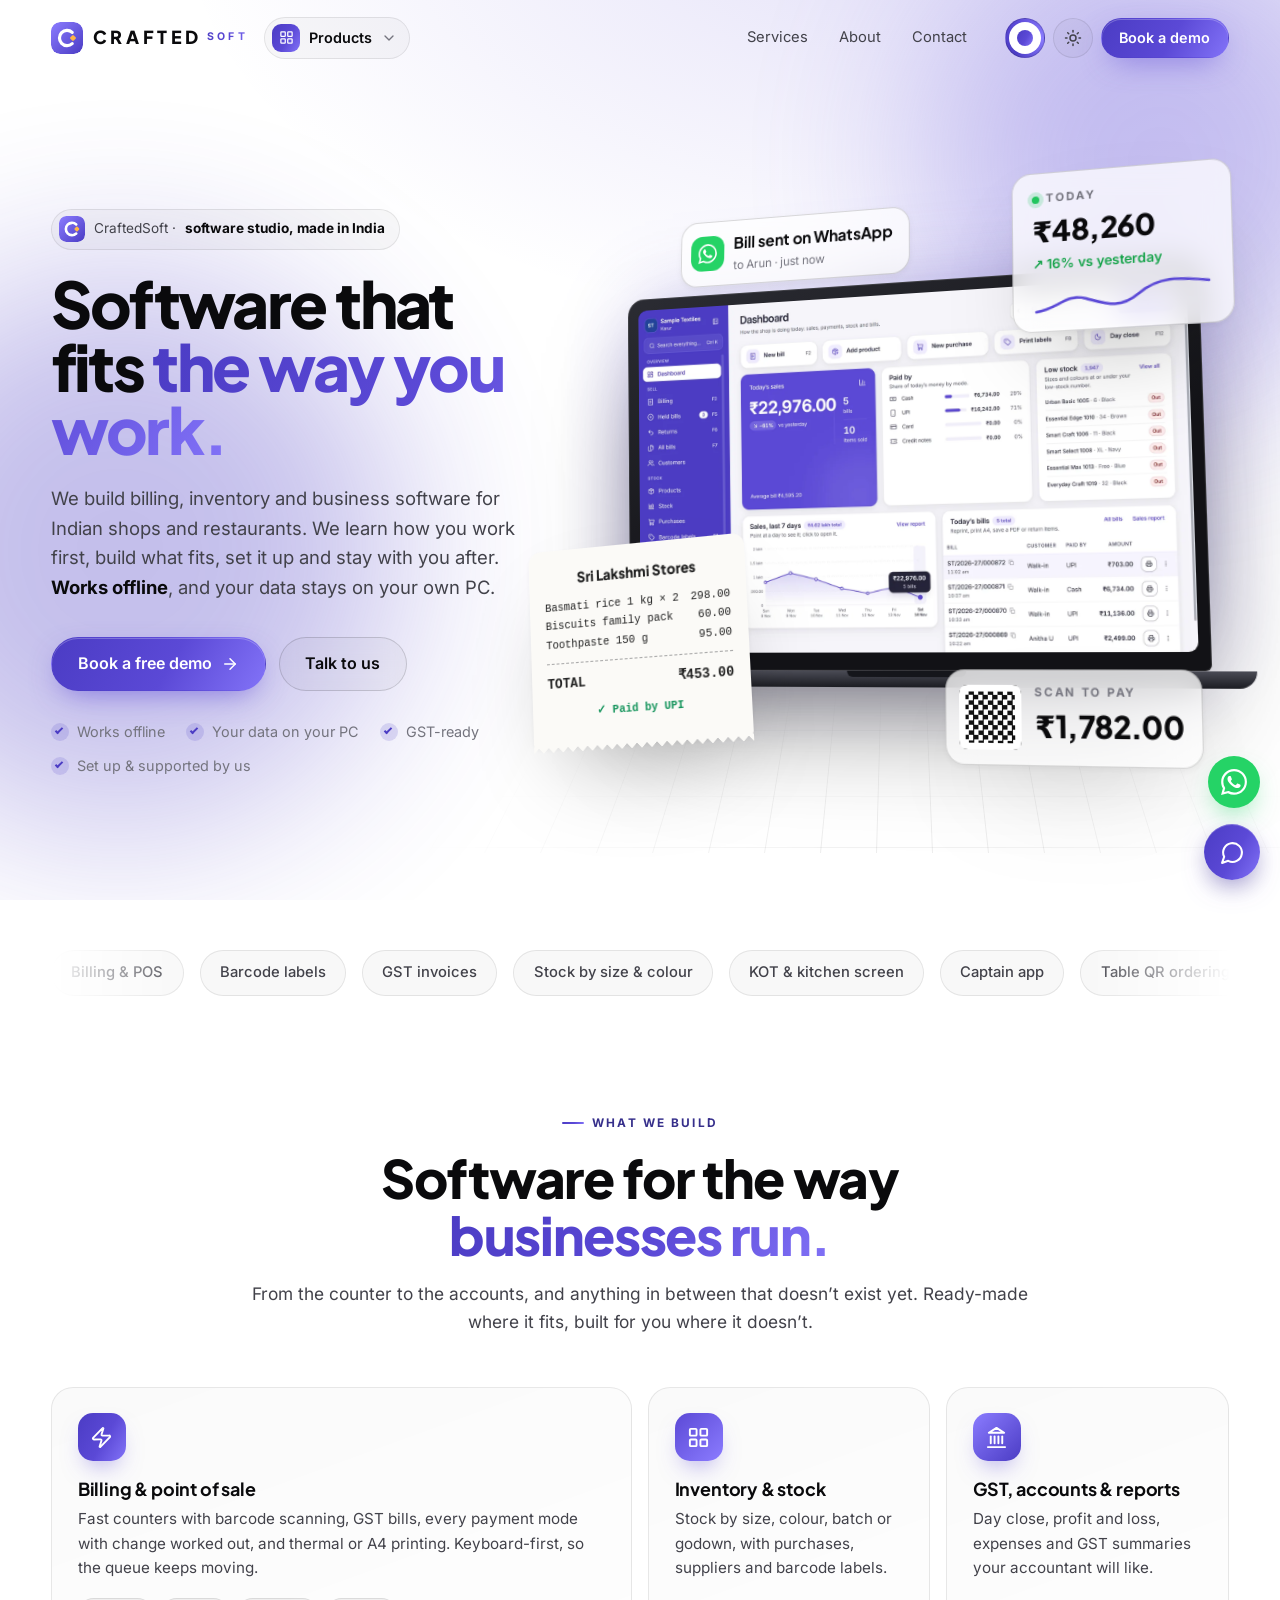
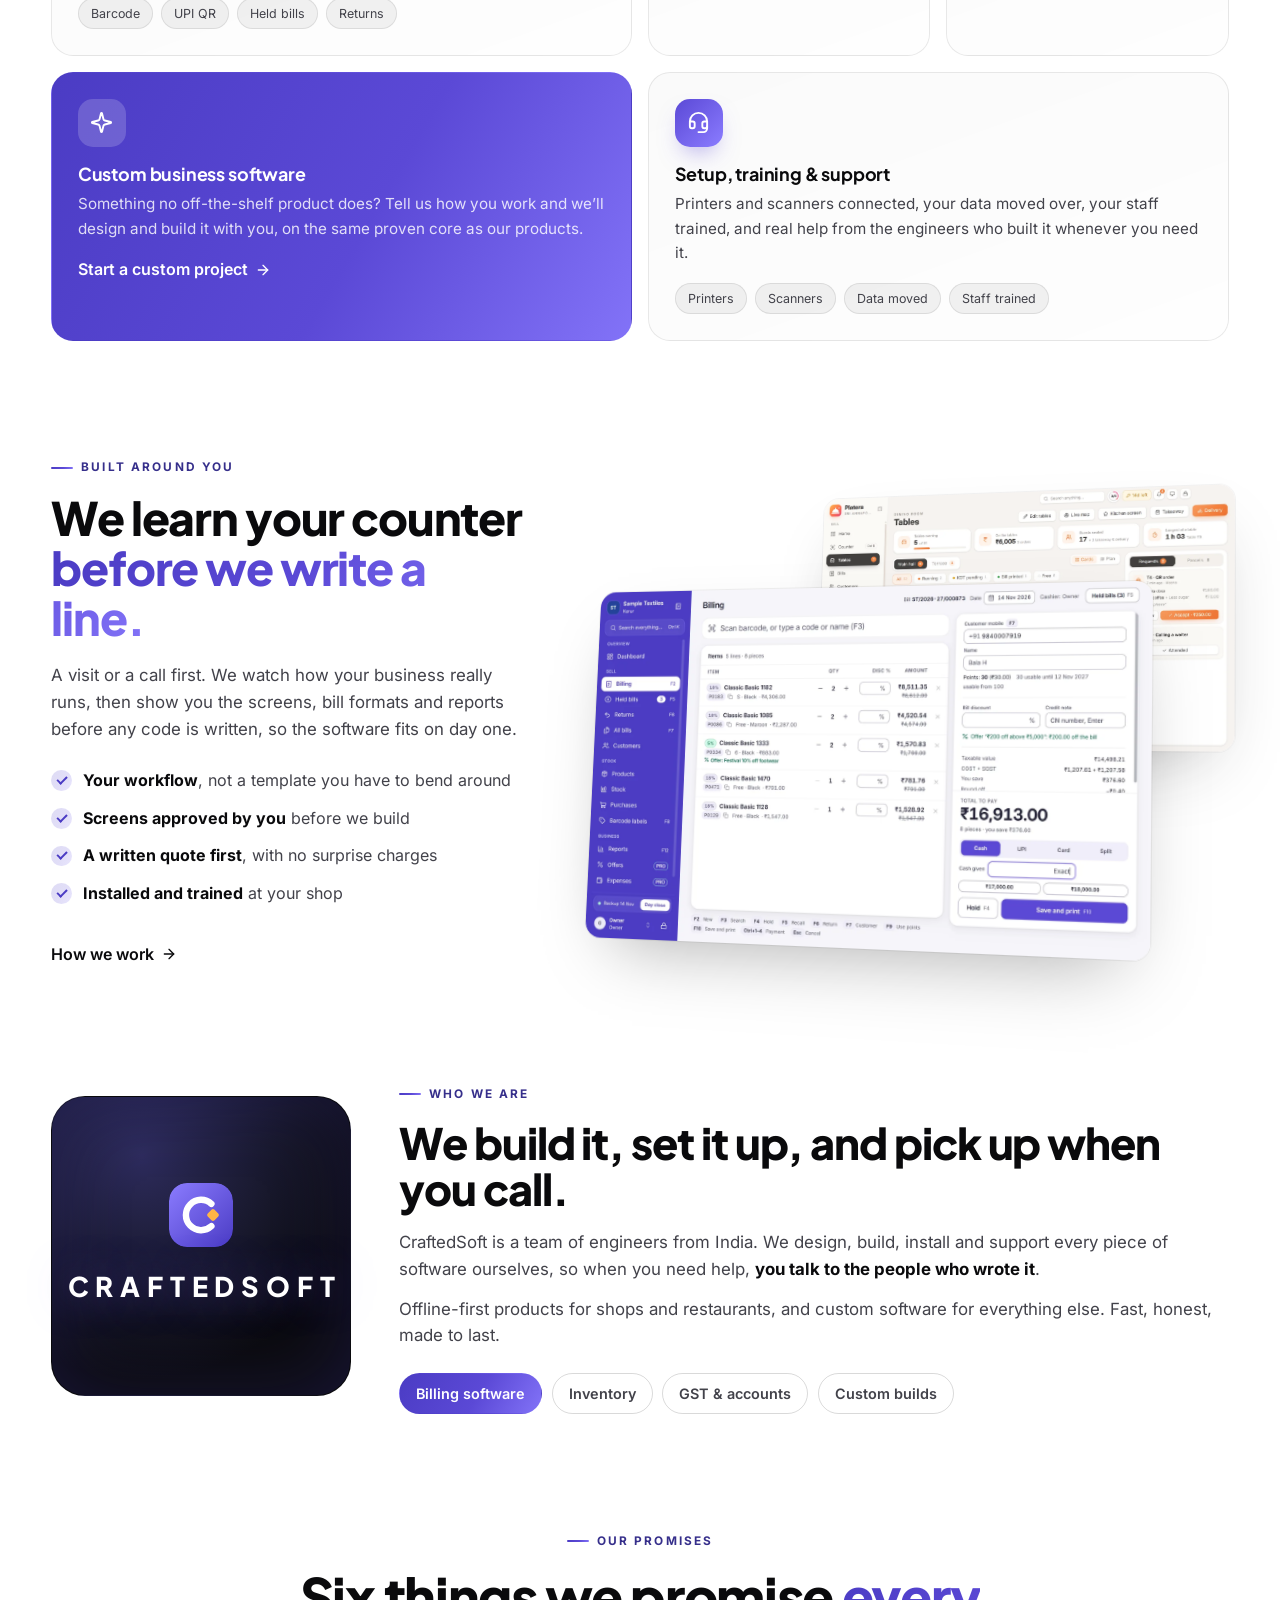
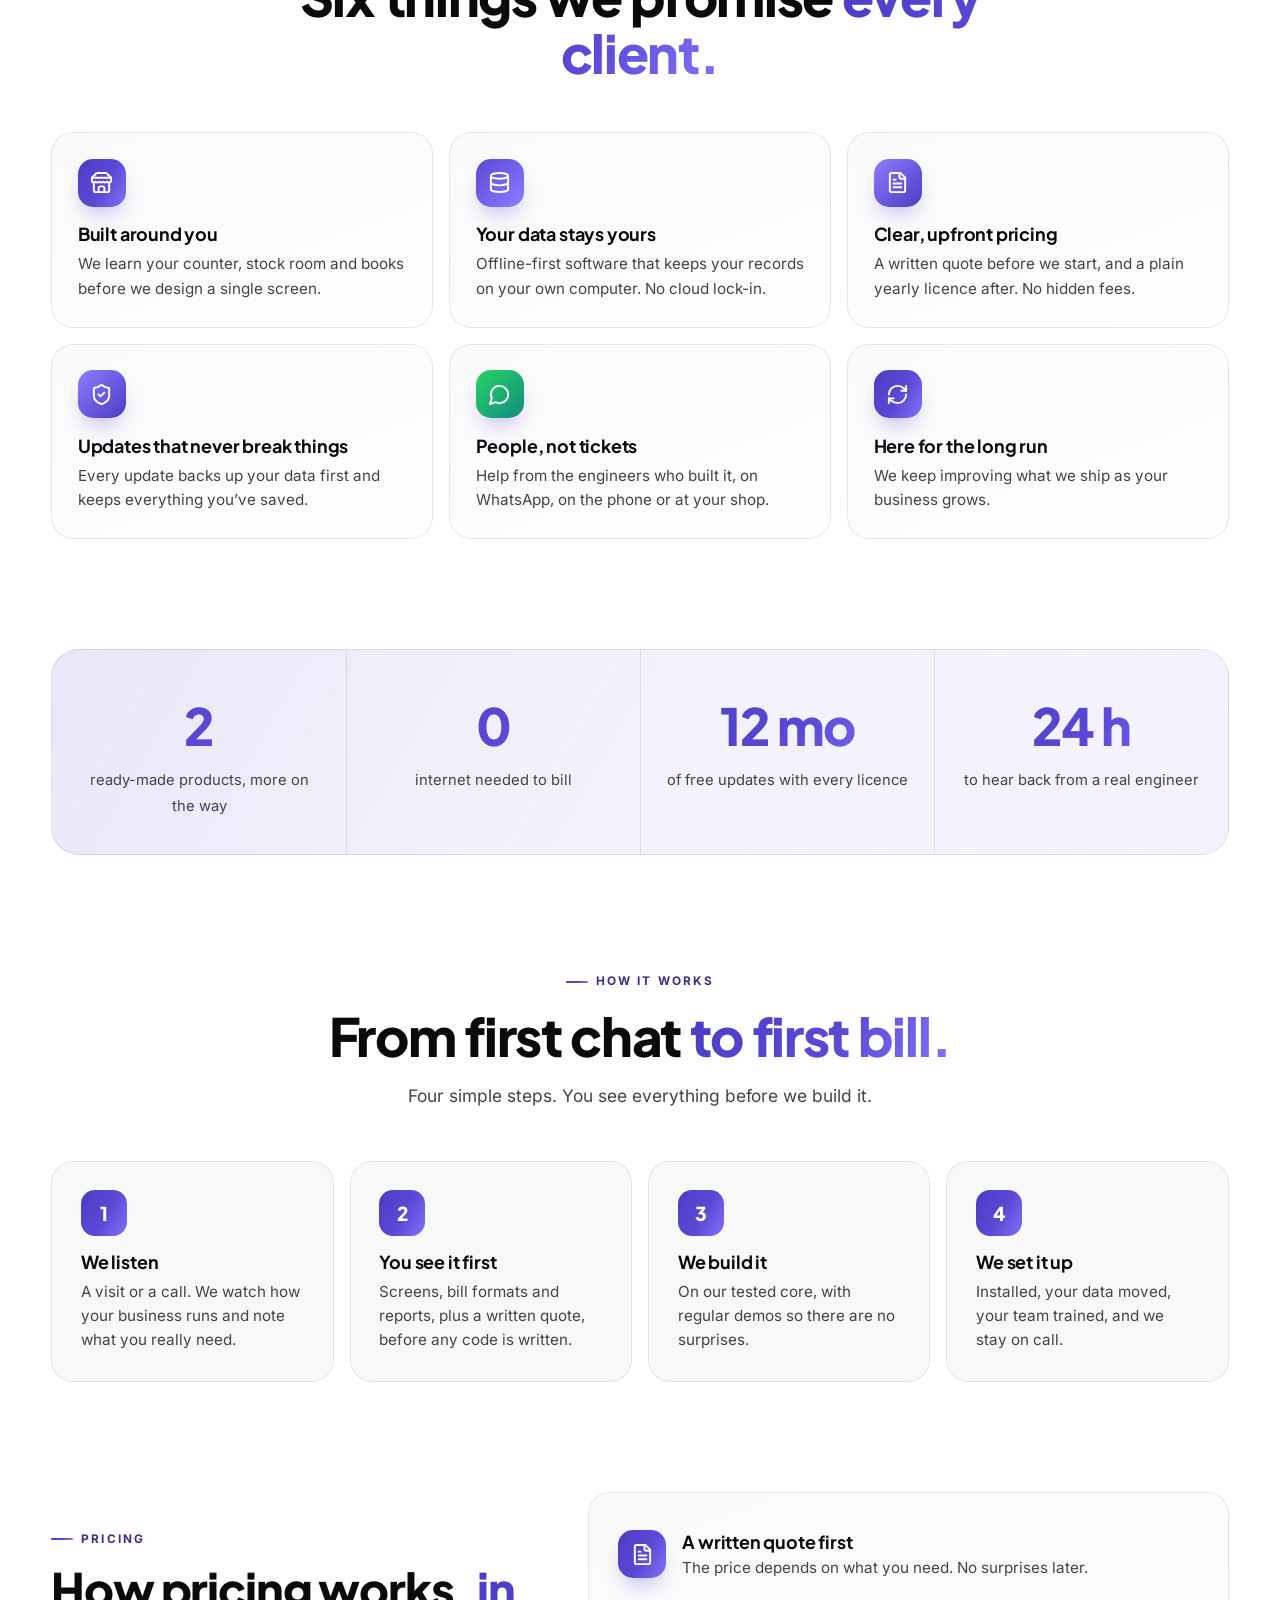
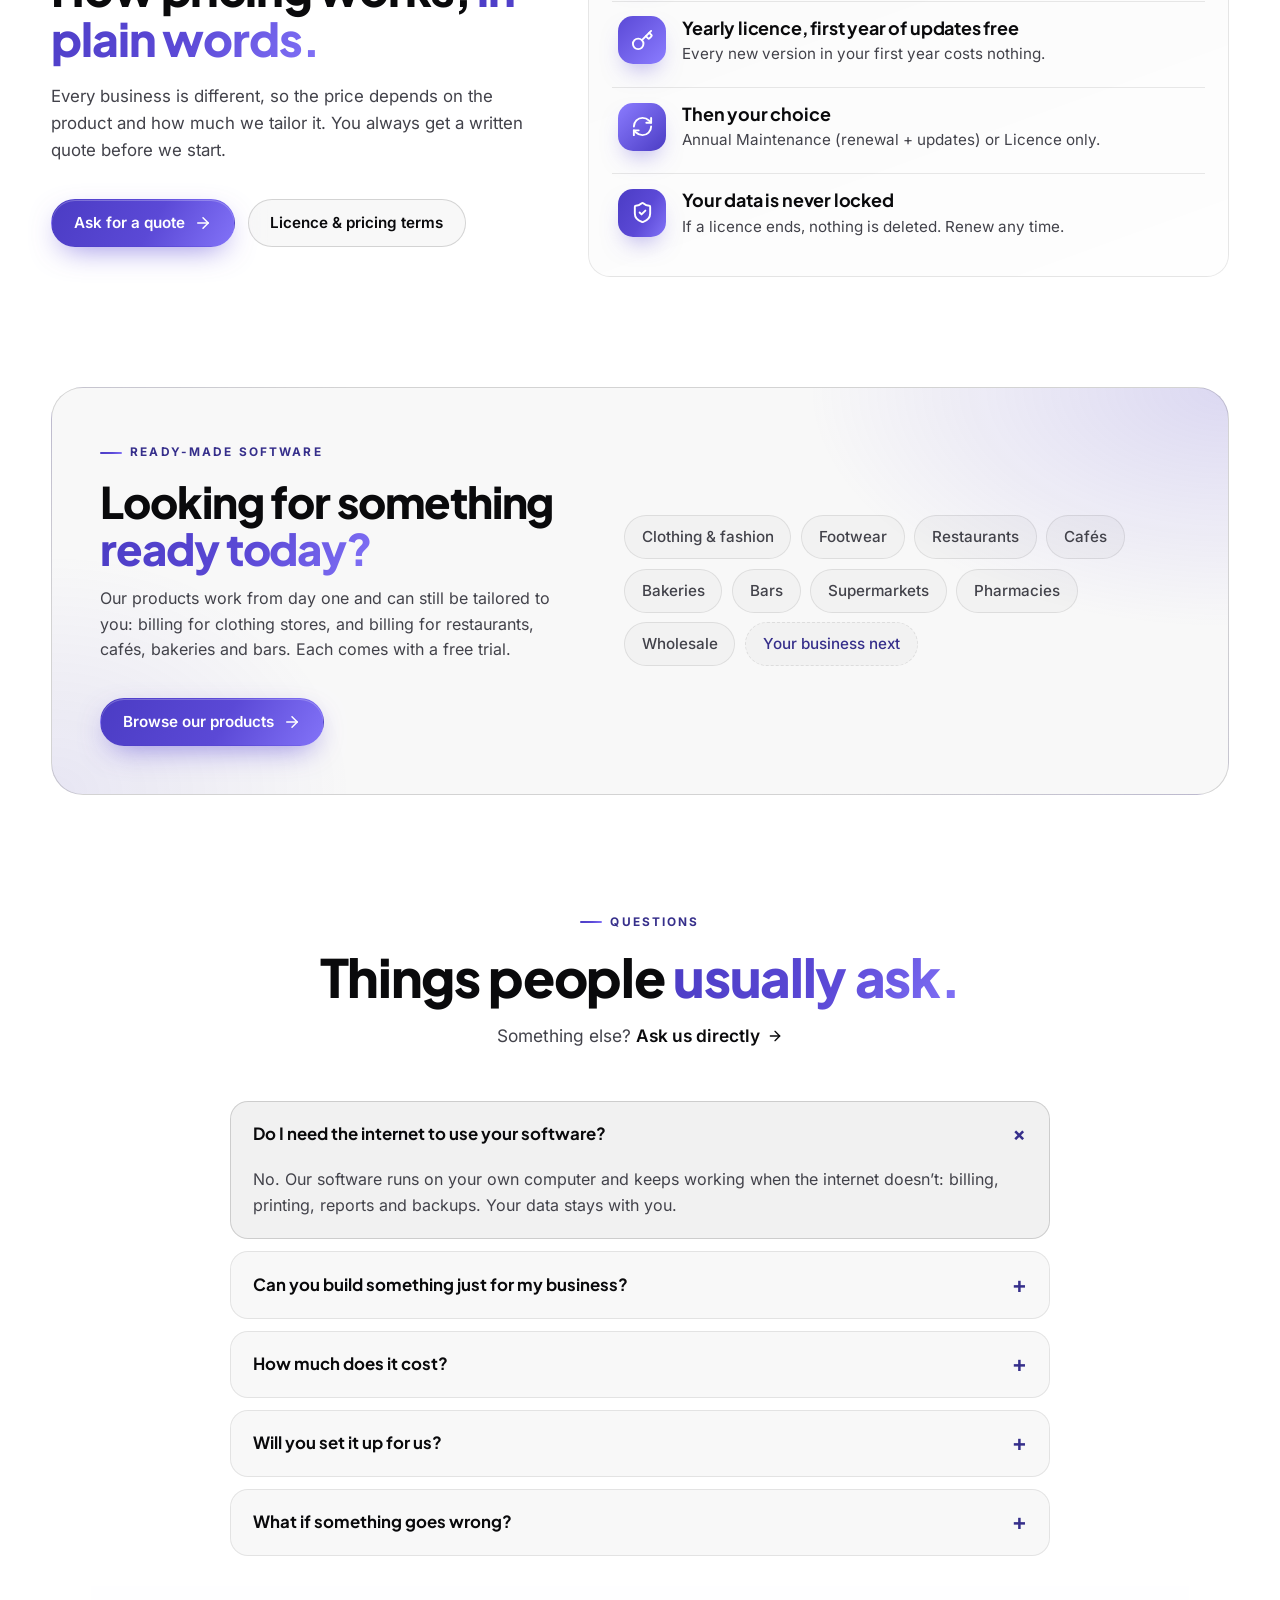
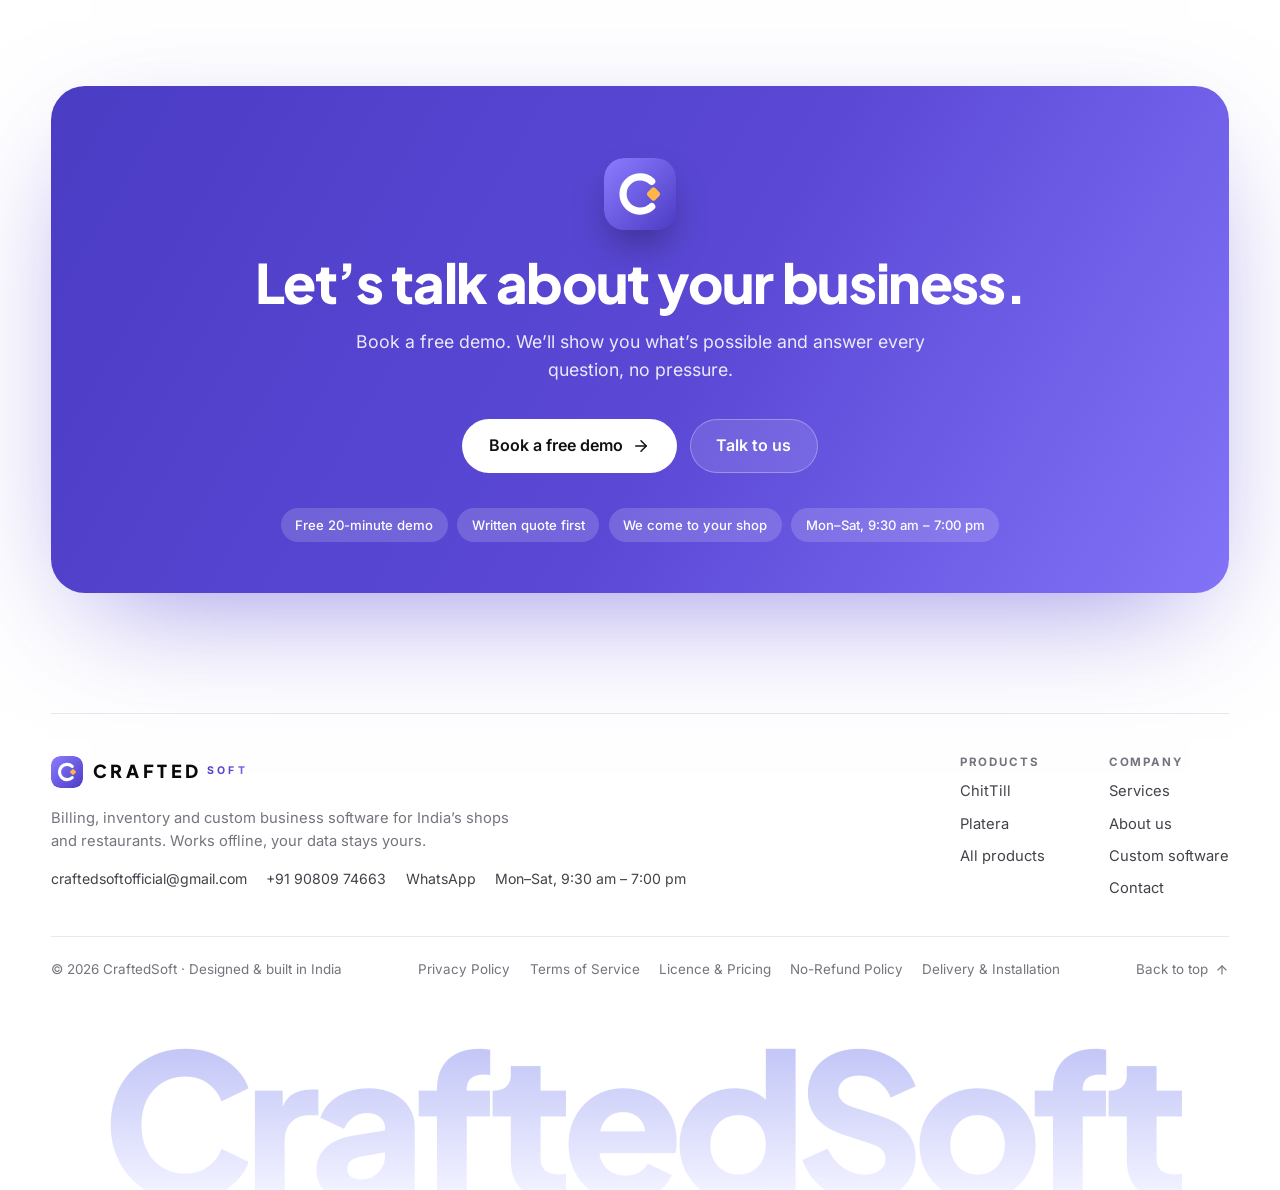
==== index.html @ 5b38d81a "Added initial setup files" ====
<!doctype html>
<html lang="en" data-root="">
<head>
  <meta charset="utf-8" />
  <meta name="viewport" content="width=device-width, initial-scale=1" />
  <title>CraftedSoft · Software crafted around your business</title>
  <meta name="description" content="CraftedSoft is a software studio from India building billing, inventory and business software around the way you work: offline-first, clear pricing and real support from the engineers who built it." />
  <meta name="theme-color" content="#ffffff" />
  <link rel="icon" href="assets/img/logo.svg" type="image/svg+xml" />
  <!-- build:boot -->
<script>(function(){var d=document.documentElement;d.classList.add('js');var s='violet';try{var k=localStorage.getItem('cs-scheme');if(["violet","mono","aurora","ocean","forest","sunset"].indexOf(k)>=0)s=k}catch(e){}d.dataset.scheme=s;try{var t=localStorage.getItem('cs-theme');if(!t)t=matchMedia('(prefers-color-scheme: dark)').matches?'dark':'light';d.dataset.theme=t}catch(e){d.dataset.theme='light'}if(location.protocol!=='file:'){var v=document.createElement('style');v.textContent='@view-transition{navigation:auto}@media (prefers-reduced-motion:reduce){@view-transition{navigation:none}}';document.head.appendChild(v)}})()</script>
<!-- /build:boot -->
  <!-- build:head -->
<meta property="og:type" content="website" />
  <meta property="og:site_name" content="CraftedSoft" />
  <meta property="og:title" content="CraftedSoft · Software crafted around your business" />
  <meta property="og:description" content="CraftedSoft is a software studio from India building billing, inventory and business software around the way you work: offline-first, clear pricing and real support from the engineers who built it." />
  <meta property="og:image" content="assets/img/og/craftedsoft.png" />
  <meta property="og:image:width" content="1200" />
  <meta property="og:image:height" content="630" />
  <meta property="og:locale" content="en_IN" />
  <meta name="twitter:card" content="summary_large_image" />
  <link rel="apple-touch-icon" href="assets/img/apple-touch-icon.png" />
  <link rel="manifest" href="site.webmanifest" />
  <script type="application/ld+json">{"@context":"https://schema.org","@graph":[{"@type":"Organization","name":"CraftedSoft","email":"craftedsoftofficial@gmail.com","telephone":"+91 90809 74663","areaServed":"IN"},{"@type":"WebSite","name":"CraftedSoft"}]}</script>
<!-- /build:head -->
  <link rel="stylesheet" href="assets/css/style.css?v=4fc92420" />
</head>
<body data-page="home">
  <!-- build:sprite -->
<svg width="0" height="0" style="position:absolute" aria-hidden="true" focusable="false"><defs><symbol id="i-arrow" viewBox="0 0 24 24"><path d="M5 12h14"/><path d="m12 5 7 7-7 7"/></symbol><symbol id="i-right" viewBox="0 0 24 24"><path d="m9 18 6-6-6-6"/></symbol><symbol id="i-down" viewBox="0 0 24 24"><path d="m6 9 6 6 6-6"/></symbol><symbol id="i-check" viewBox="0 0 24 24"><path d="M20 6 9 17l-5-5"/></symbol><symbol id="i-plus" viewBox="0 0 24 24"><path d="M5 12h14"/><path d="M12 5v14"/></symbol><symbol id="i-menu" viewBox="0 0 24 24"><line x1="4" x2="20" y1="7" y2="7"/><line x1="4" x2="20" y1="12" y2="12"/><line x1="4" x2="20" y1="17" y2="17"/></symbol><symbol id="i-x" viewBox="0 0 24 24"><path d="M18 6 6 18"/><path d="m6 6 12 12"/></symbol><symbol id="i-sun" viewBox="0 0 24 24"><circle cx="12" cy="12" r="4"/><path d="M12 2v2"/><path d="M12 20v2"/><path d="m4.93 4.93 1.41 1.41"/><path d="m17.66 17.66 1.41 1.41"/><path d="M2 12h2"/><path d="M20 12h2"/><path d="m6.34 17.66-1.41 1.41"/><path d="m19.07 4.93-1.41 1.41"/></symbol><symbol id="i-moon" viewBox="0 0 24 24"><path d="M12 3a6 6 0 0 0 9 9 9 9 0 1 1-9-9Z"/></symbol><symbol id="i-mail" viewBox="0 0 24 24"><rect width="20" height="16" x="2" y="4" rx="2"/><path d="m22 7-8.97 5.7a1.94 1.94 0 0 1-2.06 0L2 7"/></symbol><symbol id="i-phone" viewBox="0 0 24 24"><path d="M13.832 16.568a1 1 0 0 0 1.213-.303l.355-.465A2 2 0 0 1 17 15h3a2 2 0 0 1 2 2v3a2 2 0 0 1-2 2A18 18 0 0 1 2 4a2 2 0 0 1 2-2h3a2 2 0 0 1 2 2v3a2 2 0 0 1-.8 1.6l-.468.351a1 1 0 0 0-.292 1.233 14 14 0 0 0 6.392 6.384"/></symbol><symbol id="i-message" viewBox="0 0 24 24"><path d="M7.9 20A9 9 0 1 0 4 16.1L2 22Z"/></symbol><symbol id="i-pin" viewBox="0 0 24 24"><path d="M20 10c0 4.993-5.539 10.193-7.399 11.799a1 1 0 0 1-1.202 0C9.539 20.193 4 14.993 4 10a8 8 0 0 1 16 0"/><circle cx="12" cy="10" r="3"/></symbol><symbol id="i-clock" viewBox="0 0 24 24"><circle cx="12" cy="12" r="10"/><path d="M12 6v6l4 2"/></symbol><symbol id="i-wifioff" viewBox="0 0 24 24"><path d="M12 20h.01"/><path d="M8.5 16.429a5 5 0 0 1 7 0"/><path d="M5 12.859a10 10 0 0 1 5.17-2.69"/><path d="M19 12.859a10 10 0 0 0-2.007-1.523"/><path d="M2 8.82a15 15 0 0 1 4.177-2.643"/><path d="M22 8.82a15 15 0 0 0-11.288-3.764"/><path d="m2 2 20 20"/></symbol><symbol id="i-shield" viewBox="0 0 24 24"><path d="M20 13c0 5-3.5 7.5-7.66 8.95a1 1 0 0 1-.67-.01C7.5 20.5 4 18 4 13V6a1 1 0 0 1 1-1c2 0 4.5-1.2 6.24-2.72a1.17 1.17 0 0 1 1.52 0C14.51 3.81 17 5 19 5a1 1 0 0 1 1 1z"/><path d="m9 12 2 2 4-4"/></symbol><symbol id="i-headset" viewBox="0 0 24 24"><path d="M3 11h3a2 2 0 0 1 2 2v3a2 2 0 0 1-2 2H5a2 2 0 0 1-2-2v-5Zm0 0a9 9 0 1 1 18 0m0 0v5a2 2 0 0 1-2 2h-1a2 2 0 0 1-2-2v-3a2 2 0 0 1 2-2h3Z"/><path d="M21 16v2a4 4 0 0 1-4 4h-5"/></symbol><symbol id="i-grad" viewBox="0 0 24 24"><path d="M21.42 10.922a1 1 0 0 0-.019-1.838L12.83 5.18a2 2 0 0 0-1.66 0L2.6 9.08a1 1 0 0 0 0 1.832l8.57 3.908a2 2 0 0 0 1.66 0z"/><path d="M22 10v6"/><path d="M6 12.5V16a6 3 0 0 0 12 0v-3.5"/></symbol><symbol id="i-refresh" viewBox="0 0 24 24"><path d="M3 12a9 9 0 0 1 9-9 9.75 9.75 0 0 1 6.74 2.74L21 8"/><path d="M21 3v5h-5"/><path d="M21 12a9 9 0 0 1-9 9 9.75 9.75 0 0 1-6.74-2.74L3 16"/><path d="M8 16H3v5"/></symbol><symbol id="i-zap" viewBox="0 0 24 24"><path d="M4 14a1 1 0 0 1-.78-1.63l9.9-10.2a.5.5 0 0 1 .86.46l-1.92 6.02A1 1 0 0 0 13 10h7a1 1 0 0 1 .78 1.63l-9.9 10.2a.5.5 0 0 1-.86-.46l1.92-6.02A1 1 0 0 0 11 14z"/></symbol><symbol id="i-grid" viewBox="0 0 24 24"><rect width="7" height="7" x="3" y="3" rx="1"/><rect width="7" height="7" x="14" y="3" rx="1"/><rect width="7" height="7" x="14" y="14" rx="1"/><rect width="7" height="7" x="3" y="14" rx="1"/></symbol><symbol id="i-undo" viewBox="0 0 24 24"><path d="M9 14 4 9l5-5"/><path d="M4 9h10.5a5.5 5.5 0 0 1 5.5 5.5a5.5 5.5 0 0 1-5.5 5.5H11"/></symbol><symbol id="i-pause" viewBox="0 0 24 24"><circle cx="12" cy="12" r="10"/><line x1="10" x2="10" y1="15" y2="9"/><line x1="14" x2="14" y1="15" y2="9"/></symbol><symbol id="i-cart" viewBox="0 0 24 24"><circle cx="8" cy="21" r="1"/><circle cx="19" cy="21" r="1"/><path d="M2.05 2.05h2l2.66 12.42a2 2 0 0 0 2 1.58h9.78a2 2 0 0 0 1.95-1.57l1.65-7.43H5.12"/></symbol><symbol id="i-users" viewBox="0 0 24 24"><path d="M16 21v-2a4 4 0 0 0-4-4H6a4 4 0 0 0-4 4v2"/><circle cx="9" cy="7" r="4"/><path d="M22 21v-2a4 4 0 0 0-3-3.87"/><path d="M16 3.13a4 4 0 0 1 0 7.75"/></symbol><symbol id="i-db" viewBox="0 0 24 24"><ellipse cx="12" cy="5" rx="9" ry="3"/><path d="M3 5V19A9 3 0 0 0 21 19V5"/><path d="M3 12A9 3 0 0 0 21 12"/></symbol><symbol id="i-printer" viewBox="0 0 24 24"><path d="M6 18H4a2 2 0 0 1-2-2v-5a2 2 0 0 1 2-2h16a2 2 0 0 1 2 2v5a2 2 0 0 1-2 2h-2"/><path d="M6 9V3a1 1 0 0 1 1-1h10a1 1 0 0 1 1 1v6"/><rect x="6" y="14" width="12" height="8" rx="1"/></symbol><symbol id="i-wallet" viewBox="0 0 24 24"><path d="M19 7V4a1 1 0 0 0-1-1H5a2 2 0 0 0 0 4h15a1 1 0 0 1 1 1v4h-3a2 2 0 0 0 0 4h3a1 1 0 0 0 1-1v-2a1 1 0 0 0-1-1"/><path d="M3 5v14a2 2 0 0 0 2 2h15a1 1 0 0 0 1-1v-4"/></symbol><symbol id="i-files" viewBox="0 0 24 24"><path d="M20 7h-3a2 2 0 0 1-2-2V2"/><path d="M9 18a2 2 0 0 1-2-2V4a2 2 0 0 1 2-2h7l4 4v10a2 2 0 0 1-2 2Z"/><path d="M3 7.6v12.8A1.6 1.6 0 0 0 4.6 22h9.8"/></symbol><symbol id="i-percent" viewBox="0 0 24 24"><line x1="19" x2="5" y1="5" y2="19"/><circle cx="6.5" cy="6.5" r="2.5"/><circle cx="17.5" cy="17.5" r="2.5"/></symbol><symbol id="i-landmark" viewBox="0 0 24 24"><line x1="3" x2="21" y1="22" y2="22"/><line x1="6" x2="6" y1="18" y2="11"/><line x1="10" x2="10" y1="18" y2="11"/><line x1="14" x2="14" y1="18" y2="11"/><line x1="18" x2="18" y1="18" y2="11"/><polygon points="12 2 20 7 4 7"/></symbol><symbol id="i-monitor" viewBox="0 0 24 24"><rect width="20" height="14" x="2" y="3" rx="2"/><line x1="8" x2="16" y1="21" y2="21"/><line x1="12" x2="12" y1="17" y2="21"/></symbol><symbol id="i-sparkles" viewBox="0 0 24 24"><path d="M9.937 15.5A2 2 0 0 0 8.5 14.063l-6.135-1.582a.5.5 0 0 1 0-.962L8.5 9.936A2 2 0 0 0 9.937 8.5l1.582-6.135a.5.5 0 0 1 .963 0L14.063 8.5A2 2 0 0 0 15.5 9.937l6.135 1.581a.5.5 0 0 1 0 .964L15.5 14.063a2 2 0 0 0-1.437 1.437l-1.582 6.135a.5.5 0 0 1-.963 0z"/></symbol><symbol id="i-calendar" viewBox="0 0 24 24"><path d="M8 2v4"/><path d="M16 2v4"/><rect width="18" height="18" x="3" y="4" rx="2"/><path d="M3 10h18"/></symbol><symbol id="i-layers" viewBox="0 0 24 24"><path d="m12.83 2.18a2 2 0 0 0-1.66 0L2.6 6.08a1 1 0 0 0 0 1.83l8.58 3.91a2 2 0 0 0 1.66 0l8.58-3.9a1 1 0 0 0 0-1.83Z"/><path d="m22 17.65-9.17 4.16a2 2 0 0 1-1.66 0L2 17.65"/><path d="m22 12.65-9.17 4.16a2 2 0 0 1-1.66 0L2 12.65"/></symbol><symbol id="i-store" viewBox="0 0 24 24"><path d="m2 7 4.41-4.41A2 2 0 0 1 7.83 2h8.34a2 2 0 0 1 1.42.59L22 7"/><path d="M4 12v8a2 2 0 0 0 2 2h12a2 2 0 0 0 2-2v-8"/><path d="M15 22v-4a2 2 0 0 0-2-2h-2a2 2 0 0 0-2 2v4"/><path d="M2 7h20"/><path d="M22 7v3a2 2 0 0 1-2 2a2.7 2.7 0 0 1-1.59-.63.7.7 0 0 0-.82 0A2.7 2.7 0 0 1 16 12a2.7 2.7 0 0 1-1.59-.63.7.7 0 0 0-.82 0A2.7 2.7 0 0 1 12 12a2.7 2.7 0 0 1-1.59-.63.7.7 0 0 0-.82 0A2.7 2.7 0 0 1 8 12a2.7 2.7 0 0 1-1.59-.63.7.7 0 0 0-.82 0A2.7 2.7 0 0 1 4 12a2 2 0 0 1-2-2V7"/></symbol><symbol id="i-whatsapp" viewBox="0 0 24 24"><path fill="currentColor" stroke="none" d="M17.472 14.382c-.297-.149-1.758-.867-2.03-.967-.273-.099-.471-.148-.67.15-.197.297-.767.966-.94 1.164-.173.199-.347.223-.644.075-.297-.15-1.255-.463-2.39-1.475-.883-.788-1.48-1.761-1.653-2.059-.173-.297-.018-.458.13-.606.134-.133.298-.347.446-.52.149-.174.198-.298.298-.497.099-.198.05-.371-.025-.52-.075-.149-.669-1.612-.916-2.207-.242-.579-.487-.5-.669-.51-.173-.008-.371-.01-.57-.01-.198 0-.52.074-.792.372-.272.297-1.04 1.016-1.04 2.479 0 1.462 1.065 2.875 1.213 3.074.149.198 2.096 3.2 5.077 4.487.709.306 1.262.489 1.694.625.712.227 1.36.195 1.871.118.571-.085 1.758-.719 2.006-1.413.248-.694.248-1.289.173-1.413-.074-.124-.272-.198-.57-.347m-5.421 7.403h-.004a9.87 9.87 0 0 1-5.031-1.378l-.361-.214-3.741.982.998-3.648-.235-.374a9.86 9.86 0 0 1-1.51-5.26c.001-5.45 4.436-9.884 9.888-9.884 2.64 0 5.122 1.03 6.988 2.898a9.825 9.825 0 0 1 2.893 6.994c-.003 5.45-4.437 9.884-9.885 9.884m8.413-18.297A11.815 11.815 0 0 0 12.05 0C5.495 0 .16 5.335.157 11.892c0 2.096.547 4.142 1.588 5.945L.057 24l6.305-1.654a11.882 11.882 0 0 0 5.683 1.448h.005c6.554 0 11.89-5.335 11.893-11.893a11.821 11.821 0 0 0-3.48-8.413Z"/></symbol><symbol id="i-file" viewBox="0 0 24 24"><path d="M15 2H6a2 2 0 0 0-2 2v16a2 2 0 0 0 2 2h12a2 2 0 0 0 2-2V7Z"/><path d="M14 2v4a2 2 0 0 0 2 2h4"/><path d="M10 9H8"/><path d="M16 13H8"/><path d="M16 17H8"/></symbol><symbol id="i-key" viewBox="0 0 24 24"><path d="m15.5 7.5 2.3 2.3a1 1 0 0 0 1.4 0l2.1-2.1a1 1 0 0 0 0-1.4L19 4"/><path d="m21 2-9.6 9.6"/><circle cx="7.5" cy="15.5" r="5.5"/></symbol><symbol id="i-scale" viewBox="0 0 24 24"><path d="m16 16 3-8 3 8c-.87.65-1.92 1-3 1s-2.13-.35-3-1Z"/><path d="m2 16 3-8 3 8c-.87.65-1.92 1-3 1s-2.13-.35-3-1Z"/><path d="M7 21h10"/><path d="M12 3v18"/><path d="M3 7h2c2 0 5-1 7-2 2 1 5 2 7 2h2"/></symbol><symbol id="i-truck" viewBox="0 0 24 24"><path d="M14 18V6a2 2 0 0 0-2-2H4a2 2 0 0 0-2 2v11a1 1 0 0 0 1 1h2"/><path d="M15 18H9"/><path d="M19 18h2a1 1 0 0 0 1-1v-3.65a1 1 0 0 0-.22-.624l-3.48-4.35A1 1 0 0 0 17.52 8H14"/><circle cx="17" cy="18" r="2"/><circle cx="7" cy="18" r="2"/></symbol><symbol id="i-linkedin" viewBox="0 0 24 24"><path d="M16 8a6 6 0 0 1 6 6v7h-4v-7a2 2 0 0 0-2-2 2 2 0 0 0-2 2v7h-4v-7a6 6 0 0 1 6-6z"/><rect width="4" height="12" x="2" y="9"/><circle cx="4" cy="4" r="2"/></symbol><symbol id="i-github" viewBox="0 0 24 24"><path d="M15 22v-4a4.8 4.8 0 0 0-1-3.5c3 0 6-2 6-5.5.08-1.25-.27-2.48-1-3.5.28-1.15.28-2.35 0-3.5 0 0-1 0-3 1.5-2.64-.5-5.36-.5-8 0C6 2 5 2 5 2c-.3 1.15-.3 2.35 0 3.5A5.403 5.403 0 0 0 4 9c0 3.5 3 5.5 6 5.5-.39.49-.68 1.05-.85 1.65-.17.6-.22 1.23-.15 1.85v4"/><path d="M9 18c-4.51 2-5-2-7-2"/></symbol><symbol id="i-search" viewBox="0 0 24 24"><circle cx="11" cy="11" r="8"/><path d="m21 21-4.3-4.3"/></symbol><symbol id="i-download" viewBox="0 0 24 24"><path d="M12 15V3"/><path d="M21 15v4a2 2 0 0 1-2 2H5a2 2 0 0 1-2-2v-4"/><path d="m7 10 5 5 5-5"/></symbol><symbol id="i-star" viewBox="0 0 24 24"><path d="M11.525 2.295a.53.53 0 0 1 .95 0l2.31 4.679a2.123 2.123 0 0 0 1.595 1.16l5.166.756a.53.53 0 0 1 .294.904l-3.736 3.638a2.123 2.123 0 0 0-.611 1.878l.882 5.14a.53.53 0 0 1-.771.56l-4.618-2.428a2.122 2.122 0 0 0-1.973 0L6.396 21.01a.53.53 0 0 1-.77-.56l.881-5.139a2.122 2.122 0 0 0-.611-1.879L2.16 9.795a.53.53 0 0 1 .294-.906l5.165-.755a2.122 2.122 0 0 0 1.597-1.16z"/></symbol><symbol id="i-scan" viewBox="0 0 24 24"><path d="M3 7V5a2 2 0 0 1 2-2h2"/><path d="M17 3h2a2 2 0 0 1 2 2v2"/><path d="M21 17v2a2 2 0 0 1-2 2h-2"/><path d="M7 21H5a2 2 0 0 1-2-2v-2"/><path d="M8 7v10"/><path d="M12 7v10"/><path d="M17 7v10"/></symbol><symbol id="i-send" viewBox="0 0 24 24"><path d="M14.536 21.686a.5.5 0 0 0 .937-.024l6.5-19a.496.496 0 0 0-.635-.635l-19 6.5a.5.5 0 0 0-.024.937l7.93 3.18a2 2 0 0 1 1.112 1.11z"/><path d="m21.854 2.147-10.94 10.939"/></symbol></defs></svg>
<!-- /build:sprite -->
  <div class="aurora" aria-hidden="true"><span></span><span></span><span></span></div>
  <a class="skip" href="#main">Skip to content</a>
  <!-- build:header -->
<header class="nav" id="hdr">
    <div class="nav-in">
      <a class="brand" href="./" aria-label="CraftedSoft home"><img class="brand-logo" src="assets/img/logo.svg" alt="" width="32" height="32"><span class="brand-word">CRAFTED</span><span class="brand-div">Soft</span></a>
      <div class="pmenu">
        <button type="button" class="pmenu-btn" aria-expanded="false" aria-controls="pmenu-panel"><span class="pm-ico"><svg class="i" aria-hidden="true"><use href="#i-grid"/></svg></span><span>Products</span><svg class="i" aria-hidden="true"><use href="#i-down"/></svg></button>
        <div class="pmenu-panel" id="pmenu-panel" hidden>
          <div class="pmenu-list"><div class="pmenu-head">Products</div><a class="pmenu-item" href="products/chittill/" data-i="0" style="--pc:#5b49d6"><img src="assets/img/chittill/chittill-icon.webp" alt="" width="34" height="34"><span><b>ChitTill</b><small>For shops</small></span></a><a class="pmenu-item" href="products/platera/" data-i="1" style="--pc:#f26b1d"><img src="assets/img/platera/platera-icon.webp" alt="" width="34" height="34"><span><b>Platera</b><small>For restaurants</small></span></a><div class="pmenu-sep"></div><a class="pmenu-extra" href="products/"><i><svg class="i" aria-hidden="true"><use href="#i-grid"/></svg></i>All products</a><a class="pmenu-extra" href="contact/?interest=custom"><i><svg class="i" aria-hidden="true"><use href="#i-plus"/></svg></i>Custom software</a></div>
          <div class="pmenu-preview"><div class="pmenu-pane" data-i="0" style="--pc:#5b49d6" hidden><img src="assets/img/chittill/dashboard-sm.webp" alt="" loading="lazy" width="1440" height="900"><b>ChitTill · Billing made for clothing stores</b><ul><li>Keyboard-first counter</li><li>Stock by size &amp; colour</li><li>GST done right</li></ul><a class="pmenu-go" href="products/chittill/">Explore ChitTill <svg class="i" aria-hidden="true"><use href="#i-arrow"/></svg></a></div><div class="pmenu-pane" data-i="1" style="--pc:#f26b1d" hidden><img src="assets/img/platera/tables-sm.webp" alt="" loading="lazy" width="1440" height="900"><b>Platera · Billing made for restaurants</b><ul><li>Tables &amp; KOTs</li><li>Kitchen screen</li><li>Captain app &amp; table QR</li></ul><a class="pmenu-go" href="products/platera/">Explore Platera <svg class="i" aria-hidden="true"><use href="#i-arrow"/></svg></a></div></div>
        </div>
      </div>
      <nav class="nav-links" aria-label="Main"><a href="services/">Services</a><a href="about/">About</a><a href="contact/">Contact</a></nav>
      <div class="nav-act">
        <div class="schdd">
          <button type="button" class="schbtn" aria-expanded="false" aria-controls="schpop" aria-label="Colour scheme" title="Colour scheme"><span></span></button>
          <div class="schpop" id="schpop" role="dialog" aria-label="Colour scheme" hidden>
            <div class="schpop__head"><b>Colour scheme</b><small>Black &amp; white, or a touch of colour</small></div>
            <div class="schpop__grid" role="group" aria-label="Colour schemes"><button type="button" class="schopt" data-scheme-pick="violet" style="--sw:linear-gradient(135deg, #4b3cc4, #5b49d6 55%, #8b7cff)" aria-pressed="true"><i><svg class="i" aria-hidden="true"><use href="#i-check"/></svg></i>Violet</button><button type="button" class="schopt" data-scheme-pick="mono" style="--sw:linear-gradient(135deg, #0a0a0c 0 50%, #f4f4f5 50%)" aria-pressed="false"><i><svg class="i" aria-hidden="true"><use href="#i-check"/></svg></i>Mono</button><button type="button" class="schopt" data-scheme-pick="aurora" style="--sw:linear-gradient(135deg, #6d5dfc, #c056f5 55%, #ff6fa8)" aria-pressed="false"><i><svg class="i" aria-hidden="true"><use href="#i-check"/></svg></i>Aurora</button><button type="button" class="schopt" data-scheme-pick="ocean" style="--sw:linear-gradient(135deg, #0ea5e9, #6366f1 55%, #a855f7)" aria-pressed="false"><i><svg class="i" aria-hidden="true"><use href="#i-check"/></svg></i>Ocean</button><button type="button" class="schopt" data-scheme-pick="forest" style="--sw:linear-gradient(135deg, #10b981, #14b8a6 55%, #0ea5e9)" aria-pressed="false"><i><svg class="i" aria-hidden="true"><use href="#i-check"/></svg></i>Forest</button><button type="button" class="schopt" data-scheme-pick="sunset" style="--sw:linear-gradient(135deg, #f59e0b, #f43f5e 55%, #ec4899)" aria-pressed="false"><i><svg class="i" aria-hidden="true"><use href="#i-check"/></svg></i>Sunset</button></div>
            <div class="schpop__foot"><span>Saved on this device</span><button type="button" data-scheme-reset>Reset</button></div>
          </div>
        </div>
        <button type="button" class="icon-btn theme-btn" aria-label="Switch theme" title="Switch theme"><svg class="i i-sun" aria-hidden="true"><use href="#i-sun"/></svg><svg class="i i-moon" aria-hidden="true"><use href="#i-moon"/></svg></button>
        <a class="btn btn-primary btn-sm nav-cta" href="contact/?interest=demo">Book a demo</a>
        <button type="button" class="nav-menu" aria-label="Open menu" aria-expanded="false" aria-controls="mnav"><span></span><span></span></button>
      </div>
    </div>
    <div class="mnav" id="mnav">
      <div class="mnav__links"><a href="./">Home</a><a href="products/">Products</a><a href="services/">Services</a><a href="about/">About</a><a href="contact/">Contact</a></div>
      <div class="mnav__prods"><a href="products/chittill/"><img src="assets/img/chittill/chittill-icon.webp" alt="" width="38" height="38"><span><b>ChitTill</b><small>Billing made for clothing stores</small></span></a><a href="products/platera/"><img src="assets/img/platera/platera-icon.webp" alt="" width="38" height="38"><span><b>Platera</b><small>Billing made for restaurants</small></span></a></div>
      <div class="mnav__row"><span>Appearance</span><button type="button" class="icon-btn theme-btn" aria-label="Switch theme" title="Switch theme"><svg class="i i-sun" aria-hidden="true"><use href="#i-sun"/></svg><svg class="i i-moon" aria-hidden="true"><use href="#i-moon"/></svg></button></div>
      <div class="mnav__row"><span>Colours</span><div class="mnav__swatches" role="group" aria-label="Colour scheme"><button type="button" data-scheme-pick="violet" style="--sw:linear-gradient(135deg, #4b3cc4, #5b49d6 55%, #8b7cff)" aria-label="Violet" title="Violet" aria-pressed="true"></button><button type="button" data-scheme-pick="mono" style="--sw:linear-gradient(135deg, #0a0a0c 0 50%, #f4f4f5 50%)" aria-label="Mono" title="Mono" aria-pressed="false"></button><button type="button" data-scheme-pick="aurora" style="--sw:linear-gradient(135deg, #6d5dfc, #c056f5 55%, #ff6fa8)" aria-label="Aurora" title="Aurora" aria-pressed="false"></button><button type="button" data-scheme-pick="ocean" style="--sw:linear-gradient(135deg, #0ea5e9, #6366f1 55%, #a855f7)" aria-label="Ocean" title="Ocean" aria-pressed="false"></button><button type="button" data-scheme-pick="forest" style="--sw:linear-gradient(135deg, #10b981, #14b8a6 55%, #0ea5e9)" aria-label="Forest" title="Forest" aria-pressed="false"></button><button type="button" data-scheme-pick="sunset" style="--sw:linear-gradient(135deg, #f59e0b, #f43f5e 55%, #ec4899)" aria-label="Sunset" title="Sunset" aria-pressed="false"></button></div></div>
      <a class="btn btn-primary btn-lg" href="contact/?interest=demo">Book a free demo <svg class="i" aria-hidden="true"><use href="#i-arrow"/></svg></a>
    </div>
  </header>
<!-- /build:header -->

  <main id="main">
    <!-- ===== Hero ===== -->
    <section class="hero">
      <div>
        <div class="eyebrow"><img src="assets/img/logo.svg" alt="" width="26" height="26" />CraftedSoft · <b>software studio, made in India</b></div>
        <h1>Software that fits <span class="grad">the way you work.</span></h1>
        <p class="lead">We build billing, inventory and business software for Indian shops and restaurants. We learn how you work first, build what fits, set it up and stay with you after. <b>Works offline</b>, and your data stays on your own PC.</p>
        <div class="cta-row">
          <a class="btn btn-primary btn-lg" href="contact/?interest=demo">Book a free demo <svg class="i"><use href="#i-arrow"/></svg></a>
          <a class="btn btn-ghost btn-lg" data-whatsapp="Hi CraftedSoft! I'd like to know which software fits my business." href="contact/">Talk to us</a>
        </div>
        <ul class="trust">
          <li><i></i>Works offline</li>
          <li><i></i>Your data on your PC</li>
          <li><i></i>GST-ready</li>
          <li><i></i>Set up &amp; supported by us</li>
        </ul>
      </div>
      <div class="stage" data-tilt-stage aria-hidden="true">
        <div class="floor"></div>
        <div class="scene">
          <div class="laptop">
            <div class="lid"><div class="bezel"><img class="on-light" src="assets/img/chittill/dashboard-sm.webp" alt="" width="1440" height="900" /><img class="on-dark" src="assets/img/chittill/dark-dashboard-sm.webp" alt="" width="1440" height="900" /></div></div>
            <div class="base"><span></span></div>
          </div>
          <div class="float f-wa"><span class="wa-ico"><svg class="i"><use href="#i-whatsapp"/></svg></span><div><div class="f-mid">Bill sent on WhatsApp</div><div class="f-small">to Arun · just now</div></div></div>
          <div class="float f-stat"><div class="f-label"><span class="dot"></span>TODAY</div><div class="f-big">₹48,260</div><div class="f-up">↗ 16% vs yesterday</div><svg class="spark" viewBox="0 0 160 34"><path d="M2 28 C 22 26, 30 12, 48 18 S 78 30, 96 16 S 130 4, 158 8" /></svg></div>
          <div class="float f-receipt"><div class="r-shop">Sri Lakshmi Stores</div><div class="r-line"><span>Basmati rice 1 kg × 2</span><span>298.00</span></div><div class="r-line"><span>Biscuits family pack</span><span>60.00</span></div><div class="r-line"><span>Toothpaste 150 g</span><span>95.00</span></div><div class="r-dash"></div><div class="r-total"><span>TOTAL</span><span>₹453.00</span></div><div class="r-paid">✓ Paid by UPI</div><div class="r-tear"></div></div>
          <div class="float f-qr"><div class="qr"></div><div><div class="f-label">SCAN TO PAY</div><div class="f-big">₹1,782.00</div></div></div>
        </div>
      </div>
    </section>

    <!-- ===== What our software handles ===== -->
    <div class="marquee" role="region" aria-label="What our software handles">
      <div class="marquee-track">
        <span>Billing &amp; POS</span><span>Barcode labels</span><span>GST invoices</span><span>Stock by size &amp; colour</span><span>KOT &amp; kitchen screen</span><span>Captain app</span><span>Table QR ordering</span><span>Offers &amp; loyalty</span><span>WhatsApp bills</span><span>Day close</span><span>Reports for your accountant</span><span>Daily backups</span><span>Custom software</span>
        <span aria-hidden="true">Billing &amp; POS</span><span aria-hidden="true">Barcode labels</span><span aria-hidden="true">GST invoices</span><span aria-hidden="true">Stock by size &amp; colour</span><span aria-hidden="true">KOT &amp; kitchen screen</span><span aria-hidden="true">Captain app</span><span aria-hidden="true">Table QR ordering</span><span aria-hidden="true">Offers &amp; loyalty</span><span aria-hidden="true">WhatsApp bills</span><span aria-hidden="true">Day close</span><span aria-hidden="true">Reports for your accountant</span><span aria-hidden="true">Daily backups</span><span aria-hidden="true">Custom software</span>
      </div>
    </div>

    <!-- ===== What we build ===== -->
    <section id="build">
      <div class="section-head reveal">
        <div class="kicker">What we build</div>
        <h2>Software for the way <span class="grad">businesses run.</span></h2>
        <p>From the counter to the accounts, and anything in between that doesn’t exist yet. Ready-made where it fits, built for you where it doesn’t.</p>
      </div>
      <div class="bento">
        <article class="card c-wide reveal" data-tilt>
          <div class="ico"><svg class="i"><use href="#i-zap"/></svg></div>
          <h3>Billing &amp; point of sale</h3>
          <p>Fast counters with barcode scanning, GST bills, every payment mode with change worked out, and thermal or A4 printing. Keyboard-first, so the queue keeps moving.</p>
          <div class="chips"><span>Barcode</span><span>UPI QR</span><span>Held bills</span><span>Returns</span></div>
        </article>
        <article class="card reveal" data-tilt>
          <div class="ico alt"><svg class="i"><use href="#i-grid"/></svg></div>
          <h3>Inventory &amp; stock</h3>
          <p>Stock by size, colour, batch or godown, with purchases, suppliers and barcode labels.</p>
        </article>
        <article class="card reveal" data-tilt>
          <div class="ico alt2"><svg class="i"><use href="#i-landmark"/></svg></div>
          <h3>GST, accounts &amp; reports</h3>
          <p>Day close, profit and loss, expenses and GST summaries your accountant will like.</p>
        </article>
        <article class="card c-wide c-feature reveal" data-tilt>
          <div class="ico"><svg class="i"><use href="#i-sparkles"/></svg></div>
          <h3>Custom business software</h3>
          <p>Something no off-the-shelf product does? Tell us how you work and we’ll design and build it with you, on the same proven core as our products.</p>
          <a class="link" href="contact/?interest=custom">Start a custom project <svg class="i"><use href="#i-arrow"/></svg></a>
        </article>
        <article class="card c-wide reveal" data-tilt>
          <div class="ico alt"><svg class="i"><use href="#i-headset"/></svg></div>
          <h3>Setup, training &amp; support</h3>
          <p>Printers and scanners connected, your data moved over, your staff trained, and real help from the engineers who built it whenever you need it.</p>
          <div class="chips"><span>Printers</span><span>Scanners</span><span>Data moved</span><span>Staff trained</span></div>
        </article>
      </div>
    </section>

    <!-- ===== How we build ===== -->
    <section class="split" id="approach">
      <div class="reveal">
        <div class="kicker">Built around you</div>
        <h2>We learn your counter <span class="grad">before we write a line.</span></h2>
        <p>A visit or a call first. We watch how your business really runs, then show you the screens, bill formats and reports before any code is written, so the software fits on day one.</p>
        <ul class="ticks">
          <li><b>Your workflow</b>, not a template you have to bend around</li>
          <li><b>Screens approved by you</b> before we build</li>
          <li><b>A written quote first</b>, with no surprise charges</li>
          <li><b>Installed and trained</b> at your shop</li>
        </ul>
        <div class="cta-row"><a class="link" href="services/">How we work <svg class="i"><use href="#i-arrow"/></svg></a></div>
      </div>
      <div class="stack reveal" aria-hidden="true">
        <img class="stack-back on-light" src="assets/img/platera/tables-sm.webp" alt="" width="1440" height="900" loading="lazy" />
        <img class="stack-back on-dark" src="assets/img/platera/dark-tables-sm.webp" alt="" width="1440" height="900" loading="lazy" />
        <img class="stack-front on-light" src="assets/img/chittill/billing-sm.webp" alt="" width="1440" height="900" loading="lazy" />
        <img class="stack-front on-dark" src="assets/img/chittill/dark-billing-sm.webp" alt="" width="1440" height="900" loading="lazy" />
      </div>
    </section>

    <!-- ===== Who we are ===== -->
    <section class="about reveal" id="about">
      <div class="about-mark" aria-hidden="true"><img src="assets/img/logo.svg" alt="" width="64" height="64" /><span class="brand-word">CRAFTEDSOFT</span></div>
      <div>
        <div class="kicker">Who we are</div>
        <h2>We build it, set it up, and pick up when you call.</h2>
        <p>CraftedSoft is a team of engineers from India. We design, build, install and support every piece of software ourselves, so when you need help, <b>you talk to the people who wrote it</b>.</p>
        <p>Offline-first products for shops and restaurants, and custom software for everything else. Fast, honest, made to last.</p>
        <div class="divisions"><span class="on">Billing software</span><span>Inventory</span><span>GST &amp; accounts</span><span>Custom builds</span></div>
      </div>
    </section>

    <!-- ===== Promises ===== -->
    <section id="promises">
      <div class="section-head reveal">
        <div class="kicker">Our promises</div>
        <h2>Six things we promise <span class="grad">every client.</span></h2>
      </div>
      <div class="promises">
        <article class="card reveal" data-tilt><div class="ico"><svg class="i"><use href="#i-store"/></svg></div><h3>Built around you</h3><p>We learn your counter, stock room and books before we design a single screen.</p></article>
        <article class="card reveal" data-tilt><div class="ico alt"><svg class="i"><use href="#i-db"/></svg></div><h3>Your data stays yours</h3><p>Offline-first software that keeps your records on your own computer. No cloud lock-in.</p></article>
        <article class="card reveal" data-tilt><div class="ico alt2"><svg class="i"><use href="#i-file"/></svg></div><h3>Clear, upfront pricing</h3><p>A written quote before we start, and a plain yearly licence after. No hidden fees.</p></article>
        <article class="card reveal" data-tilt><div class="ico alt2"><svg class="i"><use href="#i-shield"/></svg></div><h3>Updates that never break things</h3><p>Every update backs up your data first and keeps everything you’ve saved.</p></article>
        <article class="card reveal" data-tilt><div class="ico wa"><svg class="i"><use href="#i-message"/></svg></div><h3>People, not tickets</h3><p>Help from the engineers who built it, on WhatsApp, on the phone or at your shop.</p></article>
        <article class="card reveal" data-tilt><div class="ico"><svg class="i"><use href="#i-refresh"/></svg></div><h3>Here for the long run</h3><p>We keep improving what we ship as your business grows.</p></article>
      </div>
    </section>

    <!-- ===== Numbers ===== -->
    <section class="numbers reveal" aria-label="CraftedSoft in numbers">
      <div class="num"><b data-count="2">2</b><span>ready-made products, more on the way</span></div>
      <div class="num"><b>0</b><span>internet needed to bill</span></div>
      <div class="num"><b data-count="12" data-suffix=" mo">12 mo</b><span>of free updates with every licence</span></div>
      <div class="num"><b data-count="24" data-suffix=" h">24 h</b><span>to hear back from a real engineer</span></div>
    </section>

    <!-- ===== How a project works ===== -->
    <section class="steps-wrap" id="process">
      <div class="section-head reveal">
        <div class="kicker">How it works</div>
        <h2>From first chat <span class="grad">to first bill.</span></h2>
        <p>Four simple steps. You see everything before we build it.</p>
      </div>
      <div class="steps four">
        <div class="step reveal" data-tilt><span class="step-n">1</span><h3>We listen</h3><p>A visit or a call. We watch how your business runs and note what you really need.</p></div>
        <div class="step reveal" data-tilt><span class="step-n">2</span><h3>You see it first</h3><p>Screens, bill formats and reports, plus a written quote, before any code is written.</p></div>
        <div class="step reveal" data-tilt><span class="step-n">3</span><h3>We build it</h3><p>On our tested core, with regular demos so there are no surprises.</p></div>
        <div class="step reveal" data-tilt><span class="step-n">4</span><h3>We set it up</h3><p>Installed, your data moved, your team trained, and we stay on call.</p></div>
      </div>
    </section>

    <!-- ===== Pricing in plain words ===== -->
    <section class="split" id="pricing">
      <div class="reveal">
        <div class="kicker">Pricing</div>
        <h2>How pricing works, <span class="grad">in plain words.</span></h2>
        <p>Every business is different, so the price depends on the product and how much we tailor it. You always get a written quote before we start.</p>
        <div class="cta-row"><a class="btn btn-primary btn-md" href="contact/?interest=pricing">Ask for a quote <svg class="i"><use href="#i-arrow"/></svg></a><a class="btn btn-ghost btn-md" href="legal/licence/">Licence &amp; pricing terms</a></div>
      </div>
      <div class="price-card card reveal">
        <div class="price-row"><span class="ico"><svg class="i"><use href="#i-file"/></svg></span><div><h3>A written quote first</h3><p>The price depends on what you need. No surprises later.</p></div></div>
        <div class="price-row"><span class="ico alt"><svg class="i"><use href="#i-key"/></svg></span><div><h3>Yearly licence, first year of updates free</h3><p>Every new version in your first year costs nothing.</p></div></div>
        <div class="price-row"><span class="ico alt2"><svg class="i"><use href="#i-refresh"/></svg></span><div><h3>Then your choice</h3><p>Annual Maintenance (renewal + updates) or Licence only.</p></div></div>
        <div class="price-row"><span class="ico"><svg class="i"><use href="#i-shield"/></svg></span><div><h3>Your data is never locked</h3><p>If a licence ends, nothing is deleted. Renew any time.</p></div></div>
      </div>
    </section>

    <!-- ===== Products live on the Products page ===== -->
    <section class="sister reveal">
      <div class="sister-card">
        <div>
          <div class="kicker">Ready-made software</div>
          <h2>Looking for something <span class="grad">ready today?</span></h2>
          <p>Our products work from day one and can still be tailored to you: billing for clothing stores, and billing for restaurants, cafés, bakeries and bars. Each comes with a free trial.</p>
          <div class="cta-row"><a class="btn btn-primary btn-md" href="products/">Browse our products <svg class="i"><use href="#i-arrow"/></svg></a></div>
        </div>
        <div class="pills pills--grid" aria-label="Businesses we work with">
          <span>Clothing &amp; fashion</span><span>Footwear</span><span>Restaurants</span><span>Cafés</span><span>Bakeries</span><span>Bars</span><span>Supermarkets</span><span>Pharmacies</span><span>Wholesale</span><span>Your business next</span>
        </div>
      </div>
    </section>

    <!-- ===== Questions ===== -->
    <section id="faq">
      <div class="section-head reveal">
        <div class="kicker">Questions</div>
        <h2>Things people <span class="grad">usually ask.</span></h2>
        <p>Something else? <a class="link" href="contact/">Ask us directly <svg class="i"><use href="#i-arrow"/></svg></a></p>
      </div>
      <div class="faq-list reveal">
        <details open><summary>Do I need the internet to use your software?</summary><p>No. Our software runs on your own computer and keeps working when the internet doesn’t: billing, printing, reports and backups. Your data stays with you.</p></details>
        <details><summary>Can you build something just for my business?</summary><p>Yes, that’s what we do. Tell us how your business works and we’ll design the software around it, show you the screens first and send a written quote.</p></details>
        <details><summary>How much does it cost?</summary><p>It depends on the product and the customisation you need. We always send a written quote first. Licences are yearly, and the first year of updates is free.</p></details>
        <details><summary>Will you set it up for us?</summary><p>Yes. We install it, connect your printers and scanners, move your data from your old software and train your staff.</p></details>
        <details><summary>What if something goes wrong?</summary><p>Message us on WhatsApp or call. You talk to the engineers who built your software, and we can help remotely or at your shop.</p></details>
      </div>
    </section>

    <!-- ===== Call to action ===== -->
    <section class="cta reveal" id="contact">
      <div class="cta-card">
        <div class="cta-glow" aria-hidden="true"></div>
        <img class="cta-icon" src="assets/img/logo.svg" alt="" width="72" height="72" />
        <h2>Let’s talk about your business.</h2>
        <p>Book a free demo. We’ll show you what’s possible and answer every question, no pressure.</p>
        <div class="cta-row center">
          <a class="btn btn-white btn-lg" href="contact/?interest=demo">Book a free demo <svg class="i"><use href="#i-arrow"/></svg></a>
          <a class="btn btn-ghost btn-lg" data-whatsapp="Hi CraftedSoft! I'd like to talk about software for my business." href="contact/">Talk to us</a>
        </div>
        <div class="reqs"><span>Free 20-minute demo</span><span>Written quote first</span><span>We come to your shop</span><span>Mon–Sat, 9:30 am – 7:00 pm</span></div>
      </div>
    </section>
  </main>

  <!-- build:footer -->
<footer class="footer">
    <div class="f-top">
      <div class="f-brand">
        <a class="brand" href="./"><img class="brand-logo" src="assets/img/logo.svg" alt="" width="32" height="32"><span class="brand-word">CRAFTED</span><span class="brand-div">Soft</span></a>
        <p>Billing, inventory and custom business software for India’s shops and restaurants. Works offline, your data stays yours.</p>
        <div class="f-reach"><a href="mailto:craftedsoftofficial@gmail.com">craftedsoftofficial@gmail.com</a><a href="tel:+919080974663">+91 90809 74663</a><a href="https://wa.me/919080974663" target="_blank" rel="noopener">WhatsApp</a><span>Mon–Sat, 9:30 am – 7:00 pm</span></div>
      </div>
      <div class="f-cols">
        <nav class="f-col" aria-label="Products"><h4>Products</h4><a href="products/chittill/">ChitTill</a><a href="products/platera/">Platera</a><a href="products/">All products</a></nav>
        <nav class="f-col" aria-label="Company"><h4>Company</h4><a href="services/">Services</a><a href="about/">About us</a><a href="contact/?interest=custom">Custom software</a><a href="contact/">Contact</a></nav>
      </div>
    </div>
    <div class="f-bottom">
      <span>© 2026 CraftedSoft · Designed &amp; built in India</span>
      <nav class="f-legal" aria-label="Legal"><a href="legal/privacy/">Privacy Policy</a><a href="legal/terms/">Terms of Service</a><a href="legal/licence/">Licence & Pricing</a><a href="legal/refunds/">No-Refund Policy</a><a href="legal/delivery/">Delivery & Installation</a></nav>
      <button type="button" class="f-top-btn" data-to-top>Back to top <svg class="i" aria-hidden="true"><use href="#i-arrow"/></svg></button>
    </div>
    <div class="f-word" aria-hidden="true">CraftedSoft</div>
  </footer>
  <a class="wa-fab" href="https://wa.me/919080974663" target="_blank" rel="noopener" data-wa="919080974663" aria-label="Chat with us on WhatsApp" data-track="WhatsApp">
    <span class="wa-fab__bubble" aria-hidden="true"><b>Questions?</b> Chat with us</span>
    <span class="wa-fab__btn"><svg class="i" aria-hidden="true"><use href="#i-whatsapp"/></svg></span>
  </a>
  <div class="help" id="cs-help">
    <span class="help__peek" aria-hidden="true"><b>Have a question?</b> Ask me</span>
    <button type="button" class="help__launch" aria-expanded="false" aria-controls="cs-help-panel" aria-label="Open CS Assistant"><svg class="i i-open" aria-hidden="true"><use href="#i-message"/></svg><svg class="i i-close" aria-hidden="true"><use href="#i-x"/></svg></button>
    <section class="help__panel" id="cs-help-panel" role="dialog" aria-label="CS Assistant" hidden>
      <header class="help__head">
        <img src="assets/img/logo.svg" alt="" width="38" height="38">
        <span><b>CS Assistant</b><small>Instant answers, any time</small></span>
        <button type="button" class="help__reset" title="Start over" aria-label="Start over"><svg class="i" aria-hidden="true"><use href="#i-refresh"/></svg></button>
        <button type="button" class="help__close" aria-label="Close CS Assistant"><svg class="i" aria-hidden="true"><use href="#i-x"/></svg></button>
      </header>
      <div class="help__log" role="log" aria-live="polite"></div>
      <div class="help__chips" aria-label="Suggested questions"></div>
      <form class="help__form" autocomplete="off">
        <label class="sr-only" for="cs-help-q">Type your question</label>
        <input class="help__input" id="cs-help-q" type="text" maxlength="200" placeholder="Ask about products, pricing, setup…">
        <button type="submit" class="help__send" aria-label="Send"><svg class="i" aria-hidden="true"><use href="#i-send"/></svg></button>
      </form>
      <p class="help__foot">Need a person? <a href="contact/">Contact the team</a></p>
    </section>
  </div>
  <script src="assets/js/support-data.js?v=4de0f6cb" defer></script>
  <script src="assets/js/support.js?v=7210e188" defer></script>
<!-- /build:footer -->
  <script src="assets/js/site-data.js?v=37dd1e5d"></script>
  <script src="assets/js/main.js?v=62ef80a9"></script>
</body>
</html>
---- assets/css/style.css ----
/* Generated by tools/build.mjs from assets/css/src/*.css: edit those files, then run the build. */
/* ===== 00-fonts.css ===== */
/* Fonts, embedded so they also load when the site is opened straight from disk (file://).
   Plus Jakarta Sans (headings) and Inter (text), both under the SIL Open Font License. */
@font-face { font-family: 'Plus Jakarta Sans'; font-style: normal; font-weight: 500 800; font-display: block; src: url([data-uri]) format('woff2'); unicode-range: U+0000-00FF, U+0131, U+0152-0153, U+02BB-02BC, U+02C6, U+02DA, U+02DC, U+0304, U+0308, U+0329, U+2000-206F, U+20AC, U+2122, U+2191, U+2193, U+2212, U+2215, U+FEFF, U+FFFD; }
@font-face { font-family: 'Inter'; font-style: normal; font-weight: 100 900; font-display: block; src: url([data-uri]) format('woff2'); unicode-range: U+0000-00FF, U+0131, U+0152-0153, U+02BB-02BC, U+02C6, U+02DA, U+02DC, U+0304, U+0308, U+0329, U+2000-206F, U+20AC, U+2122, U+2191, U+2193, U+2212, U+2215, U+FEFF, U+FFFD; }

/* ===== 10-tokens.css ===== */
/* =====================================================================
   CraftedSoft · design tokens
   Layout and components follow the Delog Commerce design. Colours come in two layers:
   1. Theme (light / dark, the sun-moon button): surfaces, text and lines.
   2. Scheme (the colour button, theme.schemes in site-data.js): the gradient, glows and highlights.
      'mono' is professional black & white; the others are colour gradients.
   ===================================================================== */
:root {
  --display: 'Plus Jakarta Sans', 'Inter', 'Segoe UI', system-ui, sans-serif;
  --sans: 'Inter', 'Segoe UI', system-ui, sans-serif;
  --mono: ui-monospace, 'Cascadia Mono', Consolas, monospace;
  --radius: 22px;
  --header-h: 76px;
  /* Page width: fills wide screens (up to 1760 px) with a side gutter that grows with the screen. */
  --gutter: clamp(16px, 4vw, 72px);
  --wrap: min(1760px, calc(100% - 2 * var(--gutter)));
  --ease: cubic-bezier(0.2, 0.7, 0.2, 1);
  --wa: #25d366;
  --mx: 0;
  --my: 0;
}

/* ---------- Theme: light (white) ---------- */
:root,
:root[data-theme='light'] {
  color-scheme: light;
  --bg: #ffffff;
  --bg-2: #f6f6f7;
  --surface: rgb(0 0 0 / 0.028);
  --surface-2: rgb(0 0 0 / 0.055);
  --border: rgb(0 0 0 / 0.085);
  --border-2: rgb(0 0 0 / 0.15);
  --text: #0a0a0c;
  --text-2: #42424a;
  --muted: #74747e;
  --panel: #ffffff;
  --glass: rgb(255 255 255 / 0.74);
  --card-bg: linear-gradient(160deg, rgb(0 0 0 / 0.02), rgb(0 0 0 / 0.005));
  --shadow-1: 0 1px 2px rgb(0 0 0 / 0.05), 0 12px 30px -16px rgb(0 0 0 / 0.18);
  --shadow-2: 0 2px 6px rgb(0 0 0 / 0.05), 0 40px 90px -36px rgb(0 0 0 / 0.35);
  --shot-shadow: 0 30px 70px -30px rgb(0 0 0 / 0.35), 0 0 0 1px rgb(0 0 0 / 0.06);
  --floor-line: rgb(0 0 0 / 0.07);
  --frame: #f4f4f5;
  --frame-bar: #e9e9ec;
}

/* ---------- Theme: dark (deep black) ---------- */
:root[data-theme='dark'] {
  color-scheme: dark;
  --bg: #050506;
  --bg-2: #0c0c0f;
  --surface: rgb(255 255 255 / 0.045);
  --surface-2: rgb(255 255 255 / 0.075);
  --border: rgb(255 255 255 / 0.09);
  --border-2: rgb(255 255 255 / 0.16);
  --text: #f5f5f7;
  --text-2: #c2c3cb;
  --muted: #8a8b95;
  --panel: #111114;
  --glass: rgb(17 17 20 / 0.72);
  --card-bg: linear-gradient(160deg, rgb(255 255 255 / 0.06), rgb(255 255 255 / 0.02));
  --shadow-1: 0 18px 40px -20px rgb(0 0 0 / 0.9);
  --shadow-2: 0 50px 110px -40px rgb(0 0 0 / 0.95);
  --shot-shadow: 0 40px 90px -30px rgb(0 0 0 / 0.9), 0 0 0 1px rgb(255 255 255 / 0.08);
  --floor-line: rgb(255 255 255 / 0.1);
  --frame: #17171b;
  --frame-bar: #1f1f24;
}

/* ---------- Scheme: shared formulas (every scheme sets --c1, --c2, --c3) ---------- */
:root {
  --grad: linear-gradient(120deg, var(--c1) 0%, var(--c2) 55%, var(--c3) 110%);
  --primary: var(--grad);
  --on-primary: #ffffff;
  --primary-shadow: 0 10px 30px -10px color-mix(in oklab, var(--c2) 70%, transparent), inset 0 1px 0 rgb(255 255 255 / 0.25);
  --hl: var(--grad);
  --kicker: color-mix(in oklab, var(--c1) 72%, var(--text));
  --tick: var(--c1);
  --soft: color-mix(in oklab, var(--c2) 14%, transparent);
  --ring: color-mix(in oklab, var(--c2) 45%, transparent);
  --aurora-1: var(--c1);
  --aurora-2: var(--c2);
  --aurora-3: var(--c3);
  --aurora-o: 0.32;
  --panel-grad: var(--grad);
  --on-panel: #ffffff;
}
:root[data-theme='dark'] {
  --aurora-o: 0.42;
}

/* ---------- Scheme colours (generated from theme.schemes in site-data.js by tools/build.mjs) ---------- */
:root[data-scheme='violet'], :root:not([data-scheme]) { --c1: #4b3cc4; --c2: #5b49d6; --c3: #8b7cff; }
:root[data-scheme='mono'] { --c1: #18181b; --c2: #52525b; --c3: #a1a1aa; }
:root[data-scheme='mono'] { --grad: linear-gradient(135deg, #3f3f46, #09090b); --primary: var(--text); --on-primary: var(--bg); --primary-shadow: 0 10px 26px -14px rgb(0 0 0 / 0.45); --hl: linear-gradient(100deg, var(--text) 0%, color-mix(in oklab, var(--text) 40%, var(--bg)) 100%); --kicker: var(--muted); --tick: var(--text); --soft: rgb(0 0 0 / 0.05); --ring: rgb(0 0 0 / 0.28); --aurora-1: #a1a1aa; --aurora-2: #d4d4d8; --aurora-3: #71717a; --aurora-o: 0.18; --panel-grad: linear-gradient(150deg, #1f1f23, #09090b 70%); --on-panel: #ffffff; }
:root[data-theme='dark'][data-scheme='mono'] { --grad: linear-gradient(135deg, #52525b, #18181b); --primary-shadow: 0 10px 30px -14px rgb(255 255 255 / 0.22); --soft: rgb(255 255 255 / 0.06); --ring: rgb(255 255 255 / 0.3); --aurora-1: #3f3f46; --aurora-2: #52525b; --aurora-3: #27272a; --aurora-o: 0.35; --panel-grad: linear-gradient(150deg, #1c1c20, #0c0c0e 70%); }
:root[data-scheme='aurora'] { --c1: #6d5dfc; --c2: #c056f5; --c3: #ff6fa8; }
:root[data-scheme='ocean'] { --c1: #0ea5e9; --c2: #6366f1; --c3: #a855f7; }
:root[data-scheme='forest'] { --c1: #10b981; --c2: #14b8a6; --c3: #0ea5e9; }
:root[data-scheme='sunset'] { --c1: #f59e0b; --c2: #f43f5e; --c3: #ec4899; }

/* ===== 20-base.css ===== */
/* ---------- Base (Delog Commerce typography, buttons, layout) ---------- */
*, *::before, *::after { box-sizing: border-box; }
html { scroll-behavior: smooth; scroll-padding-top: calc(var(--header-h) + 16px); -webkit-text-size-adjust: 100%; }
html, body { overflow-x: clip; }
body {
  margin: 0;
  background: var(--bg);
  color: var(--text);
  font-family: var(--sans);
  font-size: 16px;
  line-height: 1.6;
  -webkit-font-smoothing: antialiased;
  text-rendering: optimizeLegibility;
  transition: background-color 0.3s;
}
img, svg, video { max-width: 100%; display: block; }
img { height: auto; }
a { color: inherit; text-decoration: none; }
button { font: inherit; color: inherit; background: none; border: 0; padding: 0; cursor: pointer; }
input, textarea, select { font: inherit; color: inherit; }
h1, h2, h3, h4 { font-family: var(--display); letter-spacing: -0.025em; line-height: 1.08; margin: 0; }
h1 { font-weight: 800; }
h2 { font-size: clamp(2rem, 4.2vw, 3.3rem); font-weight: 800; }
h3 { font-size: 1.12rem; font-weight: 700; letter-spacing: -0.01em; }
p, ul, ol, figure, dl, dd { margin: 0; }
ul, ol { padding: 0; }
::selection { background: color-mix(in oklab, var(--c2) 35%, transparent); }
:focus-visible { outline: 2px solid var(--ring); outline-offset: 3px; border-radius: 8px; }
.sr-only { position: absolute; width: 1px; height: 1px; padding: 0; margin: -1px; overflow: hidden; clip: rect(0 0 0 0); white-space: nowrap; border: 0; }
.skip { position: fixed; left: 16px; top: -60px; z-index: 300; padding: 10px 16px; border-radius: 12px; background: var(--primary); color: var(--on-primary); font-weight: 600; transition: top 0.2s; }
.skip:focus { top: 12px; }
.i { width: 1em; height: 1em; flex: none; fill: none; stroke: currentColor; stroke-width: 2; stroke-linecap: round; stroke-linejoin: round; }

/* Highlighted words in headings */
.grad { background: var(--hl); -webkit-background-clip: text; background-clip: text; color: transparent; }

/* Small uppercase label above a heading: "— OUR PRODUCTS" */
.kicker { display: inline-flex; align-items: center; gap: 0.5rem; margin-bottom: 1rem; font-size: 0.74rem; font-weight: 700; letter-spacing: 0.18em; text-transform: uppercase; color: var(--kicker); }
.kicker::before { content: ''; width: 22px; height: 2px; border-radius: 2px; background: var(--grad); }

/* Pill at the top of a hero */
.eyebrow { display: inline-flex; align-items: center; gap: 0.55rem; padding: 0.4rem 0.9rem 0.4rem 0.45rem; border-radius: 999px; background: var(--surface); border: 1px solid var(--border); font-size: 0.85rem; color: var(--text-2); }
.eyebrow img { width: 26px; height: 26px; border-radius: 7px; }
.eyebrow b { color: var(--text); }
.eyebrow .dot { margin-left: 0.4rem; }

/* ---------- Background: soft "aurora" glows behind every page ---------- */
.aurora { position: fixed; inset: 0; z-index: -1; overflow: hidden; pointer-events: none; background: radial-gradient(1200px 700px at 70% -10%, color-mix(in oklab, var(--aurora-2) 16%, transparent) 0%, transparent 60%), var(--bg); }
.aurora span { position: absolute; border-radius: 50%; filter: blur(90px); opacity: var(--aurora-o); animation: drift 22s ease-in-out infinite alternate; }
.aurora span:nth-child(1) { width: 560px; height: 560px; left: -160px; top: 30vh; background: var(--aurora-1); }
.aurora span:nth-child(2) { width: 480px; height: 480px; right: -120px; top: -80px; background: var(--aurora-2); animation-duration: 28s; }
.aurora span:nth-child(3) { width: 420px; height: 420px; right: 20vw; top: 120vh; background: var(--aurora-3); opacity: calc(var(--aurora-o) * 0.6); animation-duration: 34s; }
@keyframes drift { to { transform: translate3d(80px, -60px, 0) scale(1.15); } }

/* ---------- Buttons ---------- */
.btn { display: inline-flex; align-items: center; justify-content: center; gap: 0.6rem; border-radius: 999px; font-weight: 600; white-space: nowrap; border: 1px solid transparent; cursor: pointer; transition: transform 0.2s ease, box-shadow 0.25s ease, background 0.2s ease, border-color 0.2s; }
.btn .i { width: 18px; height: 18px; }
.btn-sm { height: 40px; padding: 0 1.1rem; font-size: 0.9rem; }
.btn-md { height: 48px; padding: 0 1.35rem; font-size: 0.95rem; }
.btn-lg { height: 54px; padding: 0 1.6rem; font-size: 1rem; }
.btn-primary { background: var(--primary); color: var(--on-primary); box-shadow: var(--primary-shadow); }
.btn-primary:hover { transform: translateY(-2px); box-shadow: var(--primary-shadow), 0 18px 40px -16px color-mix(in oklab, var(--c2) 60%, transparent); }
.btn-ghost { background: var(--surface); border-color: var(--border-2); color: var(--text); -webkit-backdrop-filter: blur(10px); backdrop-filter: blur(10px); }
.btn-ghost:hover { background: var(--surface-2); transform: translateY(-2px); }
.btn-white { background: #fff; color: #111114; }
.btn-white:hover { transform: translateY(-2px); }
.btn-wa { background: var(--wa); color: #fff; }
.btn-wa:hover { transform: translateY(-2px); }
.btn-dl { gap: 0.8rem; height: 58px; padding: 0 1.5rem 0 0.6rem; text-align: left; }
.btn-dl .dl-ico { display: grid; place-items: center; width: 42px; height: 42px; border-radius: 50%; background: color-mix(in oklab, var(--on-primary) 16%, transparent); }
.btn-dl .dl-ico .i { width: 19px; height: 19px; }
.btn-dl b { display: block; font-size: 0.98rem; line-height: 1.2; }
.btn-dl small { display: block; font-size: 0.74rem; font-weight: 500; opacity: 0.8; }
.link { display: inline-flex; align-items: center; gap: 0.45rem; font-weight: 600; color: var(--text); }
.link .i { width: 16px; height: 16px; transition: transform 0.25s var(--ease); }
.link:hover .i { transform: translateX(3px); }

/* ---------- Layout ---------- */
main > section, .marquee, .wrap { width: var(--wrap); margin-inline: auto; }
main > section { padding: 110px 0 0; }
.section-head { max-width: 780px; margin: 0 auto 3.2rem; text-align: center; }
.section-head .kicker { justify-content: center; }
.section-head p { margin-top: 1.1rem; color: var(--text-2); font-size: 1.08rem; }
.section-head.left { margin-left: 0; text-align: left; }
.section-head.left .kicker { justify-content: flex-start; }
.lead { margin-top: 1.5rem; max-width: 36rem; font-size: 1.15rem; color: var(--text-2); }
.lead b { color: var(--text); }
.cta-row { display: flex; flex-wrap: wrap; gap: 0.8rem; margin-top: 2.2rem; }
.cta-row.center { justify-content: center; }
.trust { list-style: none; padding: 0; margin: 1.8rem 0 0; display: flex; flex-wrap: wrap; gap: 0.7rem 1.3rem; font-size: 0.9rem; color: var(--muted); }
.trust li { display: inline-flex; align-items: center; gap: 0.5rem; }
.trust i { position: relative; width: 18px; height: 18px; border-radius: 50%; background: color-mix(in oklab, var(--tick) 16%, transparent); }
.trust i::after { content: ''; position: absolute; left: 6px; top: 3px; width: 4px; height: 8px; border: solid var(--tick); border-width: 0 2px 2px 0; transform: rotate(45deg); }
.dot { display: inline-block; width: 7px; height: 7px; border-radius: 50%; background: #22c55e; box-shadow: 0 0 0 4px rgb(34 197 94 / 0.2); }

/* ---------- Reveal on scroll ---------- */
.reveal { opacity: 0; transform: translateY(28px); transition: opacity 0.9s ease, transform 0.9s var(--ease); }
.reveal.in { opacity: 1; transform: none; }
.reveal.no-anim { transition: none; }
[data-tilt].in { transition: transform 0.35s ease, opacity 0.9s ease, border-color 0.3s; }
html:not(.js) .reveal { opacity: 1; transform: none; }

@media (max-width: 760px) {
  main > section { padding-top: 80px; }
}
@media (prefers-reduced-motion: reduce) {
  html { scroll-behavior: auto; }
  *, *::before, *::after { animation: none !important; transition: none !important; }
  .reveal { opacity: 1; transform: none; }
}

/* ===== 30-chrome.css ===== */
/* =====================================================================
   Site chrome: header, products menu, colour/theme buttons, phone menu, footer,
   WhatsApp button, CS Assistant (help chat) and notices.
   ===================================================================== */

/* ---------- Header: full width, sits on the page, turns to glass once you scroll ---------- */
.nav { position: sticky; top: 0; z-index: 100; height: var(--header-h); border-bottom: 1px solid transparent; transition: background 0.3s, border-color 0.3s, box-shadow 0.3s; }
.nav.is-scrolled, .nav.open { background: var(--glass); border-bottom-color: var(--border); -webkit-backdrop-filter: blur(18px) saturate(1.4); backdrop-filter: blur(18px) saturate(1.4); }
.nav-in { width: var(--wrap); height: 100%; margin: 0 auto; display: flex; align-items: center; gap: 1rem; }
.brand { display: inline-flex; align-items: center; gap: 0.6rem; flex: none; }
.brand-logo { width: 32px; height: 32px; border-radius: 9px; }
.brand-word { font-family: var(--display); font-weight: 800; font-size: 1.12rem; letter-spacing: 0.2em; }
.brand-div { margin-left: -0.3rem; font-size: 0.66rem; font-weight: 700; letter-spacing: 0.32em; text-transform: uppercase; background: var(--hl); -webkit-background-clip: text; background-clip: text; color: transparent; }
.nav-links { margin-left: auto; display: flex; align-items: center; gap: 0.25rem; }
.nav-links a { position: relative; padding: 0.5rem 0.85rem; border-radius: 999px; font-size: 0.92rem; color: var(--text-2); transition: color 0.2s, background 0.2s; }
.nav-links a:hover { color: var(--text); background: var(--surface-2); }
.nav-links a[aria-current='page'] { color: var(--text); background: var(--surface-2); }
.nav-act { display: flex; align-items: center; gap: 0.5rem; }
.nav-links + .nav-act { margin-left: 0.5rem; }
.nav-menu { display: none; position: relative; width: 42px; height: 42px; border-radius: 50%; border: 1px solid var(--border-2); background: var(--surface); }
.nav-menu span { position: absolute; left: 12px; right: 12px; height: 2px; background: var(--text); border-radius: 2px; transition: transform 0.25s, top 0.25s; }
.nav-menu span:first-child { top: 16px; }
.nav-menu span:last-child { top: 24px; }
.nav.open .nav-menu span:first-child { top: 20px; transform: rotate(45deg); }
.nav.open .nav-menu span:last-child { top: 20px; transform: rotate(-45deg); }
.icon-btn { width: 40px; height: 40px; flex: none; border-radius: 50%; display: grid; place-items: center; border: 1px solid var(--border); background: var(--surface); color: var(--text-2); transition: background 0.2s, color 0.2s, border-color 0.2s; }
.icon-btn:hover { background: var(--surface-2); color: var(--text); border-color: var(--border-2); }
.icon-btn .i { width: 18px; height: 18px; }
.theme-btn .i-moon, :root[data-theme='dark'] .theme-btn .i-sun { display: none; }
:root[data-theme='dark'] .theme-btn .i-moon { display: block; }

/* ---------- Products menu: the list on the left, a preview of the hovered product on the right ---------- */
.pmenu { position: relative; }
.pmenu-btn { display: inline-flex; align-items: center; gap: 9px; height: 42px; padding: 0 12px 0 7px; border-radius: 999px; border: 1px solid var(--border); background: var(--surface); color: var(--text); font: 600 0.9rem var(--sans); transition: background 0.2s, border-color 0.2s; }
.pmenu-btn:hover, .pmenu-btn[aria-expanded='true'] { background: var(--surface-2); border-color: var(--border-2); }
.pmenu-btn img, .pmenu-btn .pm-ico { width: 28px; height: 28px; border-radius: 9px; }
.pmenu-btn .pm-ico { display: grid; place-items: center; background: var(--primary); color: var(--on-primary); }
.pmenu-btn .pm-ico .i { width: 15px; height: 15px; }
.pmenu-btn > .i { width: 16px; height: 16px; color: var(--muted); transition: rotate 0.25s; }
.pmenu-btn[aria-expanded='true'] > .i { rotate: 180deg; }
.pmenu-panel { position: absolute; top: calc(100% + 12px); left: 0; z-index: 120; display: grid; grid-template-columns: 220px 330px; border-radius: 20px; overflow: hidden; background: var(--panel); border: 1px solid var(--border-2); box-shadow: var(--shadow-2); animation: pmenu-in 0.16s ease; }
.pmenu-panel[hidden] { display: none; }
@keyframes pmenu-in { from { opacity: 0; translate: 0 -6px; } }
.pmenu-list { padding: 10px; border-right: 1px solid var(--border); display: flex; flex-direction: column; gap: 2px; }
.pmenu-head { padding: 4px 8px 8px; font-size: 0.66rem; font-weight: 700; letter-spacing: 0.18em; text-transform: uppercase; color: var(--muted); }
.pmenu-item { --pc: var(--c2); display: flex; align-items: center; gap: 10px; padding: 8px; border-radius: 12px; transition: background 0.15s, box-shadow 0.15s; }
:root[data-scheme='mono'] .pmenu-item, :root[data-scheme='mono'] .pmenu-pane { --pc: var(--text); }
.pmenu-item img { width: 34px; height: 34px; flex: none; border-radius: 10px; background: #fff; padding: 2px; border: 1px solid var(--border); }
.pmenu-item b { display: block; font-size: 0.92rem; line-height: 1.2; }
.pmenu-item small { display: block; font-size: 0.74rem; color: var(--muted); }
.pmenu-item.sel { background: color-mix(in oklab, var(--pc) 12%, transparent); box-shadow: inset 3px 0 0 var(--pc); }
.pmenu-item .here { margin-left: auto; color: var(--pc); font-weight: 800; }
.pmenu-extra { display: flex; align-items: center; gap: 10px; padding: 8px; border-radius: 12px; font-size: 0.82rem; color: var(--muted); transition: background 0.15s, color 0.15s; }
.pmenu-extra:hover { background: var(--surface-2); color: var(--text); }
.pmenu-extra i { width: 34px; height: 34px; flex: none; display: grid; place-items: center; border-radius: 10px; border: 1.5px dashed var(--border-2); font-style: normal; }
.pmenu-extra i .i { width: 15px; height: 15px; }
.pmenu-sep { height: 1px; margin: 6px 4px; background: var(--border); }
.pmenu-preview { position: relative; }
.pmenu-pane { --pc: var(--c2); padding: 12px; height: 100%; background: radial-gradient(280px 180px at 100% 0%, color-mix(in oklab, var(--pc) 18%, transparent), transparent 70%); }
.pmenu-pane[hidden] { display: none; }
.pmenu-pane img { width: 100%; aspect-ratio: 16 / 8.4; object-fit: cover; object-position: left top; border-radius: 10px; border: 1px solid var(--border); }
.pmenu-pane b { display: block; margin: 10px 2px 4px; font-family: var(--display); font-size: 1rem; }
.pmenu-pane ul { margin: 0 2px; list-style: none; display: grid; gap: 2px; font-size: 0.82rem; color: var(--text-2); }
.pmenu-pane li::before { content: '✓  '; color: var(--pc); font-weight: 800; }
.pmenu-go { display: inline-flex; align-items: center; gap: 6px; margin: 10px 2px 2px; padding: 7px 14px; border-radius: 999px; background: var(--primary); color: var(--on-primary); font-size: 0.84rem; font-weight: 700; }
.pmenu-go.here { background: var(--surface-2); color: var(--text-2); }
.pmenu-go .i { width: 14px; height: 14px; }

/* ---------- Colour scheme button + card ---------- */
.schdd { position: relative; }
.schbtn { position: relative; width: 40px; height: 40px; border-radius: 50%; display: grid; place-items: center; background: conic-gradient(from 210deg, var(--c1), var(--c2), var(--c3), var(--c1)); border: 1px solid var(--border-2); transition: transform 0.3s var(--ease); }
.schbtn::before { content: ''; position: absolute; inset: 3px; border-radius: 50%; background: var(--bg); }
.schbtn span { position: relative; width: 16px; height: 16px; border-radius: 50%; background: var(--grad); }
:root[data-scheme='mono'] .schbtn { background: conic-gradient(from 210deg, var(--text), var(--muted), var(--bg), var(--text)); }
:root[data-scheme='mono'] .schbtn span { background: linear-gradient(135deg, var(--text) 50%, var(--muted) 50%); }
.schbtn:hover, .schbtn[aria-expanded='true'] { transform: rotate(30deg) scale(1.05); }
.schpop { position: absolute; right: -8px; top: calc(100% + 14px); z-index: 130; width: 336px; padding: 18px 16px 12px; border-radius: 22px; background: var(--panel); border: 1px solid var(--border-2); box-shadow: var(--shadow-2); animation: pmenu-in 0.18s ease; }
.schpop[hidden] { display: none; }
.schpop__head b { display: block; font-family: var(--display); font-size: 1rem; }
.schpop__head small { color: var(--muted); font-size: 0.82rem; }
.schpop__grid { display: grid; grid-template-columns: repeat(5, minmax(0, 1fr)); gap: 4px; margin-top: 14px; }
.schopt { display: flex; flex-direction: column; align-items: center; gap: 8px; padding: 10px 0 8px; border-radius: 14px; font-size: 0.75rem; font-weight: 600; color: var(--muted); transition: background 0.2s, color 0.2s; }
.schopt:hover { background: var(--surface-2); color: var(--text); }
.schopt i { position: relative; width: 36px; height: 36px; border-radius: 50%; display: grid; place-items: center; background: var(--sw); box-shadow: inset 0 0 0 1px rgb(0 0 0 / 0.12); }
.schopt i .i { width: 16px; height: 16px; color: #fff; stroke-width: 3; opacity: 0; transform: scale(0.4); transition: opacity 0.2s, transform 0.3s var(--ease); filter: drop-shadow(0 1px 1px rgb(0 0 0 / 0.4)); }
.schopt[aria-pressed='true'] { color: var(--text); }
.schopt[aria-pressed='true'] i { box-shadow: 0 0 0 3px var(--panel), 0 0 0 5px var(--text); }
.schopt[aria-pressed='true'] i .i { opacity: 1; transform: none; }
.schpop__foot { display: flex; justify-content: space-between; align-items: center; margin-top: 10px; padding: 10px 2px 0; border-top: 1px solid var(--border); font-size: 0.8rem; color: var(--muted); }
.schpop__foot button { padding: 4px 10px; border-radius: 999px; font-weight: 600; color: var(--text); }
.schpop__foot button:hover { background: var(--surface-2); }

/* ---------- Phone menu ---------- */
.mnav { display: none; }
@media (max-width: 960px) {
  .nav-links, .nav-act .nav-cta, .nav-act .schdd, .nav-act .theme-btn, .nav-in > .pmenu { display: none; }
  .nav-menu { display: block; }
  .nav-act { margin-left: auto; }
  .mnav { position: absolute; left: 0; right: 0; top: 100%; display: none; max-height: calc(100vh - var(--header-h)); overflow-y: auto; padding: 14px var(--gutter) 22px; background: var(--panel); border-bottom: 1px solid var(--border); box-shadow: var(--shadow-2); }
  .nav.open .mnav { display: grid; gap: 14px; }
  .mnav__links { display: grid; }
  .mnav__links a { padding: 13px 4px; border-bottom: 1px solid var(--border); font-family: var(--display); font-size: 1.15rem; font-weight: 700; }
  .mnav__prods { display: grid; gap: 6px; }
  .mnav__prods a { display: flex; align-items: center; gap: 12px; padding: 10px; border-radius: 14px; background: var(--surface); border: 1px solid var(--border); }
  .mnav__prods img { width: 38px; height: 38px; border-radius: 11px; background: #fff; padding: 2px; }
  .mnav__prods b { display: block; font-size: 0.98rem; }
  .mnav__prods small { display: block; font-size: 0.8rem; color: var(--muted); }
  .mnav__row { display: flex; align-items: center; justify-content: space-between; gap: 12px; font-weight: 600; color: var(--text-2); }
  .mnav__swatches { display: flex; gap: 8px; }
  .mnav__swatches button { width: 30px; height: 30px; border-radius: 50%; background: var(--sw); box-shadow: inset 0 0 0 1px rgb(0 0 0 / 0.12); }
  .mnav__swatches button[aria-pressed='true'] { box-shadow: 0 0 0 2px var(--panel), 0 0 0 4px var(--text); }
  .mnav .btn { width: 100%; }
}

/* ---------- Footer (Delog: brand left, links right, a quiet line under) ---------- */
.footer { width: var(--wrap); margin: 120px auto 0; padding: 2.6rem 0 2.2rem; border-top: 1px solid var(--border); }
.f-top { display: grid; grid-template-columns: minmax(0, 1fr) auto; gap: 1.6rem 3rem; align-items: start; }
.f-brand p { margin-top: 0.7rem; max-width: 30rem; color: var(--muted); font-size: 0.92rem; }
.f-reach { display: flex; flex-wrap: wrap; gap: 0.5rem 1.2rem; margin-top: 0.9rem; font-size: 0.88rem; color: var(--text-2); }
.f-reach a:hover { color: var(--text); }
.f-cols { display: flex; gap: clamp(2rem, 5vw, 5rem); }
.f-col { display: grid; gap: 0.55rem; align-content: start; font-size: 0.92rem; color: var(--text-2); }
.f-col h4 { margin-bottom: 0.2rem; font-family: var(--sans); font-size: 0.72rem; font-weight: 700; letter-spacing: 0.16em; text-transform: uppercase; color: var(--muted); }
.f-col a:hover { color: var(--text); }
.f-bottom { display: flex; flex-wrap: wrap; align-items: center; justify-content: space-between; gap: 0.8rem 1.6rem; margin-top: 2.2rem; padding-top: 1.4rem; border-top: 1px solid var(--border); font-size: 0.84rem; color: var(--muted); }
.f-legal { display: flex; flex-wrap: wrap; gap: 0.4rem 1.2rem; }
.f-legal a:hover, .f-top-btn:hover { color: var(--text); }
.f-top-btn { display: inline-flex; align-items: center; gap: 0.4rem; color: var(--muted); }
.f-top-btn .i { width: 14px; height: 14px; transform: rotate(-90deg); }
@media (max-width: 860px) { .f-top { grid-template-columns: 1fr; } .f-cols { flex-wrap: wrap; } }

/* ---------- Floating WhatsApp button + CS Assistant ---------- */
.wa-fab { position: fixed; right: max(20px, env(safe-area-inset-right)); bottom: calc(max(20px, env(safe-area-inset-bottom)) + 72px); z-index: 90; display: flex; align-items: center; gap: 12px; transition: opacity 0.3s, transform 0.35s var(--ease); }
.wa-fab__btn { width: 52px; height: 52px; border-radius: 50%; display: grid; place-items: center; background: var(--wa); color: #fff; box-shadow: 0 12px 28px -10px rgb(37 211 102 / 0.7); transition: transform 0.25s var(--ease); }
.wa-fab__btn .i { width: 26px; height: 26px; }
.wa-fab:hover .wa-fab__btn { transform: scale(1.07); }
.wa-fab__bubble { padding: 10px 14px; border-radius: 14px 14px 4px 14px; background: var(--panel); border: 1px solid var(--border); box-shadow: var(--shadow-1); font-size: 0.85rem; color: var(--text-2); white-space: nowrap; opacity: 0; transform: translateX(8px); pointer-events: none; transition: opacity 0.3s, transform 0.4s var(--ease); }
.wa-fab__bubble b { color: var(--text); }
.wa-fab.is-peek .wa-fab__bubble, .wa-fab:hover .wa-fab__bubble { opacity: 1; transform: none; }
.help { position: fixed; right: max(20px, env(safe-area-inset-right)); bottom: max(20px, env(safe-area-inset-bottom)); z-index: 95; display: flex; align-items: center; gap: 12px; }
.help__launch { position: relative; width: 56px; height: 56px; border-radius: 50%; display: grid; place-items: center; background: var(--primary); color: var(--on-primary); box-shadow: var(--primary-shadow), 0 10px 30px -12px rgb(0 0 0 / 0.4); transition: transform 0.3s var(--ease); }
.help__launch:hover { transform: scale(1.06); }
.help__launch .i { width: 25px; height: 25px; transition: transform 0.3s var(--ease), opacity 0.2s; }
.help__launch .i-close { position: absolute; opacity: 0; transform: rotate(-90deg); }
.help.is-open .help__launch .i-open { opacity: 0; transform: rotate(90deg); }
.help.is-open .help__launch .i-close { opacity: 1; transform: none; }
.help__peek { padding: 10px 14px; border-radius: 14px 14px 4px 14px; background: var(--panel); color: var(--text-2); border: 1px solid var(--border); box-shadow: var(--shadow-1); font-size: 0.85rem; white-space: nowrap; opacity: 0; transform: translateX(8px); pointer-events: none; transition: opacity 0.3s, transform 0.4s var(--ease); }
.help__peek b { color: var(--text); }
.help.is-peek .help__peek { opacity: 1; transform: none; }
.help.is-open .help__peek { display: none; }
.help__panel { position: absolute; right: 72px; bottom: 0; width: min(400px, calc(100vw - 120px)); height: min(620px, calc(100vh - var(--header-h) - 48px)); display: flex; flex-direction: column; overflow: hidden; border-radius: 26px; background: var(--panel); border: 1px solid var(--border-2); box-shadow: var(--shadow-2); transform-origin: bottom right; animation: help-in 0.32s var(--ease); }
.help__panel[hidden] { display: none; }
@keyframes help-in { from { opacity: 0; transform: translateX(14px) scale(0.97); } }
.help__head { position: relative; overflow: hidden; isolation: isolate; display: flex; align-items: center; gap: 12px; padding: 16px 14px 16px 18px; background: var(--panel-grad); color: var(--on-panel); }
.help__head::after { content: ''; position: absolute; z-index: -1; width: 200px; height: 200px; right: -70px; top: -120px; border-radius: 50%; background: radial-gradient(circle, rgb(255 255 255 / 0.25), transparent 70%); }
.help__head img { width: 38px; height: 38px; border-radius: 12px; background: #fff; padding: 3px; }
.help__head span { margin-right: auto; }
.help__head b { display: block; font-family: var(--display); font-weight: 800; font-size: 1rem; }
.help__head small { display: flex; align-items: center; gap: 6px; font-size: 0.78rem; opacity: 0.85; }
.help__head small::before { content: ''; width: 7px; height: 7px; border-radius: 50%; background: #4ade80; }
.help__reset, .help__close { width: 34px; height: 34px; border-radius: 50%; display: grid; place-items: center; color: inherit; background: rgb(255 255 255 / 0.14); transition: background 0.2s; }
.help__reset:hover, .help__close:hover { background: rgb(255 255 255 / 0.26); }
.help__reset .i, .help__close .i { width: 16px; height: 16px; }
.help__log { position: relative; flex: 1; overflow-y: auto; display: flex; flex-direction: column; gap: 10px; padding: 18px 16px 10px; scrollbar-width: thin; }
.hmsg { max-width: 88%; padding: 11px 15px; border-radius: 20px 20px 20px 6px; background: var(--surface-2); border: 1px solid var(--border); font-size: 0.93rem; line-height: 1.5; color: var(--text); animation: hmsg-in 0.3s var(--ease); }
.hmsg--me { align-self: flex-end; border-radius: 20px 20px 6px 20px; background: var(--primary); border-color: transparent; color: var(--on-primary); }
.hmsg a { font-weight: 600; text-decoration: underline; text-underline-offset: 2px; }
.hmsg ul { margin: 6px 0 2px; padding-left: 18px; list-style: disc; display: grid; gap: 4px; }
@keyframes hmsg-in { from { opacity: 0; transform: translateY(6px); } }
.htyping { display: inline-flex; gap: 5px; padding: 4px 2px; }
.htyping i { width: 7px; height: 7px; border-radius: 50%; background: var(--muted); animation: hdot 1.2s infinite; }
.htyping i:nth-child(2) { animation-delay: 0.15s; }
.htyping i:nth-child(3) { animation-delay: 0.3s; }
@keyframes hdot { 0%, 60%, 100% { opacity: 0.35; transform: none; } 30% { opacity: 1; transform: translateY(-3px); } }
.help__chips { display: flex; flex-wrap: wrap; gap: 6px; padding: 4px 16px 10px; max-height: 120px; overflow-y: auto; }
.hchip { padding: 7px 12px; border-radius: 999px; border: 1px solid var(--border-2); background: var(--surface); color: var(--text); font-size: 0.82rem; font-weight: 600; text-align: left; transition: background 0.2s, border-color 0.2s; }
.hchip:hover { background: var(--surface-2); border-color: var(--ring); }
.help__form { display: flex; gap: 8px; padding: 10px 12px; border-top: 1px solid var(--border); }
.help__input { flex: 1; min-width: 0; height: 44px; padding: 0 16px; border-radius: 999px; border: 1px solid var(--border-2); background: var(--surface); }
.help__input:focus { outline: none; border-color: var(--ring); box-shadow: 0 0 0 3px var(--soft); }
.help__send { width: 44px; height: 44px; flex: none; border-radius: 50%; display: grid; place-items: center; background: var(--primary); color: var(--on-primary); }
.help__send .i { width: 18px; height: 18px; }
.help__foot { padding: 0 16px 12px; font-size: 0.78rem; color: var(--muted); text-align: center; }
.help__foot a { color: var(--text); font-weight: 600; }
body:has(.nav.open) .help, body:has(.nav.open) .wa-fab { opacity: 0; pointer-events: none; }
body:has(.help.is-open) .wa-fab { opacity: 0; pointer-events: none; }
@media (max-width: 620px) {
  .help__panel { position: fixed; inset: auto 8px 84px 8px; width: auto; height: min(78vh, calc(100vh - 100px)); border-radius: 24px; animation-name: help-up; }
  .help__peek, .wa-fab__bubble { display: none; }
  .help__launch { width: 52px; height: 52px; }
  .wa-fab { bottom: calc(max(20px, env(safe-area-inset-bottom)) + 66px); }
}
@keyframes help-up { from { opacity: 0; transform: translateY(12px) scale(0.97); } }

/* ---------- Small notice at the bottom of the screen ---------- */
.toast { position: fixed; left: 50%; bottom: 24px; z-index: 300; display: flex; align-items: center; gap: 14px; width: max-content; max-width: calc(100vw - 32px); padding: 12px 12px 12px 16px; border-radius: 18px; background: var(--text); color: var(--bg); box-shadow: var(--shadow-2); font-size: 0.9rem; translate: -50% 0; opacity: 0; transform: translateY(16px); pointer-events: none; transition: opacity 0.3s, transform 0.4s var(--ease); }
.toast.is-on { opacity: 1; transform: none; pointer-events: auto; }
.toast .i { width: 18px; height: 18px; }
.toast a { flex: none; padding: 7px 14px; border-radius: 999px; background: var(--bg); color: var(--text); font-weight: 600; }
@media print { .nav, .help, .wa-fab, .aurora, .toast { display: none !important; } }

/* Big faded wordmark along the bottom of the footer, tinted with the colour scheme */
.footer { padding-bottom: 0; overflow: hidden; }
.f-word { margin: clamp(1.4rem, 3vw, 2.6rem) 0 -0.14em; text-align: center; font-family: var(--display); font-weight: 800; font-size: clamp(64px, 15.5vw, 272px); line-height: 1; letter-spacing: -0.055em; white-space: nowrap; user-select: none; pointer-events: none;
  background: linear-gradient(180deg, color-mix(in oklab, var(--c2) 34%, var(--bg)) 10%, color-mix(in oklab, var(--c3) 8%, var(--bg)) 92%); -webkit-background-clip: text; background-clip: text; color: transparent; }
:root[data-theme='dark'] .f-word { background: linear-gradient(180deg, color-mix(in oklab, var(--c2) 42%, var(--bg)) 10%, color-mix(in oklab, var(--c3) 6%, var(--bg)) 92%); -webkit-background-clip: text; background-clip: text; }

/* ===== 40-components.css ===== */
/* =====================================================================
   Components (Delog Commerce design system). Every colour comes from the tokens,
   so they follow light/dark and the colour scheme.
   ===================================================================== */

/* ---------- Hero: words left, a 3D stage right ---------- */
.hero { display: grid; grid-template-columns: minmax(0, 0.85fr) minmax(0, 1.15fr); align-items: center; gap: 2rem; min-height: calc(100vh - var(--header-h) - 20px); padding-top: 30px !important; }
.hero h1 { margin-top: 1.4rem; font-size: clamp(2.9rem, 6.4vw, 5.4rem); font-weight: 800; letter-spacing: -0.04em; line-height: 0.98; }
.hero h1 .grad { display: block; }

/* Product id line above a product hero heading */
.prod-id { display: flex; align-items: center; gap: 0.8rem; }
.prod-id img { width: 52px; height: 52px; border-radius: 15px; background: #fff; padding: 4px; box-shadow: var(--shadow-1); }
.prod-id b { display: block; font-family: var(--display); font-size: 1.15rem; }
.prod-id small { display: block; font-size: 0.85rem; color: var(--muted); }

/* 3D stage: a laptop and floating cards that follow the pointer */
.stage { position: relative; height: clamp(560px, 38vw, 720px); perspective: 1600px; perspective-origin: 50% 40%; }
.floor { position: absolute; left: -30%; right: -30%; bottom: -80px; height: 460px; background-image: linear-gradient(var(--floor-line) 1px, transparent 1px), linear-gradient(90deg, var(--floor-line) 1px, transparent 1px); background-size: 56px 56px; transform: rotateX(76deg); transform-origin: 50% 100%; -webkit-mask-image: radial-gradient(ellipse at 50% 100%, #000 10%, transparent 65%); mask-image: radial-gradient(ellipse at 50% 100%, #000 10%, transparent 65%); animation: floor 9s linear infinite; }
@keyframes floor { to { background-position: 0 56px; } }
.scene { position: absolute; inset: 0; transform-style: preserve-3d; transform: rotateX(calc(8deg + var(--my) * -6deg)) rotateY(calc(-16deg + var(--mx) * 10deg)); transition: transform 0.6s var(--ease); }
.laptop { position: absolute; left: 6%; right: 4%; top: 70px; transform-style: preserve-3d; }
.lid { position: relative; border-radius: 18px 18px 6px 6px; padding: 12px 12px 18px; background: linear-gradient(160deg, #2b2c33, #121216 60%); box-shadow: 0 0 0 1px rgb(255 255 255 / 0.12) inset, 0 60px 120px -30px rgb(0 0 0 / 0.6), 0 0 90px -20px color-mix(in oklab, var(--aurora-2) 45%, transparent); transform: rotateX(-4deg); transform-origin: 50% 100%; }
.bezel { border-radius: 9px; overflow: hidden; background: #000; aspect-ratio: 16 / 10; }
.bezel img { width: 100%; height: 100%; object-fit: cover; object-position: top left; }
.base { position: relative; height: 16px; margin: 0 -7%; border-radius: 0 0 22px 22px; background: linear-gradient(180deg, #4a4b55, #1b1c22); box-shadow: 0 30px 50px -10px rgb(0 0 0 / 0.5); }
.base span { position: absolute; left: 50%; top: 0; width: 18%; height: 6px; transform: translateX(-50%); border-radius: 0 0 8px 8px; background: #15161b; }
.float { position: absolute; border-radius: 18px; background: var(--glass); border: 1px solid var(--border-2); -webkit-backdrop-filter: blur(16px); backdrop-filter: blur(16px); box-shadow: var(--shadow-2); color: var(--text); animation: bob 6s ease-in-out infinite; }
@keyframes bob { 50% { translate: 0 -12px; } }
.f-label { display: flex; align-items: center; gap: 0.4rem; font-size: 0.66rem; font-weight: 700; letter-spacing: 0.16em; color: var(--muted); }
.f-big { font-family: var(--display); font-weight: 800; font-size: 1.7rem; letter-spacing: -0.02em; }
.f-mid { font-family: var(--display); font-weight: 700; font-size: 1rem; }
.f-small { font-size: 0.75rem; color: var(--muted); }
.f-up { font-size: 0.78rem; font-weight: 600; color: #16a34a; }
:root[data-theme='dark'] .f-up { color: #34d399; }
.f-stat { right: -2%; top: 0; width: 200px; padding: 16px 18px 12px; transform: translateZ(120px); }
.spark { margin-top: 6px; width: 100%; height: 34px; fill: none; stroke: var(--c2); stroke-width: 2.5; stroke-linecap: round; }
.f-receipt { left: -6%; bottom: 40px; width: 220px; padding: 16px 16px 22px; border-radius: 12px 12px 4px 4px; background: #fbfaf7; color: #222; font-family: var(--mono); font-size: 0.68rem; border: none; -webkit-backdrop-filter: none; backdrop-filter: none; transform: translateZ(160px) rotateZ(-4deg); animation-delay: -2s; }
.r-shop { font-family: var(--display); font-weight: 800; font-size: 0.85rem; text-align: center; margin-bottom: 8px; }
.r-line, .r-total { display: flex; justify-content: space-between; gap: 8px; }
.r-dash { border-top: 1px dashed #aaa; margin: 8px 0; }
.r-total { font-weight: 800; font-size: 0.82rem; }
.r-paid { margin-top: 8px; text-align: center; color: #12935a; font-weight: 700; }
.r-tear { position: absolute; left: 0; right: 0; bottom: -8px; height: 9px; background: linear-gradient(135deg, #fbfaf7 33%, transparent 33%), linear-gradient(225deg, #fbfaf7 33%, transparent 33%); background-size: 10px 10px; }
.f-qr { right: 4%; bottom: 20px; display: flex; align-items: center; gap: 12px; padding: 12px 16px 12px 12px; transform: translateZ(90px); animation-delay: -3.5s; }
.qr { width: 58px; height: 58px; border-radius: 8px; background: #fff; padding: 6px; background-image: conic-gradient(#111 25%, #fff 0 50%, #111 0 75%, #fff 0); background-size: 9px 9px; box-shadow: inset 0 0 0 6px #fff; }
.f-wa { left: 18%; top: 6px; display: flex; align-items: center; gap: 10px; padding: 10px 16px 10px 10px; transform: translateZ(70px); animation-delay: -1s; }
.wa-ico { width: 36px; height: 36px; border-radius: 12px; display: inline-flex; align-items: center; justify-content: center; background: var(--wa); color: #fff; }
.wa-ico .i { width: 20px; height: 20px; }
.f-chip { display: flex; align-items: center; gap: 10px; padding: 10px 16px 10px 10px; font-weight: 600; font-size: 0.9rem; }
.f-chip b { display: grid; place-items: center; width: 30px; height: 30px; border-radius: 9px; background: var(--grad); color: #fff; }
.f-chip b .i { width: 16px; height: 16px; }

/* ---------- Marquee of feature pills ---------- */
.marquee { margin-top: 70px; overflow: hidden; -webkit-mask-image: linear-gradient(90deg, transparent, #000 12%, #000 88%, transparent); mask-image: linear-gradient(90deg, transparent, #000 12%, #000 88%, transparent); }
.marquee-track { display: flex; width: max-content; gap: 1rem; animation: marquee 40s linear infinite; }
.marquee:hover .marquee-track { animation-play-state: paused; }
.marquee-track span { padding: 0.65rem 1.2rem; border-radius: 999px; border: 1px solid var(--border); background: var(--surface); color: var(--text-2); font-weight: 500; font-size: 0.92rem; white-space: nowrap; }
@keyframes marquee { to { transform: translateX(-50%); } }

/* ---------- Split: words one side, screenshots the other ---------- */
.split { display: grid; grid-template-columns: minmax(0, 0.85fr) minmax(0, 1.15fr); gap: 4rem; align-items: center; }
.split.flip { grid-template-columns: minmax(0, 1.15fr) minmax(0, 0.85fr); }
.split.flip > :first-child { order: 2; }
.split h2 { font-size: clamp(1.9rem, 3.6vw, 2.9rem); }
.split p { margin-top: 1.2rem; color: var(--text-2); font-size: 1.05rem; }
.ticks { list-style: none; padding: 0; margin: 1.6rem 0 0; display: grid; gap: 0.75rem; }
.ticks li { position: relative; padding-left: 2rem; color: var(--text-2); }
.ticks li::before { content: ''; position: absolute; left: 0; top: 0.15rem; width: 1.3rem; height: 1.3rem; border-radius: 50%; background: var(--grad); opacity: 0.18; }
.ticks li::after { content: ''; position: absolute; left: 0.47rem; top: 0.38rem; width: 0.35rem; height: 0.65rem; border: solid var(--tick); border-width: 0 2px 2px 0; transform: rotate(45deg); }
.ticks b { color: var(--text); }
.stack { position: relative; height: 470px; perspective: 1400px; transform-style: preserve-3d; }
.stack img { position: absolute; border-radius: 16px; box-shadow: var(--shot-shadow); transition: transform 0.6s var(--ease); }
.stack-back { width: 68%; right: 0; top: 0; transform: rotateY(-14deg) rotateX(6deg) translateZ(-60px); opacity: 0.85; }
.stack-front { width: 88%; left: 0; bottom: 0; transform: rotateY(-14deg) rotateX(6deg) translateZ(40px); }
.stack:hover .stack-front { transform: rotateY(-6deg) rotateX(2deg) translateZ(80px); }
.keys { display: flex; flex-wrap: wrap; gap: 0.5rem 1rem; margin-top: 1.4rem; color: var(--text-2); font-size: 0.92rem; }
.keys span { display: inline-flex; align-items: center; gap: 0.5rem; }
kbd { display: inline-grid; place-items: center; min-width: 30px; height: 28px; padding: 0 7px; border-radius: 8px; border: 1px solid var(--border-2); border-bottom-width: 2px; background: var(--surface); font: 700 0.78rem var(--sans); color: var(--text); }

/* ---------- Bento grid of feature cards ---------- */
.bento { display: grid; grid-template-columns: repeat(4, minmax(0, 1fr)); gap: 1rem; perspective: 1200px; }
.bento.three { grid-template-columns: repeat(3, minmax(0, 1fr)); }
.card { position: relative; padding: 1.6rem; border-radius: var(--radius); background: var(--card-bg); border: 1px solid var(--border); transform-style: preserve-3d; transition: transform 0.35s ease, border-color 0.3s ease, background 0.3s; overflow: hidden; }
.card::before { content: ''; position: absolute; inset: 0; background: radial-gradient(400px circle at var(--gx, 50%) var(--gy, 0%), var(--soft), transparent 45%); opacity: 0; transition: opacity 0.3s; pointer-events: none; }
.card:hover { border-color: var(--ring); }
.card:hover::before { opacity: 1; }
.c-wide { grid-column: span 2; }
.c-tall { grid-row: span 2; }
.card h3 { margin-top: 1.1rem; }
.card p { margin-top: 0.55rem; color: var(--text-2); font-size: 0.95rem; }
.card .link { margin-top: 1rem; }
.ico { width: 48px; height: 48px; border-radius: 15px; display: grid; place-items: center; background: var(--grad); color: #fff; transform: translateZ(30px); box-shadow: 0 12px 24px -10px color-mix(in oklab, var(--c2) 55%, transparent); }
.ico .i { width: 23px; height: 23px; stroke-width: 2; }
.ico.alt { background: linear-gradient(135deg, var(--c2), var(--c3)); }
.ico.alt2 { background: linear-gradient(135deg, var(--c3), var(--c1)); }
.ico.wa { background: linear-gradient(135deg, #25d366, #128c7e); }
.chips { display: flex; flex-wrap: wrap; gap: 0.5rem; margin-top: 1.1rem; }
.chips span { font-size: 0.78rem; padding: 0.3rem 0.75rem; border-radius: 999px; background: var(--surface-2); border: 1px solid var(--border); color: var(--text-2); }
/* A card that is the scheme's colour (custom software etc.) */
.card.c-feature { background: var(--panel-grad); color: var(--on-panel); border-color: transparent; }
.card.c-feature p { color: color-mix(in oklab, var(--on-panel) 82%, transparent); }
.card.c-feature .ico { background: rgb(255 255 255 / 0.18); box-shadow: none; }
.card.c-feature .link { color: var(--on-panel); }

/* ---------- 3D coverflow of screenshots ---------- */
.coverflow { position: relative; height: clamp(300px, 46vw, 560px); perspective: 1800px; outline: none; touch-action: pan-y; }
.coverflow figure { position: absolute; left: 50%; top: 0; width: min(820px, 74vw); margin: 0; translate: -50% 0; border-radius: 18px; overflow: hidden; box-shadow: var(--shot-shadow); transition: transform 0.7s var(--ease), opacity 0.5s, filter 0.5s; cursor: pointer; background: var(--frame); }
.coverflow figure img { width: 100%; aspect-ratio: 16 / 10; object-fit: cover; object-position: top left; }
.coverflow figure.active { cursor: default; box-shadow: var(--shot-shadow), 0 0 80px -20px color-mix(in oklab, var(--c2) 45%, transparent); }
.cf-caption { text-align: center; margin-top: 1.6rem; min-height: 70px; }
.cf-caption h3 { font-size: 1.35rem; }
.cf-caption p { color: var(--text-2); margin-top: 0.35rem; }
.cf-controls { display: flex; justify-content: center; align-items: center; gap: 1rem; margin-top: 1rem; }
.cf-btn, .round-btn { width: 46px; height: 46px; border-radius: 50%; display: grid; place-items: center; border: 1px solid var(--border-2); background: var(--surface); color: var(--text); cursor: pointer; transition: background 0.2s, transform 0.2s, opacity 0.2s; }
.cf-btn:hover, .round-btn:hover:not(:disabled) { background: var(--surface-2); transform: scale(1.06); }
.cf-btn .i, .round-btn .i { width: 19px; height: 19px; }
.round-btn:disabled { opacity: 0.35; cursor: default; }
.cf-dots { display: flex; gap: 6px; }
.cf-dots button { width: 8px; height: 8px; padding: 0; border: 0; border-radius: 99px; background: var(--border-2); cursor: pointer; transition: width 0.3s, background 0.3s; }
.cf-dots button.on { width: 26px; background: var(--grad); }

/* ---------- "Made for your business" grid ---------- */
.shop-grid { display: grid; grid-template-columns: repeat(3, minmax(0, 1fr)); gap: 1rem; perspective: 1200px; }
.shop { padding: 1.5rem; border-radius: var(--radius); border: 1px solid var(--border); background: var(--surface); transition: transform 0.35s ease, border-color 0.3s; transform-style: preserve-3d; }
.shop:hover { border-color: var(--border-2); }
.s-ico { display: inline-grid; place-items: center; width: 54px; height: 54px; border-radius: 17px; background: var(--grad); color: #fff; box-shadow: 0 14px 30px -12px color-mix(in oklab, var(--c1) 60%, transparent); transform: translateZ(30px); }
.s-ico .i { width: 26px; height: 26px; stroke-width: 1.9; }
.shop h3 { margin-top: 1rem; }
.shop p { margin-top: 0.45rem; color: var(--text-2); font-size: 0.94rem; }

/* ---------- Numbers band ---------- */
.numbers { display: grid; grid-template-columns: repeat(4, minmax(0, 1fr)); margin-top: 110px; border-radius: 28px; border: 1px solid var(--border); background: linear-gradient(120deg, color-mix(in oklab, var(--c1) 12%, transparent), color-mix(in oklab, var(--c2) 7%, transparent), color-mix(in oklab, var(--c3) 10%, transparent)); overflow: hidden; padding: 0 !important; }
.num { padding: 2.2rem 1.6rem; text-align: center; }
.num + .num { border-left: 1px solid var(--border); }
.num b { display: block; font-family: var(--display); font-size: clamp(2.2rem, 4vw, 3.2rem); font-weight: 800; letter-spacing: -0.03em; background: var(--hl); -webkit-background-clip: text; background-clip: text; color: transparent; }
.num span { color: var(--text-2); font-size: 0.92rem; }

/* ---------- Steps ---------- */
.steps { display: grid; grid-template-columns: repeat(3, minmax(0, 1fr)); gap: 1rem; align-items: stretch; perspective: 1200px; }
.steps.four { grid-template-columns: repeat(4, minmax(0, 1fr)); }
.step { position: relative; padding: 1.8rem; border-radius: var(--radius); border: 1px solid var(--border); background: var(--surface); transform-style: preserve-3d; transition: transform 0.35s ease; overflow: hidden; }
.step-n { display: inline-grid; place-items: center; width: 46px; height: 46px; border-radius: 14px; background: var(--grad); color: #fff; font-family: var(--display); font-weight: 800; font-size: 1.2rem; transform: translateZ(30px); }
.step h3 { margin-top: 1rem; }
.step p { margin-top: 0.5rem; color: var(--text-2); font-size: 0.95rem; }
.setup-shot { margin: 3rem auto 0; max-width: 1200px; perspective: 1600px; }
.setup-shot img { border-radius: 18px; box-shadow: var(--shot-shadow); transform: rotateX(14deg) scale(0.96); transform-origin: 50% 100%; transition: transform 0.8s var(--ease); }
.setup-shot:hover img { transform: rotateX(0deg) scale(1); }

/* ---------- Light / dark compare slider ---------- */
.compare { --pos: 50%; position: relative; max-width: 1200px; margin: 0 auto; border-radius: 20px; overflow: hidden; box-shadow: var(--shot-shadow); aspect-ratio: 16 / 10; }
.compare > img, .compare-top img { position: absolute; inset: 0; width: 100%; height: 100%; object-fit: cover; object-position: top left; }
.compare-top { position: absolute; inset: 0; clip-path: inset(0 calc(100% - var(--pos)) 0 0); }
.compare input { position: absolute; inset: 0; width: 100%; height: 100%; opacity: 0; cursor: ew-resize; margin: 0; }
.compare-handle { position: absolute; top: 0; bottom: 0; left: var(--pos); width: 2px; background: #fff; pointer-events: none; box-shadow: 0 0 20px rgb(255 255 255 / 0.6); }
.compare-handle span { position: absolute; top: 50%; left: 50%; translate: -50% -50%; width: 46px; height: 46px; border-radius: 50%; background: #fff; color: #18181b; display: grid; place-items: center; font-weight: 800; box-shadow: 0 8px 24px rgb(0 0 0 / 0.4); }
.compare-tags { display: flex; justify-content: space-between; max-width: 1200px; margin: 0.9rem auto 0; color: var(--muted); font-size: 0.88rem; }

/* ---------- Call to action card ---------- */
.cta { padding-top: 130px !important; }
.cta-card { position: relative; overflow: hidden; border-radius: 34px; padding: 4.5rem 2rem 3.2rem; text-align: center; background: var(--panel-grad); color: var(--on-panel); box-shadow: 0 40px 120px -40px color-mix(in oklab, var(--c2) 65%, transparent); }
.cta-glow { position: absolute; inset: -40%; background: radial-gradient(circle at 30% 20%, rgb(255 255 255 / 0.3), transparent 40%), radial-gradient(circle at 80% 90%, rgb(255 255 255 / 0.16), transparent 40%); animation: spin 30s linear infinite; pointer-events: none; }
@keyframes spin { to { transform: rotate(360deg); } }
.cta-card > * { position: relative; }
.cta-icon { margin: 0 auto 1.4rem; width: 72px; height: 72px; border-radius: 20px; box-shadow: 0 20px 40px -10px rgb(0 0 0 / 0.4); }
.cta-card h2 { font-size: clamp(2rem, 4.4vw, 3.4rem); }
.cta-card > p { max-width: 600px; margin: 1rem auto 0; font-size: 1.1rem; color: color-mix(in oklab, var(--on-panel) 88%, transparent); }
.cta-card .btn-ghost { background: rgb(255 255 255 / 0.12); border-color: rgb(255 255 255 / 0.3); color: var(--on-panel); }
.cta-card .btn-white { color: #111114; }
.reqs { display: flex; flex-wrap: wrap; justify-content: center; gap: 0.6rem; margin-top: 2.2rem; }
.reqs span { padding: 0.4rem 0.9rem; border-radius: 999px; background: rgb(255 255 255 / 0.16); font-size: 0.82rem; font-weight: 500; }
.cta-card .note { margin-top: 1.4rem; font-size: 0.82rem; color: color-mix(in oklab, var(--on-panel) 78%, transparent); }

/* ---------- About: a brand tile beside the story ---------- */
.about { display: grid; grid-template-columns: 300px minmax(0, 1fr); gap: 3rem; align-items: center; }
.about-mark { aspect-ratio: 1; border-radius: 34px; display: grid; place-content: center; justify-items: center; gap: 1.1rem; background: radial-gradient(circle at 30% 20%, color-mix(in oklab, var(--aurora-2) 38%, #16161b), #0b0b0e 70%); border: 1px solid var(--border-2); box-shadow: inset 0 0 80px color-mix(in oklab, var(--aurora-1) 22%, transparent); color: #fff; }
.about-mark img { width: 64px; height: 64px; border-radius: 18px; }
.about-mark .brand-word { font-size: 1.7rem; letter-spacing: 0.25em; padding-left: 0.25em; text-shadow: 0 0 40px color-mix(in oklab, var(--aurora-2) 60%, transparent); }
.about h2 { font-size: clamp(1.8rem, 3.4vw, 2.7rem); }
.about p { margin-top: 1rem; color: var(--text-2); font-size: 1.05rem; }
.about p + p { margin-top: 0.8rem; }
.about b { color: var(--text); }
.divisions { display: flex; flex-wrap: wrap; gap: 0.6rem; margin-top: 1.5rem; }
.divisions span { padding: 0.5rem 1rem; border-radius: 999px; border: 1px solid var(--border-2); font-weight: 600; font-size: 0.9rem; color: var(--text-2); }
.divisions .on { background: var(--primary); color: var(--on-primary); border-color: transparent; }

/* ---------- FAQ (simple list) ---------- */
.faq-list { max-width: 820px; margin: 0 auto; display: grid; gap: 0.75rem; }
.faq-list details, details.plain { border-radius: 18px; border: 1px solid var(--border); background: var(--surface); padding: 0 1.4rem; transition: background 0.2s, border-color 0.2s; }
.faq-list details[open], details.plain[open] { background: var(--surface-2); border-color: var(--border-2); }
.faq-list summary, details.plain summary { cursor: pointer; list-style: none; padding: 1.2rem 0; font-family: var(--display); font-weight: 700; font-size: 1.05rem; display: flex; justify-content: space-between; gap: 1rem; }
.faq-list summary::-webkit-details-marker, details summary::-webkit-details-marker { display: none; }
.faq-list summary::after, details.plain summary::after { content: '+'; font-size: 1.4rem; line-height: 1; color: var(--kicker); transition: transform 0.3s; }
.faq-list details[open] summary::after, details.plain[open] summary::after { transform: rotate(45deg); }
.faq-list details p, details.plain p { padding-bottom: 1.25rem; color: var(--text-2); }

/* ---------- FAQ with topics and search (product pages) ---------- */
.faq2 { max-width: 920px; padding-bottom: 40px !important; display: grid; grid-template-columns: minmax(0, 1fr); gap: 26px; }
.faq-side { text-align: center; }
.faq-side .kicker { justify-content: center; }
.faq-side h2 { font-size: clamp(2rem, 3.6vw, 3rem); margin: 0 0 12px; }
.faq-side > p { color: var(--text-2); margin: 0 auto 24px; max-width: 560px; }
.faq-search { max-width: 560px; margin: 0 auto; text-align: left; display: flex; align-items: center; gap: 10px; height: 50px; padding: 0 16px; border-radius: 16px; background: var(--surface); border: 1px solid var(--border-2); transition: border-color 0.2s, box-shadow 0.2s; }
.faq-search:focus-within { border-color: var(--ring); box-shadow: 0 0 0 4px var(--soft); }
.faq-search .i { width: 18px; height: 18px; color: var(--muted); }
.faq-search input { flex: 1; min-width: 0; border: 0; outline: none; background: none; }
.faq-search input::placeholder { color: var(--muted); }
.faq-topics { display: flex; flex-wrap: wrap; justify-content: center; gap: 8px; margin: 18px 0 0; }
.faq-topics button { display: inline-flex; align-items: center; gap: 8px; padding: 8px 10px 8px 15px; border: 1px solid var(--border); border-radius: 999px; background: var(--surface); color: var(--text-2); font: 600 0.95rem var(--sans); transition: background 0.2s, color 0.2s, border-color 0.2s; }
.faq-topics button:hover { color: var(--text); }
.faq-topics button.on { background: var(--soft); border-color: var(--ring); color: var(--text); }
.faq-topics button span { min-width: 26px; padding: 2px 8px; border-radius: 999px; background: var(--surface-2); color: var(--muted); font-size: 0.78rem; text-align: center; }
.faq-topics button.on span { background: var(--primary); color: var(--on-primary); }
.faq-items { display: grid; gap: 12px; counter-reset: qa; }
.faq2 details.qa { border-radius: 20px; border: 1px solid var(--border); background: var(--surface); overflow: hidden; counter-increment: qa; transition: border-color 0.25s, background 0.25s, box-shadow 0.25s; }
.faq2 details.qa[hidden] { display: none; }
.faq2 details.qa:hover { border-color: var(--border-2); }
.faq2 details.qa[open] { background: linear-gradient(180deg, var(--soft), transparent 70%), var(--surface-2); border-color: var(--ring); }
.faq2 .qa summary { display: grid; grid-template-columns: auto minmax(0, 1fr) auto; align-items: center; gap: 18px; padding: 20px 22px; cursor: pointer; list-style: none; font-family: var(--display); font-weight: 700; font-size: 1.06rem; }
.faq2 .qa summary::before { content: counter(qa, decimal-leading-zero); font: 700 0.8rem var(--sans); color: var(--kicker); }
.faq2 .qa summary::after { content: '+'; font-size: 1.4rem; line-height: 1; color: var(--kicker); transition: transform 0.3s; }
.faq2 .qa[open] summary::after { transform: rotate(45deg); }
.faq2 .qa .a { padding: 0 22px 22px 58px; color: var(--text-2); }
.faq2 .qa .a p + p { margin-top: 0.6rem; }
.faq-empty { text-align: center; color: var(--muted); padding: 1rem; }
.faq-help { display: flex; align-items: center; gap: 18px; padding: 18px 22px; border-radius: 20px; background: radial-gradient(300px 160px at 100% 0%, rgb(37 211 102 / 0.14), transparent 70%), var(--surface); border: 1px solid var(--border); }
.faq-help > div { flex: 1; }
.faq-help b { font-family: var(--display); font-size: 1.05rem; }
.faq-help p { margin: 2px 0 0; color: var(--text-2); font-size: 0.92rem; }

/* ---------- Sister product band ---------- */
.sister-card { position: relative; overflow: hidden; display: grid; grid-template-columns: minmax(0, 1fr) minmax(0, 1.15fr); gap: 40px; align-items: center; padding: 48px; border-radius: 32px; background: radial-gradient(700px 400px at 100% 0%, color-mix(in oklab, var(--c2) 18%, transparent), transparent 60%), radial-gradient(500px 400px at 0% 100%, color-mix(in oklab, var(--c1) 10%, transparent), transparent 60%), var(--surface); border: 1px solid var(--border-2); }
.sister-card h2 { font-size: clamp(2rem, 3.4vw, 3rem); margin: 0 0 14px; }
.sister-card p { color: var(--text-2); margin: 0 0 22px; }
.sister-brand { display: flex; align-items: center; gap: 12px; margin-bottom: 14px; font-family: var(--display); font-weight: 800; font-size: 1.4rem; }
.sister-brand img { width: 44px; height: 44px; border-radius: 13px; background: #fff; padding: 3px; }
.sister-shot { border-radius: 18px; overflow: hidden; box-shadow: var(--shot-shadow); transform: perspective(1200px) rotateY(-8deg) rotateX(3deg); transition: transform 0.6s var(--ease); }
.sister-card:hover .sister-shot { transform: perspective(1200px) rotateY(-3deg) rotateX(1deg); }

/* ---------- Window frame around a screenshot ---------- */
.window { border-radius: 16px; overflow: hidden; background: var(--frame); box-shadow: var(--shot-shadow); }
.window::before { content: ''; display: block; height: 28px; background: radial-gradient(circle at 16px 14px, #ff5f57 5px, transparent 6px), radial-gradient(circle at 34px 14px, #febc2e 5px, transparent 6px), radial-gradient(circle at 52px 14px, #28c840 5px, transparent 6px), var(--frame-bar); }
.window img { width: 100%; }

/* ---------- Stacked app windows (company hero) ---------- */
.hero-windows { position: relative; aspect-ratio: 1.24; }
.hero-windows .window { position: absolute; }
.hw-back { width: 78%; left: 0; top: 0; transform: rotate(-2deg); }
.hw-front { width: 74%; right: 0; bottom: 0; transform: rotate(2deg); }
.hw-chip { position: absolute; z-index: 3; display: flex; align-items: center; gap: 0.55rem; padding: 0.7rem 1rem; border-radius: 16px; background: var(--glass); border: 1px solid var(--border-2); -webkit-backdrop-filter: blur(12px); backdrop-filter: blur(12px); font-weight: 600; font-size: 0.9rem; white-space: nowrap; box-shadow: var(--shadow-2); animation: hw-float 6s ease-in-out infinite alternate; }
.hw-chip b { display: grid; place-items: center; width: 26px; height: 26px; border-radius: 8px; background: linear-gradient(135deg, #10b981, #0d9488); color: #fff; }
.hw-chip b .i { width: 15px; height: 15px; }
.hw-c1 { left: -4%; bottom: 22%; }
.hw-c2 { right: 2%; top: 4%; animation-delay: -3s; }
@keyframes hw-float { to { translate: 0 -10px; } }

/* ---------- Product doors (carousel once they don't all fit) ---------- */
.doors-head { display: flex; align-items: flex-end; justify-content: space-between; gap: 2rem; margin-bottom: 1.8rem; }
.doors-head h1, .doors-head h2 { font-size: clamp(2.3rem, 5vw, 4rem); font-weight: 800; letter-spacing: -0.035em; }
.doors-head p { margin-top: 0.8rem; max-width: 620px; color: var(--text-2); font-size: 1.08rem; }
.door-arrows { display: none; gap: 0.6rem; flex: none; }
.doors.scrolls .door-arrows { display: flex; }
.door-track { display: flex; gap: 20px; overflow-x: auto; scroll-snap-type: x mandatory; scrollbar-width: none; border-radius: 32px; outline: none; }
.door-track::-webkit-scrollbar { display: none; }
.door-track:focus-visible { box-shadow: 0 0 0 3px var(--ring); }
.door { position: relative; flex: 0 0 calc((100% - 20px) / 2); min-height: 600px; padding: clamp(1.6rem, 3vw, 2.6rem); border-radius: 32px; overflow: hidden; scroll-snap-align: start; display: flex; flex-direction: column; background: var(--door-bg, var(--panel-grad)); color: #fff; isolation: isolate; }
.door[hidden] { display: none; }
.door-track[data-many] .door { flex-basis: calc((100% - 40px) / 2.25); }
.door::after { content: ''; position: absolute; inset: 0; z-index: -1; background: radial-gradient(500px 300px at 85% 0%, rgb(255 255 255 / 0.2), transparent 70%); }
.door-link { position: absolute; inset: 0; z-index: 1; border-radius: inherit; }
.door-link:focus-visible { outline: 3px solid #fff; outline-offset: -6px; }
.door-for { display: flex; align-items: center; gap: 0.8rem; font-size: 0.78rem; font-weight: 700; letter-spacing: 0.18em; text-transform: uppercase; }
.door-for img { width: 44px; height: 44px; border-radius: 13px; background: #fff; padding: 3px; outline: 2px solid rgb(255 255 255 / 0.5); }
.door-for em { font-style: normal; padding: 3px 10px; border-radius: 999px; background: rgb(255 255 255 / 0.2); letter-spacing: 0.06em; }
.door h2 { margin-top: 0.9rem; font-size: clamp(2.8rem, 6vw, 4.6rem); font-weight: 800; letter-spacing: -0.045em; }
.door p { margin-top: 0.6rem; max-width: 460px; font-size: 1.05rem; color: rgb(255 255 255 / 0.92); }
.door-actions { position: relative; z-index: 2; display: flex; flex-wrap: wrap; gap: 0.6rem; margin: 1.4rem 0 2.2rem; }
.door-dl { background: rgb(0 0 0 / 0.22); border-color: rgb(255 255 255 / 0.35); color: #fff; }
.door-dl:hover { background: rgb(0 0 0 / 0.32); transform: translateY(-2px); }
.door-meta { position: relative; z-index: 2; margin: -1.2rem 0 2rem; font-size: 0.85rem; color: rgb(255 255 255 / 0.75); }
.door-shot { margin: auto 0 calc(-1 * clamp(1.6rem, 3vw, 2.6rem) - 50px); width: min(640px, 100%); border-radius: 14px; box-shadow: 0 40px 80px rgb(0 0 0 / 0.35); transform: rotate(-3deg); transform-origin: left bottom; transition: transform 0.5s var(--ease); }
.door:hover .door-shot { transform: rotate(-1.5deg) translateY(-10px); }
.door-dots { display: none; justify-content: center; gap: 8px; margin-top: 1.2rem; }
.doors.scrolls .door-dots { display: flex; }
.door-dots button { width: 8px; height: 8px; padding: 0; border: 0; border-radius: 9px; background: var(--border-2); cursor: pointer; transition: width 0.25s, background 0.25s; }
.door-dots button[aria-current] { width: 26px; background: var(--grad); }
/* The "your own software" door: a quiet glass door instead of a coloured one */
.door.door-build { background: var(--surface); color: var(--text); border: 1.5px dashed var(--border-2); justify-content: center; }
.door.door-build::after { display: none; }
.door.door-build p { color: var(--text-2); }
.door.door-build .ico { margin-bottom: 0.4rem; }
.door.door-build h2 { font-size: clamp(2rem, 3.6vw, 3rem); }

/* ---------- Promise cards ---------- */
.promises { display: grid; grid-template-columns: repeat(3, minmax(0, 1fr)); gap: 1rem; perspective: 1200px; }

/* ---------- Pills row ("we can build for") ---------- */
.pills { display: flex; flex-wrap: wrap; gap: 0.6rem; }
.pills span { padding: 0.55rem 1.05rem; border-radius: 999px; border: 1px solid var(--border); background: var(--surface); color: var(--text-2); font-weight: 500; font-size: 0.95rem; }

/* ---------- Responsive ---------- */
@media (max-width: 1020px) {
  .hero, .split, .split.flip { grid-template-columns: 1fr; }
  .split.flip > :first-child { order: 0; }
  .hero { min-height: auto; }
  .stage { height: 520px; }
  .bento, .bento.three { grid-template-columns: repeat(2, minmax(0, 1fr)); }
  .shop-grid, .promises { grid-template-columns: repeat(2, minmax(0, 1fr)); }
  .steps, .steps.four { grid-template-columns: repeat(2, minmax(0, 1fr)); }
  .numbers { grid-template-columns: repeat(2, minmax(0, 1fr)); }
  .num:nth-child(3) { border-left: 0; }
  .num:nth-child(n + 3) { border-top: 1px solid var(--border); }
  .about { grid-template-columns: 1fr; }
  .about-mark { max-width: 260px; }
  .sister-card { grid-template-columns: 1fr; padding: 32px; }
  .sister-shot { transform: none; }
  .door, .door-track[data-many] .door { flex-basis: 78%; min-height: 540px; }
}
@media (max-width: 760px) {
  .stage { height: 330px; overflow-x: clip; margin-inline: -16px; }
  .scene { transform: rotateX(6deg) rotateY(-7deg) scale(0.92); }
  .laptop { left: 10%; right: 6%; top: 46px; }
  .floor { left: 0; right: 0; }
  .f-receipt { width: 138px; left: 4%; bottom: 6px; padding: 10px 10px 14px; font-size: 0.5rem; transform: translateZ(60px) rotateZ(-4deg); }
  .r-shop { font-size: 0.66rem; }
  .r-total { font-size: 0.62rem; }
  .f-stat { width: 138px; right: 4%; padding: 10px 12px 8px; transform: translateZ(60px); }
  .f-big { font-size: 1.15rem; }
  .f-qr { right: 6%; bottom: 4px; padding: 8px 10px 8px 8px; transform: translateZ(40px); }
  .qr { width: 40px; height: 40px; }
  .f-wa { display: none; }
  .bento, .bento.three, .shop-grid, .promises, .steps, .steps.four { grid-template-columns: 1fr; }
  .c-wide { grid-column: auto; }
  .stack { height: 340px; }
  .doors-head { flex-direction: column; align-items: flex-start; }
  .door, .door-track[data-many] .door { flex-basis: 88%; min-height: 500px; }
  .hw-chip { padding: 0.5rem 0.75rem; font-size: 0.78rem; }
  .hw-c1 { left: 0; bottom: 6%; }
  .hw-c2 { right: 0; top: 0; }
  .faq2 .qa .a { padding-left: 22px; }
}

/* Hero headings: Delog sizes, capped so two-word lines never break into four */
.hero h1 { font-size: clamp(2.6rem, 5vw, 4.6rem); }
.doors { padding-top: 70px !important; }
.door-chips { justify-content: flex-start; margin: 0 0 1.4rem; }
.door-chips:empty { display: none; }
.door .door-shot.on-dark, .door .door-shot.on-light { margin-top: auto; }
.door p.door-meta { margin: -1.2rem 0 2rem; font-size: 0.85rem; color: rgb(255 255 255 / 0.75); }

/* ===== 50-home.css ===== */
/* ---------- Home page ---------- */
/* Screenshots with a light and a dark version swap with the theme */
:root:not([data-theme='dark']) .on-dark, :root[data-theme='dark'] .on-light { display: none !important; }

/* Pricing: a card of four plain-words rows */
.price-card { display: grid; gap: 0.4rem; padding: 1.4rem; }
.price-row { display: grid; grid-template-columns: 48px minmax(0, 1fr); gap: 1rem; align-items: start; padding: 0.9rem 0.4rem; }
.price-row + .price-row { border-top: 1px solid var(--border); }
.price-row h3 { margin: 0.1rem 0 0; }
.price-row p { margin-top: 0.3rem; color: var(--text-2); font-size: 0.95rem; }

/* Products pointer: businesses we work with, as a pill cloud */
.sister .sister-card .pills--grid { justify-content: flex-start; align-content: center; }
.sister .sister-card .pills--grid span:last-child { border-style: dashed; color: var(--kicker); }

/* Home hero: a longer headline than a product name, so a little smaller; receipt kept clear of the text */
body[data-page='home'] .hero h1 { font-size: clamp(2.6rem, 5vw, 4.7rem); }
body[data-page='home'] .hero h1 .grad { display: inline; }
body[data-page='home'] .f-receipt { left: 2%; }

/* ===== 60-product.css ===== */
/* ---------- Product pages ---------- */
/* Screenshot cards floating around the laptop */
.f-card { padding: 6px; border-radius: 16px; overflow: hidden; }
.f-card img { border-radius: 11px; }
.f-card--l { left: -7%; bottom: 30px; width: 38%; transform: translateZ(150px) rotateZ(-3deg); animation-delay: -2s; }
.f-card--r { right: -3%; top: -10px; width: 26%; transform: translateZ(130px) rotateZ(2deg); animation-delay: -4s; }
.f-chip--t { left: 14%; top: 4px; transform: translateZ(80px); }
body[data-page='product-platera'] .f-stat { right: auto; left: 52%; top: auto; bottom: 10px; transform: translateZ(110px); }

/* Plans */
.plans { display: grid; grid-template-columns: repeat(3, minmax(0, 1fr)); gap: 1rem; align-items: stretch; }
.plan { position: relative; display: flex; flex-direction: column; padding: 2rem 1.8rem; border-radius: var(--radius); background: var(--card-bg); border: 1px solid var(--border); }
.plan--pop { border-color: var(--ring); background: linear-gradient(180deg, var(--soft), transparent 60%), var(--surface); box-shadow: 0 30px 70px -40px color-mix(in oklab, var(--c2) 60%, transparent); }
.plan-badge { position: absolute; top: -13px; left: 1.8rem; padding: 4px 12px; border-radius: 999px; background: var(--primary); color: var(--on-primary); font-size: 0.75rem; font-weight: 700; }
.plan h3 { font-size: 1.5rem; }
.plan-sub { margin-top: 0.3rem; color: var(--muted); font-size: 0.92rem; }
.plan-price { margin-top: 1.2rem; font-family: var(--display); font-size: 1.35rem; font-weight: 800; }
.plan-price small { display: block; font-family: var(--sans); font-size: 0.82rem; font-weight: 500; color: var(--muted); }
.plan .ticks { margin-bottom: 1.6rem; font-size: 0.95rem; }
.plan-cta { margin-top: auto; }
.plan-cta .btn { width: 100%; }

@media (max-width: 1020px) {
  .plans { grid-template-columns: 1fr; max-width: 560px; margin: 0 auto; }
}
@media (max-width: 760px) {
  .f-card--l { width: 44%; left: 0; bottom: 8px; transform: translateZ(60px) rotateZ(-3deg); }
  .f-card--r, .f-chip--t { display: none; }
  body[data-page='product-platera'] .f-stat { left: auto; right: 4%; }
}

/* ===== 70-pages.css ===== */
/* ---------- About / Services: page hero with a card on the right ---------- */
.page-hero { min-height: min(720px, calc(100vh - var(--header-h) - 20px)); grid-template-columns: minmax(0, 1fr) minmax(0, 0.8fr); gap: 3rem; }
.page-hero h1 { font-size: clamp(2.6rem, 5vw, 4.6rem); }
.page-hero .grad { display: inline !important; }
.glance { padding: 1.8rem; }
.glance dl { display: grid; }
.glance dl > div { display: flex; justify-content: space-between; gap: 1rem; padding: 0.95rem 0; border-top: 1px solid var(--border); }
.glance dt { color: var(--muted); }
.glance dd { font-weight: 600; text-align: right; }
.bento.two { grid-template-columns: repeat(2, minmax(0, 1fr)); }
.bento.two .card h3 { margin-top: 0.9rem; }
.tilt-shot { perspective: 1400px; }
.tilt-shot img { border-radius: 16px; box-shadow: var(--shot-shadow); transform: rotateY(-12deg) rotateX(5deg); transition: transform 0.6s var(--ease); }
.split.flip .tilt-shot img { transform: rotateY(12deg) rotateX(5deg); }
.tilt-shot:hover img, .split.flip .tilt-shot:hover img { transform: rotateY(0) rotateX(0); }

/* ---------- Contact ---------- */
.contact-wrap { display: grid !important; grid-template-columns: minmax(0, 0.9fr) minmax(0, 1.1fr); gap: clamp(2rem, 4vw, 4rem); align-items: start; padding-top: 60px !important; }
.contact-side h1 { font-size: clamp(2.4rem, 4.4vw, 4rem); letter-spacing: -0.04em; line-height: 1; }
.contact-tiles { display: grid; gap: 0.7rem; margin-top: 2rem; }
.ctile { display: grid; grid-template-columns: 48px minmax(0, 1fr) 18px; align-items: center; gap: 1rem; padding: 0.9rem 1.1rem 0.9rem 0.9rem; border-radius: 18px; border: 1px solid var(--border); background: var(--surface); transition: border-color 0.2s, background 0.2s, transform 0.2s; }
.ctile:hover { border-color: var(--ring); background: var(--surface-2); transform: translateY(-2px); }
.ctile__ico { width: 48px; height: 48px; border-radius: 14px; display: grid; place-items: center; background: var(--grad); color: #fff; }
.ctile__ico .i { width: 21px; height: 21px; }
.ctile small { display: block; font-size: 0.78rem; color: var(--muted); }
.ctile b { display: block; font-family: var(--display); }
.ctile > .i { width: 17px; height: 17px; color: var(--muted); }
.contact-meta { display: flex; flex-wrap: wrap; gap: 0.5rem 1.4rem; margin-top: 1.1rem; color: var(--text-2); font-size: 0.92rem; }
.contact-meta span { display: inline-flex; align-items: center; gap: 0.45rem; }
.contact-meta .i { width: 16px; height: 16px; color: var(--muted); }
.next { margin-top: 1.6rem; }
.next ol { list-style: none; display: grid; gap: 1rem; }
.next li { display: grid; grid-template-columns: 46px minmax(0, 1fr); gap: 1rem; align-items: center; }
.next li .step-n { transform: none; }
.next p { color: var(--text-2); font-size: 0.92rem; }
.cform { padding: clamp(1.6rem, 3vw, 2.6rem); }
.cform h2 { font-size: clamp(1.7rem, 2.6vw, 2.3rem); }
.cform-sub { margin-top: 0.4rem; color: var(--text-2); }
.cform fieldset { margin: 1.8rem 0 0; padding: 0; border: 0; }
.cform fieldset[hidden] { display: none; }
.cform legend { margin-bottom: 0.8rem; font-weight: 700; }
.choices { display: grid; grid-template-columns: repeat(2, minmax(0, 1fr)); gap: 0.7rem; }
.choice input, .pill-radio input { position: absolute; opacity: 0; pointer-events: none; }
.choice-box { display: flex; align-items: center; gap: 0.8rem; height: 100%; padding: 0.9rem; border-radius: 16px; border: 1px solid var(--border-2); background: var(--surface); cursor: pointer; transition: border-color 0.2s, background 0.2s, box-shadow 0.2s; }
.choice-ico { width: 40px; height: 40px; flex: none; border-radius: 12px; display: grid; place-items: center; background: var(--surface-2); color: var(--text); transition: background 0.2s, color 0.2s; }
.choice-ico .i { width: 19px; height: 19px; }
.choice-box b { display: block; font-size: 0.95rem; }
.choice-box small { display: block; color: var(--muted); font-size: 0.8rem; line-height: 1.35; }
.choice input:checked + .choice-box { border-color: var(--ring); background: var(--soft); box-shadow: 0 0 0 1px var(--ring); }
.choice input:checked + .choice-box .choice-ico { background: var(--grad); color: #fff; }
.choice input:focus-visible + .choice-box, .pill-radio input:focus-visible + span { outline: 2px solid var(--ring); outline-offset: 2px; }
.pill-radios { display: flex; flex-wrap: wrap; gap: 0.6rem; }
.pill-radio span { display: inline-flex; align-items: center; gap: 0.5rem; padding: 0.6rem 1.1rem; border-radius: 999px; border: 1px solid var(--border-2); background: var(--surface); font-weight: 600; cursor: pointer; transition: background 0.2s, border-color 0.2s, color 0.2s; }
.pill-radio img { width: 20px; height: 20px; border-radius: 6px; background: #fff; }
.pill-radio input:checked + span { background: var(--primary); color: var(--on-primary); border-color: transparent; }
.fields { display: grid; grid-template-columns: repeat(2, minmax(0, 1fr)); gap: 0.8rem; }
.field { display: grid; gap: 0.35rem; font-size: 0.85rem; font-weight: 600; color: var(--text-2); }
.field em { font-style: normal; font-weight: 400; color: var(--muted); }
.field--wide { grid-column: 1 / -1; }
.field input, .field textarea { width: 100%; padding: 0.85rem 1rem; border-radius: 14px; border: 1px solid var(--border-2); background: var(--bg); font-size: 1rem; font-weight: 400; color: var(--text); transition: border-color 0.2s, box-shadow 0.2s; }
.field textarea { resize: vertical; min-height: 110px; }
.field input:focus, .field textarea:focus { outline: none; border-color: var(--ring); box-shadow: 0 0 0 4px var(--soft); }
.field [aria-invalid='true'] { border-color: #ef4444; }
.cform-send { width: 100%; margin-top: 1.6rem; }
.form-note { margin-top: 0.9rem; min-height: 1.4em; font-size: 0.92rem; }
.form-note.is-err { color: #dc2626; }
.form-note.is-ok { color: #16a34a; }
:root[data-theme='dark'] .form-note.is-err { color: #f87171; }
:root[data-theme='dark'] .form-note.is-ok { color: #4ade80; }

/* ---------- Legal pages and 404 (their text lives in the HTML) ---------- */
main > .legal-hero, main > .legal-body, main > .nf, main > .section { width: 100%; }
.legal-hero { padding-top: 70px !important; }
.legal-hero__in, .nf__in { max-width: 900px; }
.legal-hero h1, .nf h1 { margin-top: 1rem; font-size: clamp(2.4rem, 5vw, 4.2rem); font-weight: 800; letter-spacing: -0.04em; line-height: 1; }
.legal-hero .lead, .nf .lead { max-width: 44rem; }
.crumbs { display: flex; align-items: center; gap: 0.5rem; font-size: 0.88rem; color: var(--muted); }
.crumbs a:hover { color: var(--text); }
.crumbs .i { width: 14px; height: 14px; }
.legal-meta { display: inline-flex; align-items: center; gap: 0.45rem; margin-top: 1.2rem; padding: 0.4rem 0.9rem; border-radius: 999px; border: 1px solid var(--border); background: var(--surface); font-size: 0.85rem; color: var(--text-2); }
.legal-meta .i { width: 15px; height: 15px; }
.legal-body { padding-top: 60px !important; }
.legal { display: grid; grid-template-columns: 270px minmax(0, 860px); justify-content: center; gap: clamp(40px, 5vw, 88px); align-items: start; }
.legal-toc { position: sticky; top: calc(var(--header-h) + 20px); display: grid; gap: 10px; max-height: calc(100vh - var(--header-h) - 40px); overflow-y: auto; scrollbar-width: thin; padding: 4px 4px 4px 2px; }
.legal-toc__label { font-size: 0.72rem; font-weight: 700; letter-spacing: 0.16em; text-transform: uppercase; color: var(--muted); }
.legal-toc nav { display: grid; gap: 2px; border-left: 1px solid var(--border); }
.legal-toc a { display: grid; grid-template-columns: 24px 1fr; gap: 6px; margin-left: -1px; padding: 7px 10px 7px 14px; border-left: 2px solid transparent; font-size: 0.88rem; line-height: 1.4; color: var(--text-2); transition: color 0.2s, border-color 0.2s, background 0.2s; }
.legal-toc a span { color: var(--muted); }
.legal-toc a:hover { color: var(--text); background: var(--surface); }
.legal-toc a.is-active { color: var(--text); font-weight: 600; border-left-color: var(--text); background: var(--surface-2); }
.prose { font-size: 1.02rem; line-height: 1.75; color: var(--text-2); }
.prose h2 { margin: 2.6rem 0 0.8rem; font-size: clamp(1.4rem, 2.2vw, 1.75rem); color: var(--text); scroll-margin-top: calc(var(--header-h) + 20px); }
.prose h3 { margin: 1.6rem 0 0.5rem; font-size: 1.12rem; color: var(--text); }
.prose p + p, .prose p + ul, .prose ul + p, .prose ol + p { margin-top: 0.9rem; }
.prose ul, .prose ol { margin-top: 0.7rem; padding-left: 1.3rem; display: grid; gap: 0.45rem; }
.prose b, .prose strong { color: var(--text); }
.prose a { color: var(--text); text-decoration: underline; text-underline-offset: 3px; }
.legal-sec-block { scroll-margin-top: calc(var(--header-h) + 20px); }
.legal-sec-block:first-of-type h2 { margin-top: 1.4rem; }
.legal-short { padding: 1.4rem 1.6rem; border-radius: var(--radius); border: 1px solid var(--border); background: var(--card-bg); }
.legal-short__label { margin-bottom: 0.5rem; font-size: 0.72rem; font-weight: 700; letter-spacing: 0.16em; text-transform: uppercase; color: var(--kicker); }
.legal-options { display: grid; grid-template-columns: repeat(2, minmax(0, 1fr)); gap: 0.8rem; margin: 1.2rem 0; }
.legal-option { position: relative; padding: 1.3rem 1.4rem; border-radius: 18px; border: 1px solid var(--border); background: var(--surface); }
.legal-option--rec { border-color: var(--ring); background: linear-gradient(180deg, var(--soft), transparent 70%), var(--surface); }
.legal-option__tag { position: absolute; top: -11px; left: 1.2rem; padding: 2px 10px; border-radius: 999px; background: var(--primary); color: var(--on-primary); font-size: 0.72rem; font-weight: 700; }
.legal-table-wrap { overflow-x: auto; margin: 1.2rem 0; border-radius: 16px; border: 1px solid var(--border); }
.legal-table { width: 100%; border-collapse: collapse; font-size: 0.92rem; }
.legal-table th, .legal-table td { padding: 0.8rem 1rem; text-align: left; border-bottom: 1px solid var(--border); vertical-align: top; }
.legal-table th { background: var(--surface-2); color: var(--text); font-weight: 700; }
.legal-table tr:last-child td { border-bottom: 0; }
.legal-contact { display: grid; margin-top: 1rem; border-radius: 18px; border: 1px solid var(--border); overflow: hidden; }
.legal-contact > div { display: grid; grid-template-columns: 180px minmax(0, 1fr); gap: 1rem; padding: 0.85rem 1.2rem; border-top: 1px solid var(--border); }
.legal-contact > div:first-child { border-top: 0; }
.legal-contact dt { color: var(--muted); }
.legal-contact dd { color: var(--text); }
.legal-more { margin-top: 3rem; padding-top: 1.6rem; border-top: 1px solid var(--border); }
.legal-more__label { margin-bottom: 0.8rem; font-size: 0.72rem; font-weight: 700; letter-spacing: 0.16em; text-transform: uppercase; color: var(--muted); }
.legal-more__links { display: flex; flex-wrap: wrap; gap: 0.6rem; }
.legal-more__links a { display: inline-flex; align-items: center; gap: 0.45rem; padding: 0.55rem 1rem; border-radius: 999px; border: 1px solid var(--border); background: var(--surface); font-size: 0.9rem; font-weight: 600; transition: background 0.2s, border-color 0.2s; }
.legal-more__links a:hover { background: var(--surface-2); border-color: var(--border-2); }
.legal-more__links .i { width: 15px; height: 15px; }
.legal-cards, .nf__links { display: grid; grid-template-columns: repeat(auto-fill, minmax(min(100%, 320px), 1fr)); gap: 1rem; }
.nf__links { margin-top: 2rem; }
.legal-card { display: grid; grid-template-columns: 48px minmax(0, 1fr) 18px; gap: 1rem; align-items: center; padding: 1.3rem; border-radius: var(--radius); border: 1px solid var(--border); background: var(--card-bg); transition: border-color 0.25s, transform 0.25s; }
.legal-card:hover { border-color: var(--ring); transform: translateY(-3px); }
.legal-card b { display: block; font-family: var(--display); font-size: 1.05rem; }
.legal-card span span { display: block; margin-top: 0.15rem; font-size: 0.88rem; color: var(--text-2); }
.legal-card > .i { width: 17px; height: 17px; color: var(--muted); }
.legal-card .ico { width: 48px; height: 48px; transform: none; }
.legal-hub-contact { margin-top: 2.6rem; }
.section--tight { padding-top: 60px !important; }
.nf { padding-top: 60px !important; }
.nf__code { font-family: var(--display); font-size: clamp(5rem, 14vw, 10rem); font-weight: 800; line-height: 0.9; letter-spacing: -0.06em; background: var(--hl); -webkit-background-clip: text; background-clip: text; color: transparent; }

@media (max-width: 1020px) {
  .page-hero, .contact-wrap { grid-template-columns: 1fr; }
  .legal { grid-template-columns: 1fr; }
  .legal-toc { position: static; max-height: none; padding: 18px; border-radius: 18px; border: 1px solid var(--border); background: var(--surface); }
  .legal-toc nav { grid-template-columns: repeat(auto-fill, minmax(220px, 1fr)); border-left: 0; }
  .legal-toc a { border-left: 0; padding-left: 8px; }
}
@media (max-width: 620px) {
  .choices, .fields, .legal-options, .bento.two { grid-template-columns: 1fr; }
  .legal-contact > div { grid-template-columns: 1fr; gap: 0.2rem; }
}
@media (min-width: 1021px) { .legal-hero__in { max-width: min(var(--wrap), calc(270px + 860px + clamp(40px, 5vw, 88px))); } }
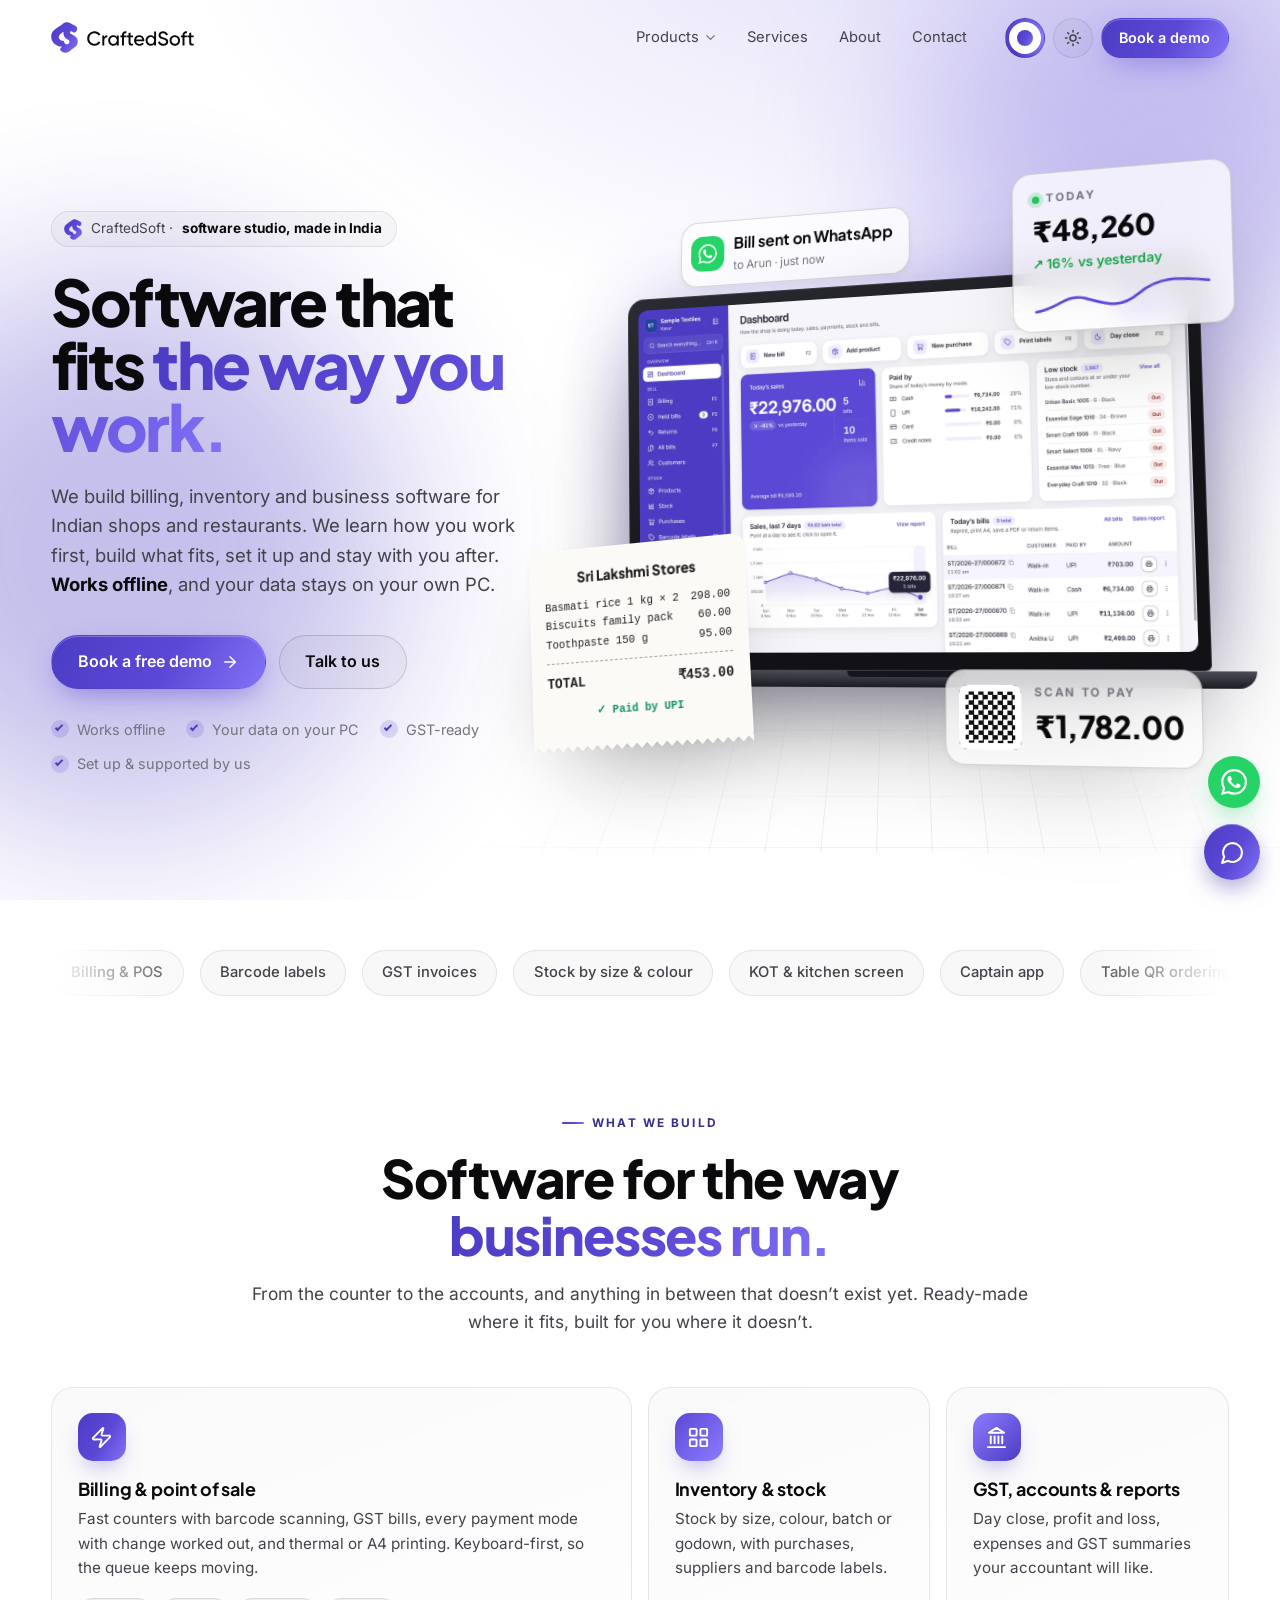
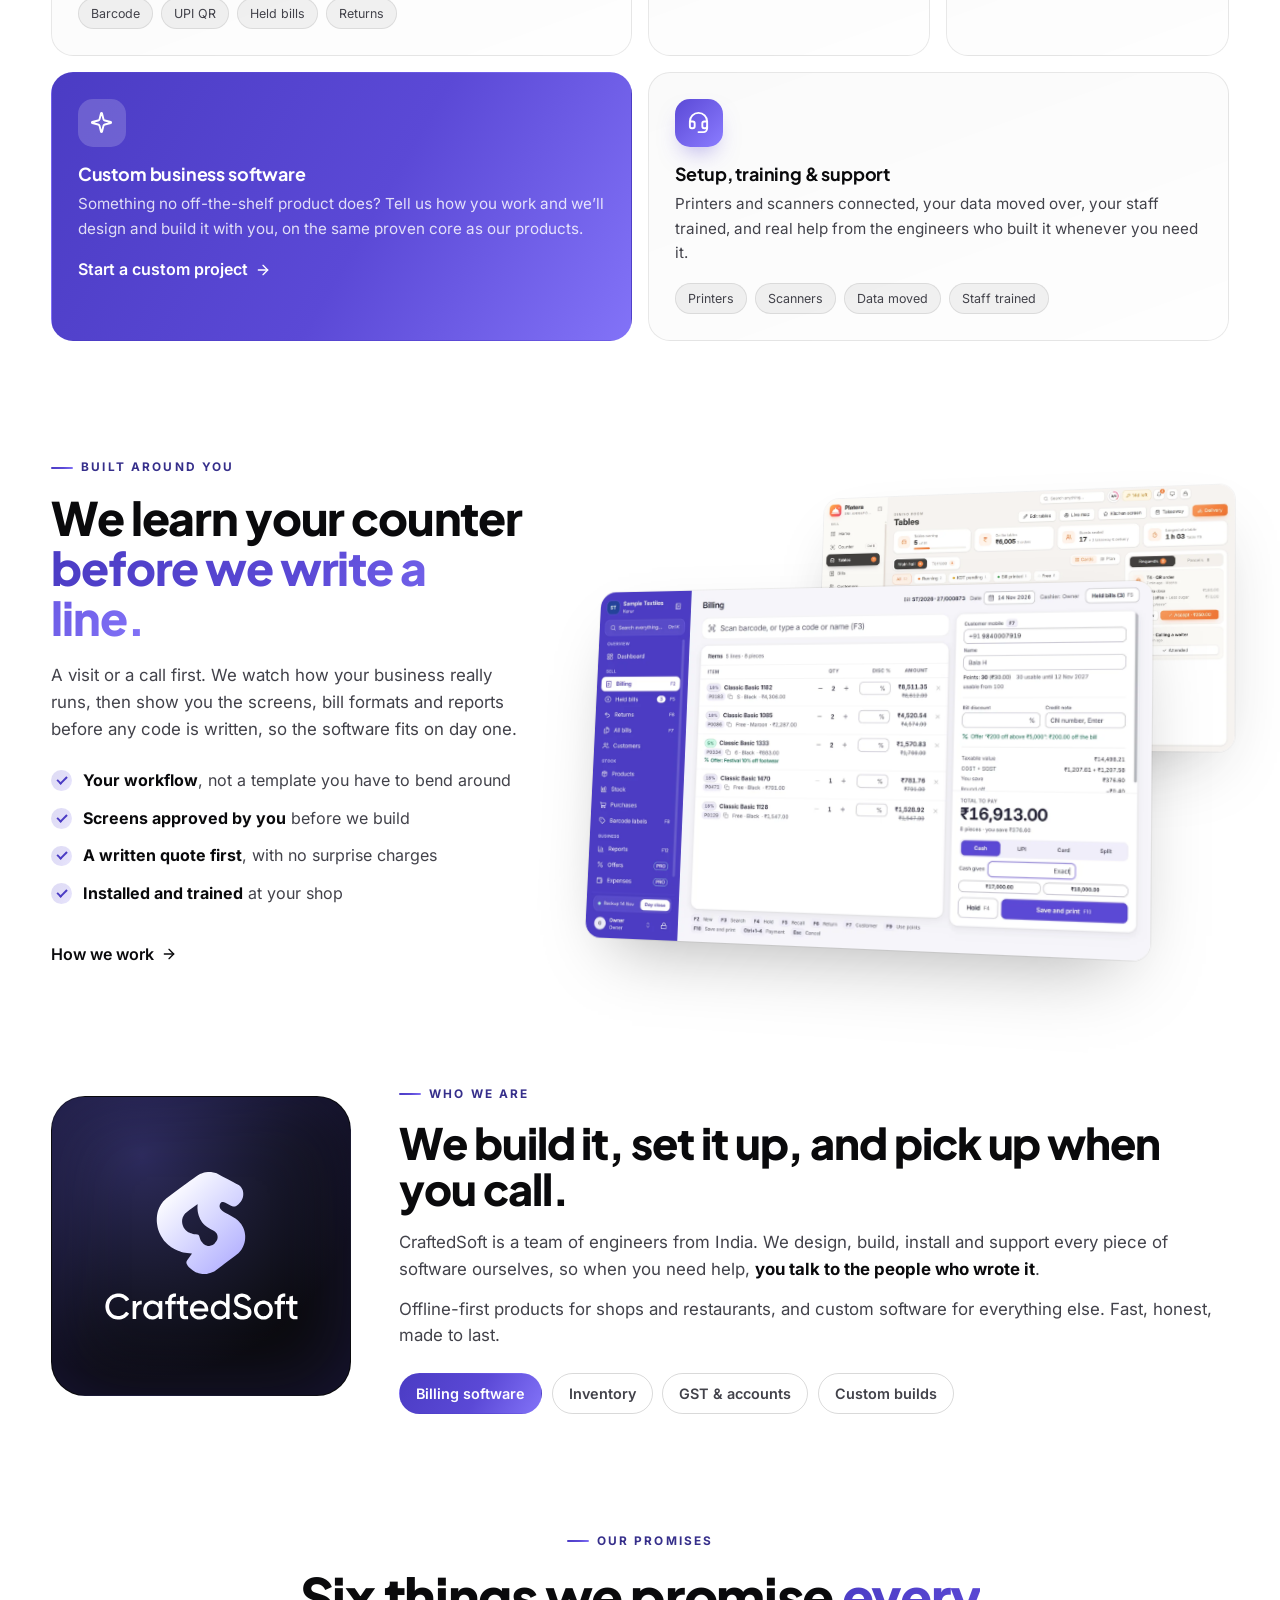
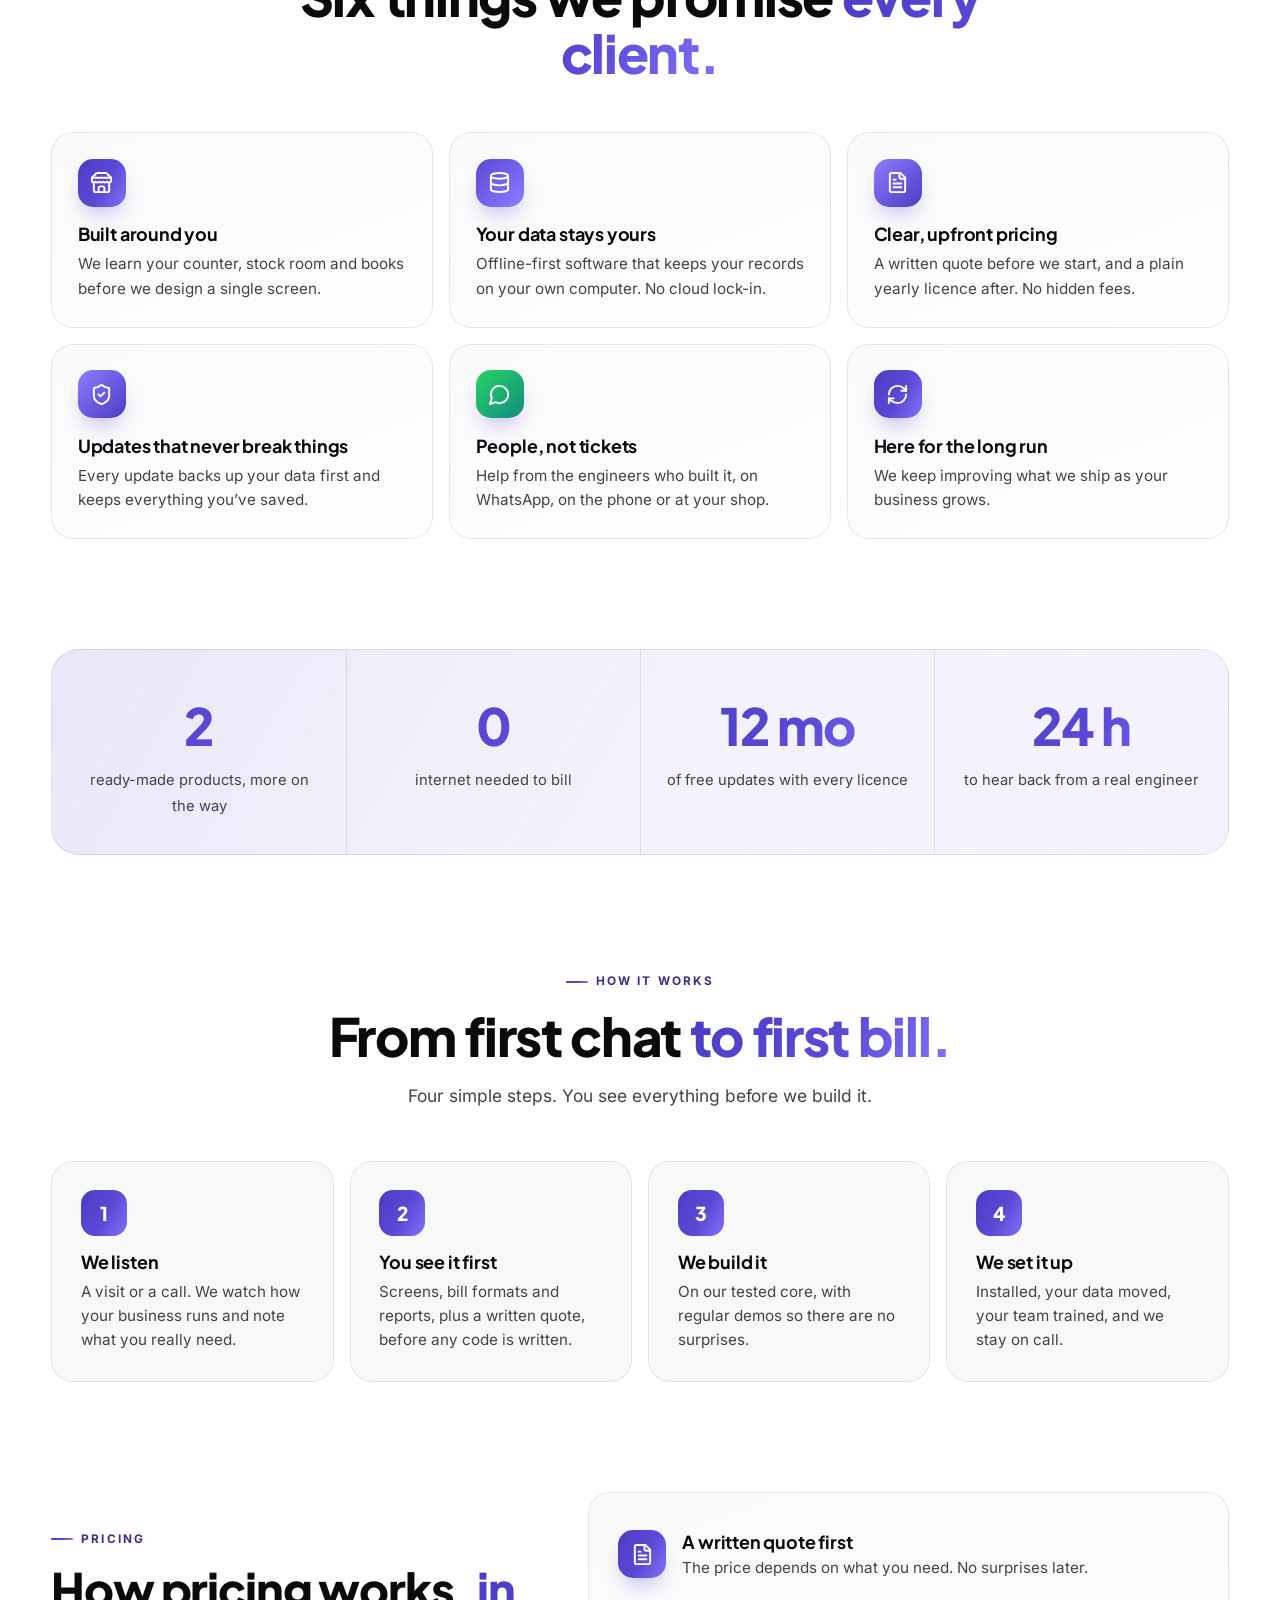
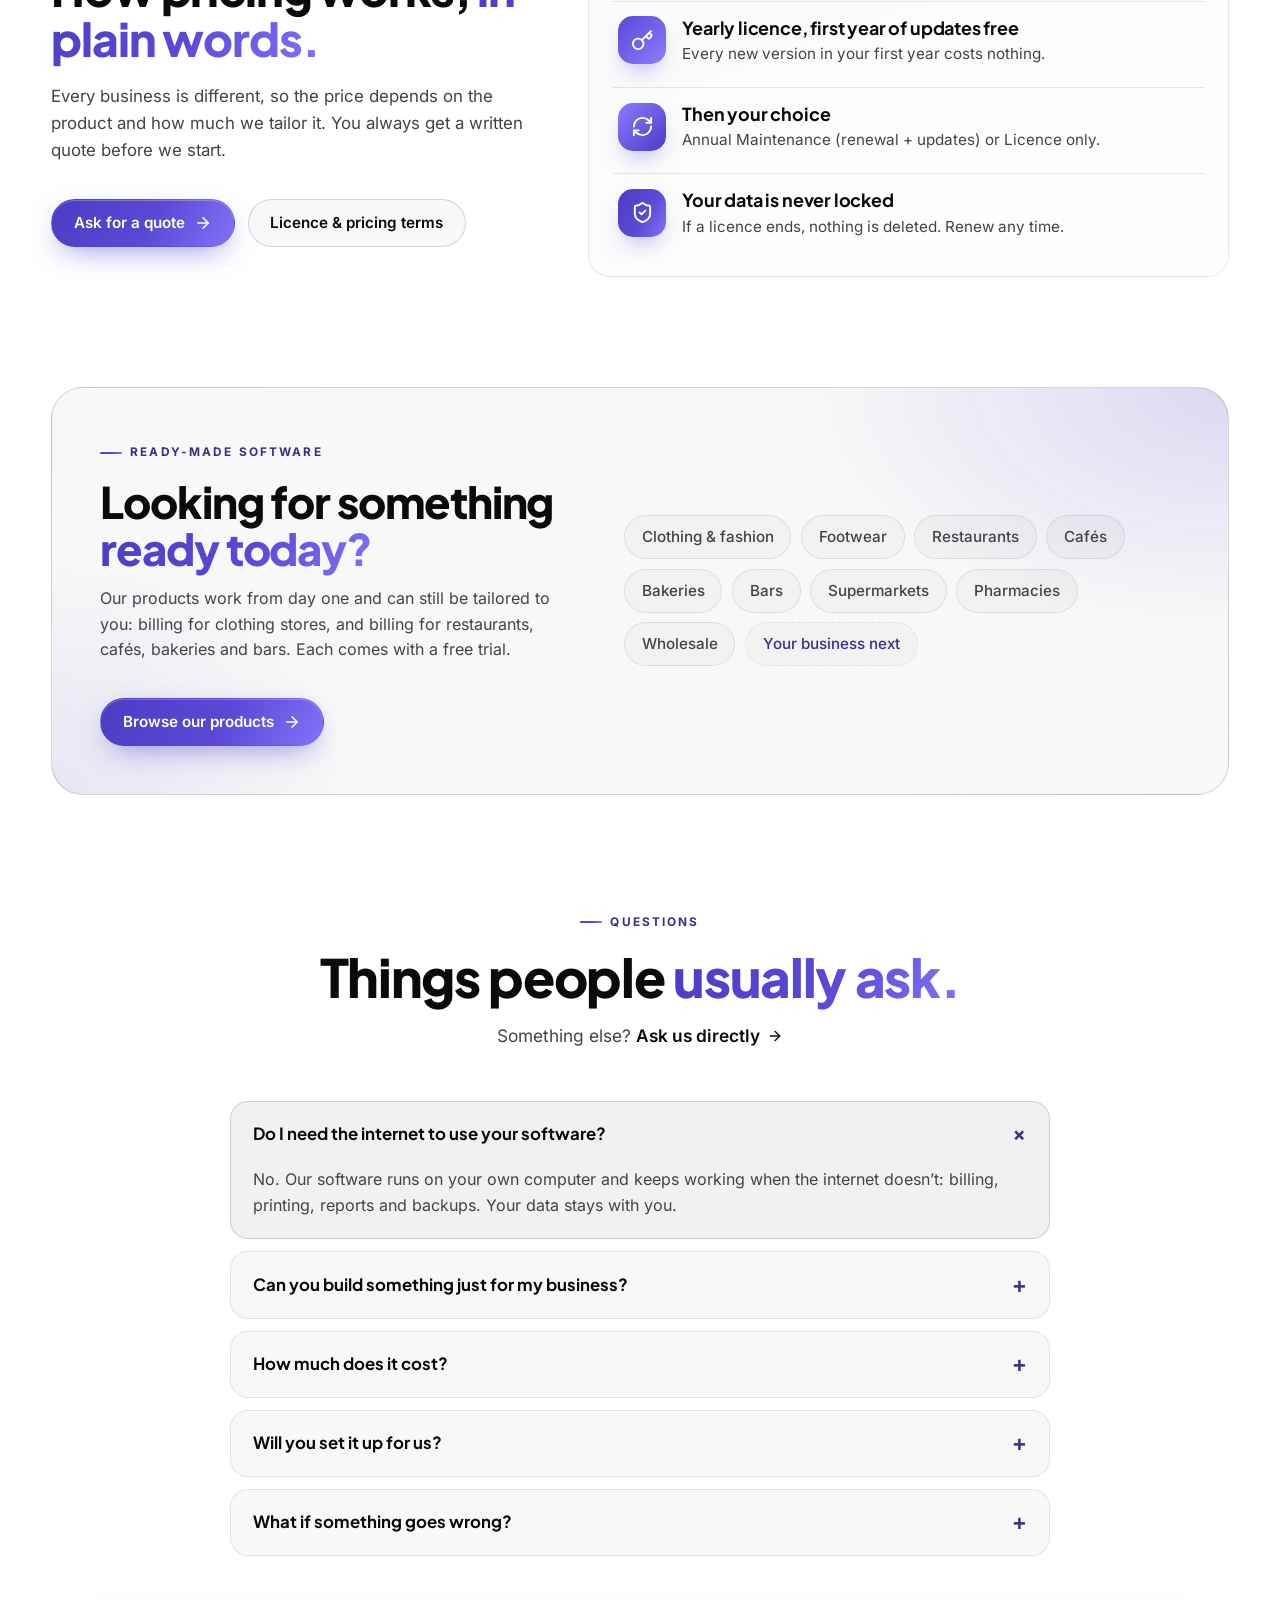
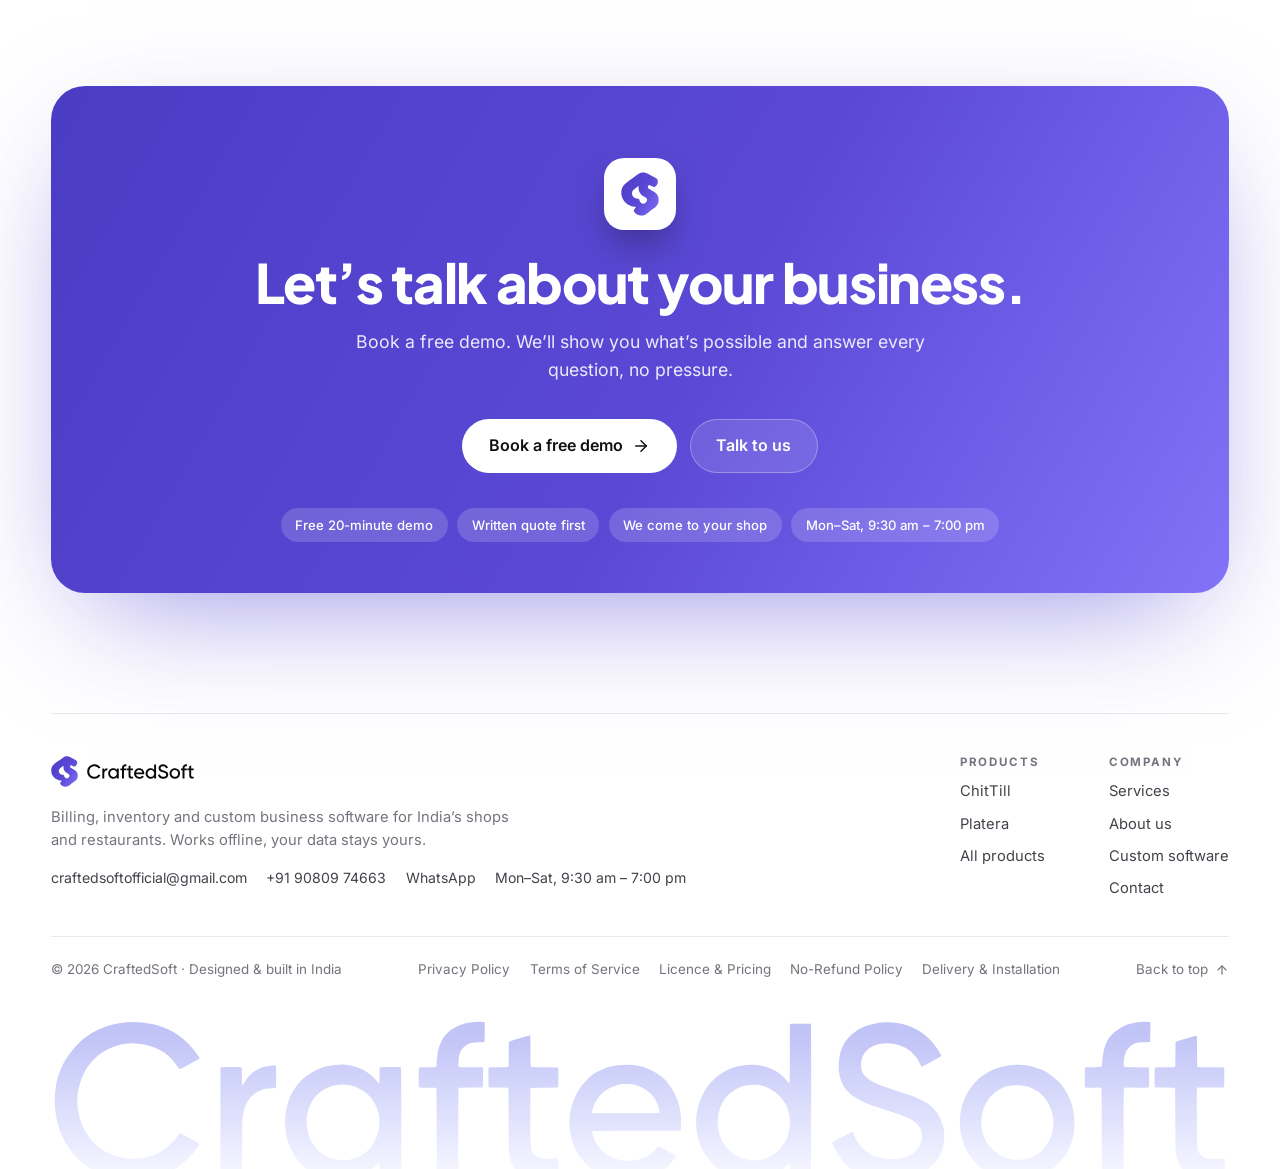
==== commit d4155d52: "updated logo" ====
--- a/index.html
+++ b/index.html
@@ -24,7 +24,7 @@
   <link rel="manifest" href="site.webmanifest" />
   <script type="application/ld+json">{"@context":"https://schema.org","@graph":[{"@type":"Organization","name":"CraftedSoft","email":"craftedsoftofficial@gmail.com","telephone":"+91 90809 74663","areaServed":"IN"},{"@type":"WebSite","name":"CraftedSoft"}]}</script>
 <!-- /build:head -->
-  <link rel="stylesheet" href="assets/css/style.css?v=4fc92420" />
+  <link rel="stylesheet" href="assets/css/style.css?v=e74b183b" />
 </head>
 <body data-page="home">
   <!-- build:sprite -->
@@ -35,15 +35,14 @@
   <!-- build:header -->
 <header class="nav" id="hdr">
     <div class="nav-in">
-      <a class="brand" href="./" aria-label="CraftedSoft home"><img class="brand-logo" src="assets/img/logo.svg" alt="" width="32" height="32"><span class="brand-word">CRAFTED</span><span class="brand-div">Soft</span></a>
-      <div class="pmenu">
-        <button type="button" class="pmenu-btn" aria-expanded="false" aria-controls="pmenu-panel"><span class="pm-ico"><svg class="i" aria-hidden="true"><use href="#i-grid"/></svg></span><span>Products</span><svg class="i" aria-hidden="true"><use href="#i-down"/></svg></button>
+      <a class="brand" href="./" aria-label="CraftedSoft home"><span class="logo-mark" aria-hidden="true"></span><span class="logo-word" aria-hidden="true"></span></a>
+      <nav class="nav-links" aria-label="Main"><div class="pmenu">
+        <button type="button" class="pmenu-btn" aria-expanded="false" aria-controls="pmenu-panel"><span>Products</span><svg class="i" aria-hidden="true"><use href="#i-down"/></svg></button>
         <div class="pmenu-panel" id="pmenu-panel" hidden>
           <div class="pmenu-list"><div class="pmenu-head">Products</div><a class="pmenu-item" href="products/chittill/" data-i="0" style="--pc:#5b49d6"><img src="assets/img/chittill/chittill-icon.webp" alt="" width="34" height="34"><span><b>ChitTill</b><small>For shops</small></span></a><a class="pmenu-item" href="products/platera/" data-i="1" style="--pc:#f26b1d"><img src="assets/img/platera/platera-icon.webp" alt="" width="34" height="34"><span><b>Platera</b><small>For restaurants</small></span></a><div class="pmenu-sep"></div><a class="pmenu-extra" href="products/"><i><svg class="i" aria-hidden="true"><use href="#i-grid"/></svg></i>All products</a><a class="pmenu-extra" href="contact/?interest=custom"><i><svg class="i" aria-hidden="true"><use href="#i-plus"/></svg></i>Custom software</a></div>
           <div class="pmenu-preview"><div class="pmenu-pane" data-i="0" style="--pc:#5b49d6" hidden><img src="assets/img/chittill/dashboard-sm.webp" alt="" loading="lazy" width="1440" height="900"><b>ChitTill · Billing made for clothing stores</b><ul><li>Keyboard-first counter</li><li>Stock by size &amp; colour</li><li>GST done right</li></ul><a class="pmenu-go" href="products/chittill/">Explore ChitTill <svg class="i" aria-hidden="true"><use href="#i-arrow"/></svg></a></div><div class="pmenu-pane" data-i="1" style="--pc:#f26b1d" hidden><img src="assets/img/platera/tables-sm.webp" alt="" loading="lazy" width="1440" height="900"><b>Platera · Billing made for restaurants</b><ul><li>Tables &amp; KOTs</li><li>Kitchen screen</li><li>Captain app &amp; table QR</li></ul><a class="pmenu-go" href="products/platera/">Explore Platera <svg class="i" aria-hidden="true"><use href="#i-arrow"/></svg></a></div></div>
         </div>
-      </div>
-      <nav class="nav-links" aria-label="Main"><a href="services/">Services</a><a href="about/">About</a><a href="contact/">Contact</a></nav>
+      </div><a href="services/">Services</a><a href="about/">About</a><a href="contact/">Contact</a></nav>
       <div class="nav-act">
         <div class="schdd">
           <button type="button" class="schbtn" aria-expanded="false" aria-controls="schpop" aria-label="Colour scheme" title="Colour scheme"><span></span></button>
@@ -72,7 +71,7 @@
     <!-- ===== Hero ===== -->
     <section class="hero">
       <div>
-        <div class="eyebrow"><img src="assets/img/logo.svg" alt="" width="26" height="26" />CraftedSoft · <b>software studio, made in India</b></div>
+        <div class="eyebrow"><span class="logo-mark" aria-hidden="true"></span>CraftedSoft · <b>software studio, made in India</b></div>
         <h1>Software that fits <span class="grad">the way you work.</span></h1>
         <p class="lead">We build billing, inventory and business software for Indian shops and restaurants. We learn how you work first, build what fits, set it up and stay with you after. <b>Works offline</b>, and your data stays on your own PC.</p>
         <div class="cta-row">
@@ -172,7 +171,7 @@
 
     <!-- ===== Who we are ===== -->
     <section class="about reveal" id="about">
-      <div class="about-mark" aria-hidden="true"><img src="assets/img/logo.svg" alt="" width="64" height="64" /><span class="brand-word">CRAFTEDSOFT</span></div>
+      <div class="about-mark" aria-hidden="true"><span class="logo-mark"></span><span class="logo-word"></span></div>
       <div>
         <div class="kicker">Who we are</div>
         <h2>We build it, set it up, and pick up when you call.</h2>
@@ -272,7 +271,7 @@
     <section class="cta reveal" id="contact">
       <div class="cta-card">
         <div class="cta-glow" aria-hidden="true"></div>
-        <img class="cta-icon" src="assets/img/logo.svg" alt="" width="72" height="72" />
+        <span class="cta-icon logo-tile" aria-hidden="true"><span class="logo-mark"></span></span>
         <h2>Let’s talk about your business.</h2>
         <p>Book a free demo. We’ll show you what’s possible and answer every question, no pressure.</p>
         <div class="cta-row center">
@@ -288,7 +287,7 @@
 <footer class="footer">
     <div class="f-top">
       <div class="f-brand">
-        <a class="brand" href="./"><img class="brand-logo" src="assets/img/logo.svg" alt="" width="32" height="32"><span class="brand-word">CRAFTED</span><span class="brand-div">Soft</span></a>
+        <a class="brand" href="./" aria-label="CraftedSoft home"><span class="logo-mark" aria-hidden="true"></span><span class="logo-word" aria-hidden="true"></span></a>
         <p>Billing, inventory and custom business software for India’s shops and restaurants. Works offline, your data stays yours.</p>
         <div class="f-reach"><a href="mailto:craftedsoftofficial@gmail.com">craftedsoftofficial@gmail.com</a><a href="tel:+919080974663">+91 90809 74663</a><a href="https://wa.me/919080974663" target="_blank" rel="noopener">WhatsApp</a><span>Mon–Sat, 9:30 am – 7:00 pm</span></div>
       </div>
@@ -302,7 +301,7 @@
       <nav class="f-legal" aria-label="Legal"><a href="legal/privacy/">Privacy Policy</a><a href="legal/terms/">Terms of Service</a><a href="legal/licence/">Licence & Pricing</a><a href="legal/refunds/">No-Refund Policy</a><a href="legal/delivery/">Delivery & Installation</a></nav>
       <button type="button" class="f-top-btn" data-to-top>Back to top <svg class="i" aria-hidden="true"><use href="#i-arrow"/></svg></button>
     </div>
-    <div class="f-word" aria-hidden="true">CraftedSoft</div>
+    <div class="f-word logo-word" aria-hidden="true"></div>
   </footer>
   <a class="wa-fab" href="https://wa.me/919080974663" target="_blank" rel="noopener" data-wa="919080974663" aria-label="Chat with us on WhatsApp" data-track="WhatsApp">
     <span class="wa-fab__bubble" aria-hidden="true"><b>Questions?</b> Chat with us</span>
@@ -313,7 +312,7 @@
     <button type="button" class="help__launch" aria-expanded="false" aria-controls="cs-help-panel" aria-label="Open CS Assistant"><svg class="i i-open" aria-hidden="true"><use href="#i-message"/></svg><svg class="i i-close" aria-hidden="true"><use href="#i-x"/></svg></button>
     <section class="help__panel" id="cs-help-panel" role="dialog" aria-label="CS Assistant" hidden>
       <header class="help__head">
-        <img src="assets/img/logo.svg" alt="" width="38" height="38">
+        <span class="logo-tile" aria-hidden="true"><span class="logo-mark"></span></span>
         <span><b>CS Assistant</b><small>Instant answers, any time</small></span>
         <button type="button" class="help__reset" title="Start over" aria-label="Start over"><svg class="i" aria-hidden="true"><use href="#i-refresh"/></svg></button>
         <button type="button" class="help__close" aria-label="Close CS Assistant"><svg class="i" aria-hidden="true"><use href="#i-x"/></svg></button>
@@ -331,7 +330,7 @@
   <script src="assets/js/support-data.js?v=4de0f6cb" defer></script>
   <script src="assets/js/support.js?v=7210e188" defer></script>
 <!-- /build:footer -->
-  <script src="assets/js/site-data.js?v=37dd1e5d"></script>
+  <script src="assets/js/site-data.js?v=e0a5f049"></script>
   <script src="assets/js/main.js?v=62ef80a9"></script>
 </body>
 </html>
--- a/assets/css/style.css
+++ b/assets/css/style.css
@@ -151,6 +151,7 @@
 /* Pill at the top of a hero */
 .eyebrow { display: inline-flex; align-items: center; gap: 0.55rem; padding: 0.4rem 0.9rem 0.4rem 0.45rem; border-radius: 999px; background: var(--surface); border: 1px solid var(--border); font-size: 0.85rem; color: var(--text-2); }
 .eyebrow img { width: 26px; height: 26px; border-radius: 7px; }
+.eyebrow .logo-mark { height: 21px; margin-left: 0.3rem; }
 .eyebrow b { color: var(--text); }
 .eyebrow .dot { margin-left: 0.4rem; }
 
@@ -229,14 +230,25 @@
 .nav { position: sticky; top: 0; z-index: 100; height: var(--header-h); border-bottom: 1px solid transparent; transition: background 0.3s, border-color 0.3s, box-shadow 0.3s; }
 .nav.is-scrolled, .nav.open { background: var(--glass); border-bottom-color: var(--border); -webkit-backdrop-filter: blur(18px) saturate(1.4); backdrop-filter: blur(18px) saturate(1.4); }
 .nav-in { width: var(--wrap); height: 100%; margin: 0 auto; display: flex; align-items: center; gap: 1rem; }
-.brand { display: inline-flex; align-items: center; gap: 0.6rem; flex: none; }
-.brand-logo { width: 32px; height: 32px; border-radius: 9px; }
-.brand-word { font-family: var(--display); font-weight: 800; font-size: 1.12rem; letter-spacing: 0.2em; }
-.brand-div { margin-left: -0.3rem; font-size: 0.66rem; font-weight: 700; letter-spacing: 0.32em; text-transform: uppercase; background: var(--hl); -webkit-background-clip: text; background-clip: text; color: transparent; }
+/* ---------- Logo: assets/img/logo-mark.svg + logo-word.svg as CSS masks (build fills the two variables).
+   The S mark takes the colour-scheme gradient, the wordmark the text colour, so both follow the scheme and day/night. */
+:root { --logo-mark: url("data:image/svg+xml,%3Csvg xmlns='http://www.w3.org/2000/svg' viewBox='0 0 454 524'%3E%3Cpath fill='%23000' fill-rule='evenodd' d='M278.0 4.9Q273.5 4.5 269.8 4.4Q266.0 4.2 262.2 4.5Q258.5 4.8 250.8 6.0Q243.0 7.3 236.1 9.5Q229.2 11.7 225.6 13.2Q222.0 14.8 218.0 17.0Q214.0 19.1 200.4 28.2Q186.8 37.3 120.4 86.6Q54.0 135.9 47.9 141.7Q41.8 147.5 38.3 151.4Q34.9 155.2 30.7 160.8Q26.5 166.2 23.0 172.1Q19.6 178.0 16.8 183.9Q14.1 189.8 11.8 196.4Q9.5 203.0 7.7 210.9Q5.9 218.8 5.0 226.6Q4.0 234.5 3.9 243.1Q3.8 251.8 4.5 259.8Q5.2 267.8 6.7 275.8Q8.1 283.8 9.7 289.5Q11.2 295.2 13.8 302.4Q16.4 309.5 19.6 316.4Q22.8 323.2 27.7 331.5Q32.7 339.8 37.3 346.0Q41.9 352.2 45.8 356.8Q49.8 361.2 53.1 364.6Q56.5 368.0 62.5 373.1Q68.5 378.2 77.2 384.1Q86.0 390.1 94.9 394.8Q103.8 399.4 111.4 402.5Q119.0 405.6 128.1 408.2Q137.2 410.9 146.9 412.6Q156.5 414.3 168.5 415.1L180.6 415.9L180.7 416.5L180.8 417.0L180.2 418.1Q179.5 419.2 169.2 433.2Q158.8 447.2 156.6 451.0Q154.4 454.8 153.9 456.5Q153.4 458.2 153.4 460.9Q153.4 463.5 153.9 465.5Q154.4 467.5 155.7 470.4Q157.1 473.2 160.0 477.2Q162.9 481.2 166.3 485.0Q169.8 488.8 176.9 494.6Q184.0 500.5 188.1 503.2Q192.2 505.8 197.6 508.6Q203.0 511.3 208.9 513.4Q214.8 515.5 221.1 516.9Q227.5 518.4 232.9 518.9Q238.2 519.5 241.9 519.5Q245.5 519.5 249.6 519.1Q253.8 518.8 260.4 517.6Q267.0 516.4 273.4 514.5Q279.8 512.6 287.0 509.2Q294.2 505.9 299.1 502.7Q304.0 499.5 322.5 485.3Q341.0 471.1 375.8 445.2Q410.5 419.4 414.2 415.9Q418.0 412.5 421.3 408.8Q424.6 405.0 427.7 400.8Q430.8 396.5 433.5 392.0Q436.2 387.5 439.3 380.8Q442.4 374.0 444.3 368.1Q446.2 362.2 447.4 356.5Q448.6 350.8 449.2 346.0Q449.8 341.2 449.9 334.4Q450.0 327.5 449.7 323.6Q449.3 319.8 448.5 314.5Q447.6 309.2 446.2 303.5Q444.7 297.8 442.7 292.2Q440.6 286.8 438.9 283.2Q437.2 279.8 434.6 275.4Q432.1 271.0 428.7 266.4Q425.4 261.8 419.6 255.6Q413.8 249.5 407.4 244.5Q401.0 239.5 394.2 235.3Q387.5 231.2 366.2 219.3Q345.0 207.4 339.1 203.5Q333.2 199.6 331.3 197.8Q329.3 196.0 326.8 192.9Q324.4 189.8 323.0 186.5Q321.6 183.2 321.0 180.0Q320.5 176.8 321.2 172.6Q321.8 168.5 323.4 165.1Q325.0 161.8 327.4 159.6Q329.8 157.4 332.9 156.4Q336.0 155.5 338.2 155.8Q340.5 156.0 343.5 157.2Q346.5 158.3 364.1 167.4Q381.8 176.4 385.0 177.7Q388.2 178.9 390.6 179.1Q393.0 179.2 395.8 178.8Q398.5 178.2 401.5 177.0Q404.5 175.7 408.0 173.4Q411.5 171.2 414.9 168.3Q418.2 165.5 423.1 160.1Q428.0 154.8 430.9 149.9Q433.8 145.0 435.8 139.5Q437.9 134.0 438.7 130.8Q439.4 127.5 439.8 123.6Q440.2 119.8 440.2 115.1Q440.2 110.5 439.4 105.1Q438.5 99.8 436.6 94.8Q434.7 89.8 432.5 86.1Q430.2 82.5 428.2 80.1Q426.2 77.8 424.2 75.9Q422.2 74.1 419.2 72.0Q416.2 69.9 365.1 42.5Q314.0 15.1 310.0 13.2Q306.0 11.4 301.1 9.9Q296.2 8.3 289.4 6.8Q282.5 5.4 278.0 4.9ZM181.0 187.7L208.8 166.8L209.2 166.8L209.6 166.9L209.8 167.5Q210.0 168.0 209.5 175.9Q209.0 183.8 209.2 189.1Q209.5 194.5 210.2 200.1Q210.9 205.8 212.1 211.4Q213.3 217.0 214.8 221.9Q216.2 226.8 217.8 230.9Q219.4 235.0 221.5 239.4Q223.6 243.8 226.4 248.5Q229.2 253.2 231.6 256.8Q234.1 260.2 236.8 263.5Q239.5 266.8 242.6 269.9Q245.8 273.0 249.8 276.3Q253.8 279.7 260.0 283.8Q266.2 287.8 278.6 294.5Q291.0 301.1 294.8 303.8Q298.5 306.4 301.5 309.6Q304.5 312.8 306.0 315.2Q307.4 317.8 308.3 320.0Q309.2 322.2 310.1 326.9Q311.0 331.5 310.8 335.5Q310.6 339.5 309.6 342.9Q308.6 346.2 307.0 349.5Q305.4 352.8 302.2 357.0Q299.1 361.2 295.5 364.8Q292.0 368.4 289.1 370.3Q286.2 372.2 281.9 374.1Q277.5 376.0 273.0 376.9Q268.5 377.8 265.8 377.8Q263.0 377.8 260.9 377.4Q258.8 377.1 254.4 375.7Q250.0 374.2 245.9 371.7Q241.8 369.2 237.6 365.4Q233.5 361.5 230.3 357.1Q227.1 352.8 224.7 347.4Q222.2 342.0 220.3 334.9Q218.4 327.8 216.7 325.2Q215.0 322.8 213.5 321.7Q212.0 320.6 209.8 319.7Q207.5 318.9 199.8 318.5Q192.0 318.1 186.4 316.9Q180.8 315.8 176.2 314.2Q171.8 312.6 167.1 310.2Q162.5 307.8 157.9 304.4Q153.2 301.1 148.9 296.8Q144.6 292.5 142.1 288.8Q139.6 285.0 136.9 278.5Q134.2 272.0 132.9 265.5Q131.5 259.0 131.7 252.9Q131.9 246.8 132.5 243.6Q133.1 240.5 134.1 237.0Q135.2 233.5 136.5 230.5Q137.8 227.5 139.9 224.0Q142.1 220.5 144.3 217.8Q146.5 215.0 149.9 211.8Q153.2 208.6 181.0 187.7Z'/%3E%3C/svg%3E"); --logo-word: url("data:image/svg+xml,%3Csvg xmlns='http://www.w3.org/2000/svg' viewBox='0 0 1770 247'%3E%3Cpath fill='%23000' fill-rule='evenodd' d='M336.9 71.0L336.4 70.2L333.5 70.1Q330.5 70.0 326.0 70.7Q321.5 71.3 317.1 72.7Q312.8 74.1 309.9 75.6Q307.0 77.1 305.0 78.5Q303.0 79.8 300.2 82.1Q297.5 84.5 294.6 88.0Q291.8 91.5 289.6 95.4Q287.4 99.2 286.9 99.6L286.5 100.0L286.1 99.7L285.7 99.5L285.6 86.7Q285.5 74.0 285.2 73.3L284.9 72.7L284.3 72.5Q283.8 72.2 269.1 72.4Q254.5 72.6 254.0 72.9L253.4 73.3L253.3 155.2Q253.2 237.0 253.8 237.9L254.3 238.8L269.3 238.9Q284.2 239.0 285.0 238.6L285.8 238.2L285.9 196.2Q286.0 154.2 286.5 149.9Q286.9 145.5 288.0 140.9Q289.0 136.2 290.5 132.1Q292.1 128.0 293.8 124.9Q295.6 121.8 297.5 119.4Q299.4 117.0 302.5 114.4Q305.5 111.8 308.1 110.2Q310.8 108.6 314.2 107.3Q317.8 106.0 322.0 105.2Q326.2 104.5 331.1 104.2Q336.0 104.0 336.5 103.7L337.0 103.4L337.1 87.6Q337.3 71.8 336.9 71.0ZM1455.9 68.9Q1450.8 68.8 1446.5 69.1Q1442.2 69.4 1437.2 70.3Q1432.2 71.1 1424.8 73.5Q1417.2 75.9 1414.0 77.5Q1410.8 79.1 1406.6 81.6Q1402.5 84.1 1399.6 86.2Q1396.8 88.4 1393.5 91.5Q1390.2 94.5 1386.9 98.5Q1383.5 102.5 1381.3 105.9Q1379.1 109.2 1377.3 112.5Q1375.6 115.8 1373.4 121.0Q1371.2 126.2 1370.1 129.8Q1369.1 133.2 1368.2 137.4Q1367.4 141.5 1367.0 146.0Q1366.5 150.5 1366.5 155.5Q1366.5 160.5 1367.0 165.0Q1367.4 169.5 1368.2 173.6Q1369.1 177.8 1370.5 182.5Q1371.9 187.2 1373.1 190.1Q1374.3 193.0 1378.4 200.2Q1382.5 207.5 1385.1 210.8Q1387.7 214.0 1391.0 217.4Q1394.2 220.8 1397.4 223.3Q1400.5 225.9 1403.8 228.2Q1407.0 230.4 1411.4 232.8Q1415.8 235.2 1419.0 236.5Q1422.2 237.8 1429.2 239.7Q1436.2 241.6 1440.2 242.2Q1444.2 242.8 1449.8 243.0Q1455.2 243.2 1463.4 242.4Q1471.5 241.6 1476.9 240.2Q1482.2 238.7 1485.2 237.5Q1488.2 236.3 1492.9 234.0Q1497.5 231.6 1500.6 229.5Q1503.8 227.5 1510.0 222.0Q1516.2 216.5 1519.1 213.1Q1521.9 209.8 1524.5 205.9Q1527.1 202.0 1528.8 199.0Q1530.4 196.0 1532.4 191.4Q1534.4 186.8 1535.4 183.2Q1536.5 179.8 1537.4 175.1Q1538.4 170.5 1538.8 166.1Q1539.2 161.8 1539.2 156.6Q1539.2 151.5 1538.2 144.0Q1537.2 136.5 1536.3 133.1Q1535.5 129.8 1533.8 125.0Q1532.1 120.2 1530.2 116.2Q1528.2 112.2 1525.6 108.0Q1523.0 103.8 1520.8 100.9Q1518.6 98.0 1515.8 95.0Q1513.0 92.0 1507.1 87.3Q1501.2 82.7 1498.2 80.9Q1495.2 79.1 1490.0 76.6Q1484.8 74.2 1477.5 72.2Q1470.2 70.1 1465.6 69.6Q1461.0 69.0 1455.9 68.9ZM1433.0 102.9Q1438.0 101.0 1442.0 100.4Q1446.0 99.8 1452.8 99.9Q1459.5 100.0 1464.6 101.0Q1469.8 102.0 1474.2 103.8Q1478.8 105.7 1483.5 108.9Q1488.2 112.2 1491.1 115.1Q1493.9 118.0 1497.0 122.8Q1500.2 127.5 1502.6 133.2Q1505.0 139.0 1506.0 144.0Q1507.0 149.0 1507.2 152.6Q1507.5 156.2 1507.4 159.4Q1507.2 162.5 1506.2 168.1Q1505.2 173.8 1503.2 178.6Q1501.2 183.5 1498.0 188.4Q1494.9 193.2 1491.4 196.8Q1488.0 200.4 1483.8 203.3Q1479.5 206.2 1476.6 207.5Q1473.8 208.9 1470.9 209.8Q1468.0 210.7 1462.8 211.5Q1457.5 212.2 1451.9 212.0Q1446.2 211.8 1441.0 210.5Q1435.8 209.3 1431.1 207.2Q1426.5 205.1 1422.6 202.3Q1418.8 199.6 1414.8 195.6Q1410.9 191.5 1407.5 186.4Q1404.2 181.2 1402.6 177.1Q1401.0 173.0 1399.9 167.0Q1398.8 161.0 1398.8 156.0Q1398.8 151.0 1399.9 144.6Q1401.0 138.2 1402.8 133.6Q1404.6 129.0 1407.7 124.0Q1410.8 119.0 1414.4 115.3Q1418.0 111.6 1423.0 108.2Q1428.0 104.8 1433.0 102.9ZM851.2 69.8Q843.8 70.9 839.5 72.1Q835.2 73.2 830.8 75.0Q826.2 76.7 822.2 78.7Q818.2 80.6 815.9 82.2Q813.5 83.8 811.0 85.9Q808.5 88.0 804.1 92.6Q799.7 97.2 797.1 100.6Q794.5 104.0 792.2 107.9Q789.8 111.8 788.1 115.2Q786.4 118.8 784.5 124.1Q782.5 129.5 781.4 133.9Q780.4 138.2 779.7 142.9Q779.0 147.5 778.8 152.0Q778.5 156.5 778.9 161.6Q779.2 166.8 780.1 171.8Q780.9 176.8 782.1 181.1Q783.2 185.5 784.5 188.8Q785.7 192.0 787.8 196.2Q789.9 200.5 792.2 204.1Q794.5 207.8 797.4 211.2Q800.2 214.8 803.1 217.8Q806.0 220.8 809.0 223.2Q812.0 225.7 816.5 228.7Q821.0 231.6 824.4 233.4Q827.8 235.2 831.9 236.8Q836.0 238.5 840.4 239.7Q844.8 240.9 849.8 241.7Q854.8 242.5 860.0 242.9Q865.2 243.2 872.9 242.8Q880.5 242.3 885.4 241.5Q890.2 240.6 894.2 239.6Q898.2 238.5 904.4 236.0Q910.5 233.4 914.4 231.1Q918.2 228.7 921.4 226.4Q924.5 224.1 927.4 221.3Q930.2 218.5 933.2 214.9Q936.2 211.2 937.6 209.2L939.0 207.2L938.9 206.4L938.7 205.5L926.0 198.7L913.2 191.8L912.6 192.2Q911.9 192.5 908.3 196.6Q904.8 200.8 902.4 202.7Q900.0 204.7 897.8 206.1Q895.5 207.4 891.1 209.1Q886.8 210.7 882.0 211.8Q877.2 212.8 873.6 213.2Q870.0 213.5 864.0 213.2Q858.0 212.8 853.5 211.8Q849.0 210.8 844.9 209.2Q840.8 207.7 838.0 206.1Q835.2 204.6 832.6 202.6Q830.0 200.6 827.3 197.9Q824.7 195.2 822.2 191.9Q819.7 188.5 818.2 185.9Q816.8 183.2 815.2 179.0Q813.6 174.8 813.1 171.9L812.6 169.1L813.4 168.7Q814.2 168.2 879.9 168.3L945.5 168.4L946.1 167.8L946.6 167.2L946.9 158.9Q947.2 150.5 946.4 143.5Q945.6 136.5 944.4 131.6Q943.2 126.8 940.1 119.0Q936.9 111.2 933.0 105.1Q929.2 99.0 926.2 95.5Q923.2 92.0 920.7 89.7Q918.2 87.4 912.8 83.5Q907.2 79.6 900.1 76.4Q893.0 73.2 889.9 72.2Q886.8 71.3 882.0 70.3Q877.2 69.4 873.9 69.1Q870.5 68.8 864.6 68.8Q858.8 68.8 851.2 69.8ZM913.6 136.1Q914.5 140.2 914.3 140.8L914.1 141.3L913.5 141.5Q913.0 141.8 863.5 141.9Q814.0 142.0 813.4 141.8L812.8 141.6L812.6 141.0Q812.4 140.5 813.7 135.8Q815.1 131.0 817.4 126.5Q819.6 122.0 821.9 118.9Q824.2 115.8 827.7 112.3Q831.2 108.9 834.9 106.5Q838.5 104.1 842.6 102.3Q846.8 100.5 851.5 99.3Q856.2 98.1 860.2 97.9Q864.2 97.7 868.6 97.9Q873.0 98.1 878.2 99.5Q883.5 100.9 887.8 103.0Q892.0 105.1 895.8 107.9Q899.5 110.7 901.9 113.2Q904.4 115.8 906.8 119.4Q909.2 123.0 911.0 127.5Q912.8 132.0 913.6 136.1ZM376.4 91.3Q373.2 94.2 370.9 97.0Q368.6 99.8 366.2 103.2Q363.7 106.8 361.6 110.5Q359.6 114.2 358.0 118.0Q356.4 121.8 354.8 126.8Q353.3 131.8 352.3 136.4Q351.4 141.0 350.8 148.9Q350.2 156.8 351.2 165.4Q352.1 174.0 353.2 178.2Q354.2 182.5 355.8 187.1Q357.4 191.8 359.2 195.6Q361.1 199.5 363.4 203.4Q365.8 207.2 368.7 211.1Q371.7 215.0 374.3 217.9Q377.0 220.8 380.4 223.6Q383.8 226.4 387.4 228.9Q391.0 231.4 395.1 233.5Q399.2 235.7 402.9 237.1Q406.5 238.6 409.5 239.5Q412.5 240.5 418.0 241.5Q423.5 242.6 430.9 242.8Q438.2 243.0 442.5 242.6Q446.8 242.1 450.6 241.3Q454.5 240.5 460.6 238.2Q466.8 235.9 470.0 234.1Q473.2 232.3 476.4 230.1Q479.5 227.9 485.8 222.3L492.2 216.8L492.5 217.2Q492.8 217.8 492.8 227.4Q492.8 237.0 493.2 237.8L493.6 238.7L508.8 238.8Q524.0 239.0 524.7 238.8L525.3 238.6L525.5 237.9Q525.8 237.2 525.6 155.9Q525.5 74.5 525.2 73.7L524.9 72.9L523.9 72.6Q523.0 72.2 508.9 72.4Q494.8 72.5 494.1 72.7L493.4 72.9L493.1 73.8Q492.8 74.8 492.8 85.5Q492.8 96.2 492.5 96.8L492.2 97.3L491.7 97.0Q491.1 96.8 487.9 92.8Q484.8 88.8 482.5 86.7Q480.2 84.6 477.9 82.8Q475.5 81.0 471.9 78.8Q468.2 76.6 464.8 75.0Q461.2 73.4 457.8 72.2Q454.2 71.1 449.6 70.1Q445.0 69.2 440.9 68.8Q436.8 68.5 431.5 68.8Q426.2 69.0 422.2 69.6Q418.2 70.2 413.5 71.3Q408.8 72.5 405.1 73.8Q401.5 75.1 397.9 76.8Q394.2 78.5 389.8 81.3Q385.2 84.1 382.4 86.2Q379.5 88.4 376.4 91.3ZM427.0 99.8Q432.8 98.8 437.4 98.8Q442.0 98.8 448.0 99.9Q454.0 101.0 459.0 103.1Q464.0 105.3 468.6 108.5Q473.2 111.7 476.7 115.1Q480.1 118.5 483.2 123.0Q486.2 127.5 488.5 133.2Q490.8 139.0 491.8 144.1Q492.8 149.2 492.8 154.8Q492.8 160.2 491.7 166.0Q490.7 171.8 488.7 177.1Q486.7 182.5 483.7 187.4Q480.7 192.2 478.5 194.9Q476.2 197.5 474.2 199.3Q472.2 201.1 468.4 203.8Q464.5 206.4 459.1 208.6Q453.8 210.8 448.9 211.6Q444.0 212.5 438.6 212.5Q433.2 212.5 427.6 211.5Q422.0 210.4 416.8 208.3Q411.5 206.2 407.4 203.4Q403.2 200.6 400.6 198.1Q398.0 195.5 396.3 193.4Q394.5 191.2 391.6 186.5Q388.7 181.8 386.9 176.8Q385.0 171.8 384.0 165.8Q383.0 159.8 383.0 154.2Q383.0 148.8 384.1 142.9Q385.2 137.0 387.2 132.0Q389.2 127.0 392.5 122.0Q395.9 117.0 400.1 113.0Q404.2 109.1 408.5 106.6Q412.8 104.1 417.0 102.4Q421.2 100.8 427.0 99.8ZM1722.4 25.2Q1721.8 25.1 1707.2 29.4Q1692.8 33.8 1692.0 34.2L1691.3 34.6L1691.1 53.1L1690.8 71.5L1690.4 72.0Q1690.0 72.4 1689.2 72.6Q1688.5 72.8 1675.0 72.8Q1661.5 72.8 1660.9 73.0L1660.4 73.2L1660.1 74.0Q1659.8 74.8 1659.8 88.2Q1659.8 101.8 1660.1 102.3L1660.4 102.8L1660.9 103.0Q1661.5 103.2 1675.0 103.2Q1688.5 103.2 1689.2 103.4Q1690.0 103.6 1690.4 104.2Q1690.9 104.8 1690.9 150.9Q1691.0 197.0 1691.6 200.9Q1692.1 204.8 1693.3 208.9Q1694.4 213.0 1696.0 216.5Q1697.6 220.0 1698.9 222.1Q1700.3 224.2 1702.4 226.6Q1704.5 229.0 1707.0 230.9Q1709.5 232.8 1713.0 234.6Q1716.5 236.3 1719.5 237.4Q1722.5 238.5 1726.5 239.3Q1730.5 240.1 1735.2 240.5Q1740.0 241.0 1747.0 240.9Q1754.0 240.8 1758.9 240.2Q1763.8 239.6 1764.4 239.3L1765.1 239.1L1765.3 238.4Q1765.5 237.8 1765.5 224.6Q1765.5 211.5 1765.3 211.0L1765.1 210.4L1764.4 210.2Q1763.8 210.0 1759.9 210.4Q1756.0 210.8 1752.2 210.8Q1748.5 210.8 1745.0 210.4Q1741.5 210.1 1739.2 209.6Q1737.0 209.0 1734.8 208.1Q1732.5 207.1 1730.8 205.8Q1729.0 204.5 1727.8 203.0Q1726.6 201.5 1725.7 199.4Q1724.8 197.2 1724.1 192.5Q1723.5 187.8 1723.4 148.6Q1723.2 109.5 1723.4 107.0L1723.6 104.5L1724.3 103.9L1725.0 103.3L1744.1 103.3Q1763.2 103.2 1763.8 103.0L1764.3 102.8L1764.5 102.2Q1764.8 101.5 1764.7 87.9Q1764.7 74.2 1764.4 73.7L1764.2 73.2L1763.6 73.0Q1763.0 72.8 1744.6 72.8Q1726.2 72.8 1725.3 72.3L1724.4 71.9L1724.1 71.0Q1723.8 70.0 1723.6 48.1Q1723.5 26.2 1723.3 25.8L1723.1 25.3L1722.4 25.2ZM719.0 24.8Q718.5 24.6 703.9 29.0Q689.2 33.5 688.6 33.9Q687.9 34.3 687.7 34.9Q687.5 35.5 687.3 53.5L687.2 71.5L686.3 72.0Q685.5 72.5 673.0 72.5Q660.5 72.5 658.8 72.8L657.2 73.2L657.0 73.7Q656.8 74.2 656.8 88.1Q656.8 102.0 657.3 102.6L657.8 103.2L671.6 103.3Q685.5 103.4 686.0 103.6Q686.5 103.7 686.8 104.2Q687.2 104.8 687.2 151.5Q687.2 198.2 687.8 202.2Q688.4 206.2 689.2 209.4Q690.0 212.5 691.5 216.1Q693.1 219.8 694.4 221.9Q695.8 224.0 697.4 225.9Q699.0 227.7 702.5 230.4Q706.0 233.1 709.1 234.7Q712.2 236.4 715.4 237.4Q718.5 238.5 723.5 239.4Q728.5 240.3 733.1 240.7Q737.8 241.0 744.4 240.9Q751.0 240.8 755.8 240.2Q760.5 239.6 761.2 239.3L762.0 238.9L762.2 237.9Q762.5 237.0 762.5 227.8Q762.5 218.5 762.2 214.3L761.8 210.1L761.2 209.8Q760.5 209.6 755.6 210.2Q750.8 210.8 746.6 210.8Q742.5 210.8 737.6 209.9Q732.8 209.0 730.5 208.0Q728.2 206.9 726.7 205.7Q725.1 204.4 724.0 203.0Q722.8 201.5 722.0 199.5Q721.2 197.5 720.6 193.4Q720.0 189.2 719.9 147.5Q719.8 105.8 720.0 104.9L720.2 104.1L720.9 103.8Q721.5 103.4 740.8 103.5Q760.0 103.5 760.7 103.3L761.4 103.1L761.7 102.4Q762.0 101.8 762.1 88.0Q762.1 74.2 761.8 73.7L761.4 73.1L760.8 72.9Q760.2 72.8 741.4 72.8Q722.5 72.8 721.7 72.4L720.8 72.1L720.5 71.4Q720.2 70.8 720.1 48.5Q720.0 26.2 719.8 25.6L719.6 24.9L719.0 24.8ZM1142.3 8.2L1141.9 7.3L1127.5 7.2Q1113.0 7.0 1112.3 7.2Q1111.5 7.3 1111.1 7.8L1110.7 8.2L1110.6 51.9Q1110.5 95.5 1110.3 96.2L1110.1 96.8L1109.4 96.6Q1108.8 96.5 1105.2 92.0Q1101.5 87.5 1098.1 84.7Q1094.8 81.8 1091.8 79.9Q1088.8 77.9 1084.5 75.8Q1080.2 73.7 1076.8 72.5Q1073.2 71.2 1068.8 70.3Q1064.2 69.4 1060.6 69.1Q1057.0 68.8 1051.0 68.9Q1045.0 69.0 1038.8 70.1Q1032.5 71.1 1028.6 72.3Q1024.8 73.4 1020.9 75.0Q1017.0 76.6 1012.4 79.1Q1007.8 81.7 1004.0 84.4Q1000.2 87.1 996.5 90.7Q992.8 94.2 989.9 97.6Q987.1 101.0 984.6 104.8Q982.2 108.5 980.1 112.5Q978.1 116.5 976.2 121.0Q974.4 125.5 973.4 129.0Q972.3 132.5 971.3 137.4Q970.4 142.2 969.9 147.0Q969.5 151.8 969.5 156.8Q969.5 161.8 969.9 165.9Q970.4 170.0 971.2 174.1Q972.1 178.2 973.6 183.2Q975.2 188.2 976.9 192.1Q978.6 196.0 980.8 200.0Q983.0 204.0 985.8 208.0Q988.6 212.0 991.7 215.6Q994.8 219.2 997.5 221.8Q1000.2 224.4 1006.9 228.8Q1013.5 233.3 1019.0 235.8Q1024.5 238.3 1028.4 239.5Q1032.2 240.7 1036.2 241.5Q1040.2 242.4 1043.6 242.7Q1047.0 243.0 1052.0 243.0Q1057.0 243.0 1062.0 242.4Q1067.0 241.8 1073.4 240.1Q1079.8 238.4 1084.9 236.0Q1090.0 233.6 1095.2 230.0Q1100.5 226.3 1105.2 221.7L1110.0 217.1L1110.4 217.7Q1110.8 218.2 1110.8 227.8Q1110.8 237.2 1111.1 238.0L1111.5 238.7L1126.1 238.8Q1140.8 239.0 1141.6 238.6L1142.4 238.2L1142.6 123.6Q1142.8 9.0 1142.3 8.2ZM1046.5 99.9Q1052.8 98.8 1058.2 99.0Q1063.8 99.2 1068.8 100.4Q1073.8 101.7 1079.4 104.5Q1085.0 107.4 1089.6 111.1Q1094.2 114.8 1097.6 118.8Q1101.0 122.8 1103.2 126.5Q1105.4 130.2 1107.2 135.0Q1108.9 139.8 1110.0 145.9Q1111.0 152.0 1110.8 157.4Q1110.6 162.8 1109.3 168.6Q1108.0 174.5 1106.1 179.1Q1104.2 183.8 1100.6 189.1Q1097.1 194.5 1093.3 198.3Q1089.5 202.1 1085.1 204.8Q1080.8 207.4 1075.0 209.5Q1069.2 211.5 1064.9 212.1Q1060.5 212.8 1057.2 212.8Q1054.0 212.8 1050.9 212.4Q1047.8 212.1 1042.9 210.8Q1038.0 209.6 1033.0 207.2Q1028.0 204.9 1023.9 201.7Q1019.8 198.5 1016.3 194.5Q1012.8 190.5 1009.9 185.6Q1007.1 180.8 1005.4 176.1Q1003.8 171.5 1002.9 165.8Q1002.0 160.0 1002.1 154.0Q1002.2 148.0 1003.5 141.9Q1004.8 135.8 1006.7 131.1Q1008.6 126.5 1011.3 122.2Q1014.1 118.0 1018.1 114.2Q1022.0 110.4 1026.4 107.6Q1030.8 104.8 1035.5 102.9Q1040.2 101.0 1046.5 99.9ZM1254.9 5.0Q1247.5 5.2 1239.8 6.8Q1232.0 8.2 1228.8 9.3Q1225.5 10.4 1221.4 12.2Q1217.2 14.1 1214.5 15.6Q1211.8 17.2 1208.1 19.8Q1204.5 22.4 1201.2 25.7Q1197.9 29.0 1196.0 31.6Q1194.0 34.2 1192.4 37.0Q1190.8 39.8 1189.5 42.8Q1188.2 45.8 1187.2 48.8Q1186.3 51.8 1185.4 56.9Q1184.5 62.0 1184.2 69.0Q1184.0 76.0 1184.6 79.9Q1185.1 83.8 1186.2 87.9Q1187.2 92.0 1189.3 96.6Q1191.4 101.2 1193.7 104.4Q1196.0 107.5 1200.1 111.3Q1204.2 115.1 1208.5 118.0Q1212.8 120.8 1218.4 123.6Q1224.0 126.3 1228.2 128.0Q1232.5 129.6 1257.4 137.7Q1282.2 145.9 1287.4 148.2Q1292.5 150.6 1295.8 152.7Q1299.0 154.9 1302.1 158.2Q1305.2 161.5 1306.1 163.0Q1307.0 164.5 1307.9 166.8Q1308.7 169.0 1309.2 172.0Q1309.8 175.0 1309.8 177.0Q1309.8 179.0 1308.7 183.5Q1307.6 188.0 1306.4 190.5Q1305.1 193.0 1303.3 195.2Q1301.5 197.5 1298.9 199.8Q1296.2 202.2 1293.6 203.8Q1291.0 205.4 1287.1 207.0Q1283.2 208.5 1280.4 209.2Q1277.5 209.9 1272.6 210.4Q1267.8 211.0 1264.2 211.0Q1260.8 211.0 1255.5 210.4Q1250.2 209.8 1246.2 208.9Q1242.2 208.0 1238.5 206.6Q1234.8 205.2 1230.5 202.7Q1226.2 200.2 1222.2 196.6Q1218.2 193.0 1216.0 190.2Q1213.8 187.5 1211.8 184.4Q1209.8 181.2 1207.7 176.1Q1205.6 171.0 1205.0 170.5L1204.5 170.0L1202.4 170.9Q1200.2 171.8 1187.3 178.8L1174.4 185.8L1174.2 186.5L1174.0 187.2L1177.7 194.6Q1181.4 202.0 1185.3 207.6Q1189.1 213.2 1193.7 217.8Q1198.2 222.4 1202.6 225.5Q1207.0 228.7 1209.6 230.2Q1212.2 231.7 1219.4 234.7Q1226.5 237.7 1235.5 239.8Q1244.5 241.8 1248.8 242.3Q1253.0 242.8 1259.5 242.9Q1266.0 243.0 1273.9 242.3Q1281.8 241.6 1285.4 240.9Q1289.0 240.2 1293.5 238.9Q1298.0 237.6 1304.4 234.7Q1310.8 231.9 1317.2 227.2Q1323.8 222.5 1327.9 217.9Q1332.0 213.2 1333.9 210.2Q1335.8 207.2 1337.1 204.5Q1338.4 201.8 1339.5 198.5Q1340.7 195.2 1341.6 190.9Q1342.6 186.5 1342.9 179.5Q1343.2 172.5 1342.9 169.2Q1342.6 166.0 1341.4 161.4Q1340.3 156.8 1337.9 151.6Q1335.6 146.5 1332.5 142.0Q1329.3 137.5 1325.7 133.8Q1322.0 130.1 1318.0 127.4Q1314.0 124.6 1310.1 122.6Q1306.2 120.6 1299.8 117.9Q1293.2 115.2 1279.8 111.0Q1266.2 106.8 1256.5 103.3Q1246.8 99.9 1240.8 97.2Q1234.8 94.4 1230.9 91.9Q1227.0 89.4 1224.2 86.4Q1221.5 83.5 1220.0 80.4Q1218.6 77.2 1218.0 72.9Q1217.5 68.5 1218.2 64.0Q1219.0 59.5 1219.8 57.5Q1220.6 55.5 1221.9 53.2Q1223.2 51.0 1224.9 49.1Q1226.5 47.2 1229.0 45.2Q1231.5 43.2 1233.4 42.2Q1235.2 41.1 1238.9 39.7Q1242.5 38.2 1247.2 37.4Q1252.0 36.5 1256.2 36.5Q1260.5 36.5 1265.6 37.3Q1270.8 38.0 1275.1 39.4Q1279.5 40.9 1283.0 42.7Q1286.5 44.4 1289.6 46.7Q1292.8 48.9 1295.8 51.9Q1298.9 55.0 1301.1 58.1Q1303.3 61.2 1305.8 66.1Q1308.2 71.0 1308.8 71.5L1309.3 72.0L1309.9 71.9Q1310.5 71.8 1324.2 64.1Q1338.0 56.5 1338.4 55.7L1338.9 55.0L1334.5 48.0Q1330.2 41.0 1326.3 36.4Q1322.5 31.8 1317.4 27.2Q1312.2 22.6 1306.6 18.9Q1301.0 15.3 1294.4 12.4Q1287.8 9.4 1281.4 7.8Q1275.0 6.2 1268.6 5.5Q1262.2 4.8 1254.9 5.0ZM111.6 5.0Q106.5 5.4 98.8 6.9Q91.0 8.3 84.9 10.2Q78.8 12.2 73.5 14.4Q68.2 16.6 63.2 19.2Q58.2 21.9 54.1 24.7Q50.0 27.6 45.9 31.0Q41.8 34.5 38.5 37.9Q35.2 41.2 30.4 47.1Q25.5 53.0 22.3 57.9Q19.1 62.8 17.0 66.9Q14.8 71.0 13.0 75.4Q11.2 79.8 9.2 86.0Q7.3 92.2 6.2 97.6Q5.2 103.0 4.5 109.9Q3.8 116.8 3.8 122.5Q3.8 128.2 4.5 135.8Q5.2 143.2 6.7 150.6Q8.3 158.0 9.9 163.0Q11.4 168.0 13.5 173.0Q15.6 178.0 18.3 183.2Q21.1 188.5 24.1 192.9Q27.1 197.2 31.2 202.1Q35.2 207.0 39.6 211.2Q44.0 215.3 47.6 218.1Q51.2 221.0 56.0 224.0Q60.8 227.1 67.0 230.2Q73.2 233.4 77.8 235.0Q82.2 236.7 88.4 238.4Q94.5 240.2 100.5 241.2Q106.5 242.3 112.9 242.8Q119.2 243.2 129.2 242.8Q139.2 242.3 146.8 240.9Q154.2 239.5 158.9 238.0Q163.5 236.6 168.8 234.4Q174.0 232.2 180.2 228.6Q186.5 225.1 192.2 220.7Q198.0 216.3 202.9 211.7Q207.8 207.0 213.6 199.9Q219.5 192.8 220.6 191.1Q221.6 189.5 221.6 188.8L221.6 188.1L212.3 182.7Q203.0 177.2 198.0 174.6L193.0 172.1L192.3 172.4Q191.6 172.8 188.5 176.9Q185.3 181.0 181.2 185.4Q177.0 189.8 171.9 194.0Q166.8 198.2 161.5 201.2Q156.2 204.1 149.6 206.4Q143.0 208.7 135.9 209.7Q128.8 210.8 124.2 210.8Q119.8 210.8 115.0 210.3Q110.2 209.8 106.5 209.1Q102.8 208.4 97.8 207.0Q92.8 205.5 88.5 203.8Q84.2 202.0 81.4 200.4Q78.5 198.9 74.9 196.4Q71.2 193.9 68.6 191.7Q66.0 189.5 63.2 186.8Q60.5 184.0 58.0 181.0Q55.6 178.0 51.5 171.4Q47.4 164.8 45.8 161.1Q44.1 157.5 42.6 153.0Q41.0 148.5 40.0 143.6Q38.9 138.8 38.5 134.8Q38.0 130.8 38.0 123.5Q38.0 116.2 38.5 112.5Q38.9 108.8 40.0 103.9Q41.0 99.0 43.7 91.6Q46.3 84.2 48.5 80.1Q50.7 76.0 53.8 71.6Q56.9 67.2 61.3 62.5Q65.8 57.8 69.1 55.0Q72.5 52.3 77.0 49.4Q81.5 46.6 86.2 44.4Q91.0 42.2 96.0 40.6Q101.0 39.1 106.0 38.1Q111.0 37.2 116.5 36.8Q122.0 36.5 129.2 37.2Q136.5 37.9 143.0 39.5Q149.5 41.2 155.6 43.8Q161.8 46.3 166.0 48.9Q170.2 51.5 174.1 54.8Q178.0 58.0 180.9 61.2Q183.9 64.5 187.3 69.5Q190.8 74.5 191.4 74.9L192.0 75.4L192.8 75.2Q193.5 75.1 207.1 67.6Q220.8 60.1 221.3 59.7L221.8 59.2L221.9 58.7L221.9 58.2L216.8 51.2Q211.6 44.2 206.8 39.1Q202.0 34.0 195.8 29.0Q189.5 24.0 185.6 21.6Q181.8 19.1 177.5 17.0Q173.2 14.8 165.8 12.0Q158.2 9.2 150.5 7.6Q142.8 5.9 135.2 5.2Q127.8 4.5 122.2 4.5Q116.8 4.5 111.6 5.0ZM1652.7 4.5Q1652.2 4.1 1645.6 4.1Q1639.0 4.0 1631.9 5.1Q1624.8 6.3 1619.0 8.4Q1613.2 10.6 1608.9 13.2Q1604.5 15.8 1601.5 18.1Q1598.5 20.5 1596.1 22.9Q1593.7 25.2 1591.7 28.0Q1589.6 30.8 1588.3 33.4Q1586.9 36.0 1585.6 39.8Q1584.2 43.5 1583.3 47.2Q1582.4 51.0 1581.2 61.3L1580.1 71.7L1579.2 72.1Q1578.2 72.5 1567.5 72.5Q1556.8 72.5 1556.1 72.7Q1555.5 72.8 1555.2 73.3Q1554.8 73.8 1554.7 83.5Q1554.5 93.2 1554.8 98.0L1555.0 102.7L1556.1 103.1Q1557.2 103.5 1567.6 103.4Q1578.0 103.2 1578.7 103.5L1579.5 103.7L1579.8 104.3Q1580.2 105.0 1580.2 171.1Q1580.2 237.2 1580.5 237.8Q1580.7 238.4 1581.1 238.6Q1581.5 238.9 1596.5 238.9Q1611.5 239.0 1612.3 238.5L1613.1 238.0L1613.1 171.5Q1613.1 105.0 1613.6 104.4Q1614.0 103.7 1614.9 103.5Q1615.8 103.2 1632.5 103.4Q1649.2 103.5 1650.1 103.2L1650.9 102.9L1651.2 101.9Q1651.5 101.0 1651.5 87.9Q1651.5 74.8 1651.3 74.0L1651.1 73.3L1650.4 73.0Q1649.8 72.8 1632.0 72.5L1614.2 72.3L1613.6 71.4Q1613.0 70.5 1613.4 64.5Q1613.9 58.5 1614.8 55.1Q1615.7 51.8 1617.0 49.0Q1618.4 46.2 1620.3 44.0Q1622.2 41.8 1624.1 40.3Q1626.0 38.9 1628.4 37.8Q1630.8 36.7 1633.9 35.9Q1637.0 35.2 1639.5 35.0Q1642.0 34.8 1646.6 34.9Q1651.2 35.0 1652.0 34.7L1652.7 34.4L1653.0 32.3Q1653.2 30.2 1653.4 18.2Q1653.5 6.2 1653.3 5.5Q1653.2 4.8 1652.7 4.5ZM650.5 4.5Q650.0 4.2 642.6 4.2Q635.2 4.2 628.8 5.3Q622.2 6.3 616.5 8.4Q610.8 10.6 605.4 13.7Q600.0 16.8 597.9 18.5Q595.8 20.2 592.9 23.5Q590.0 26.8 588.4 29.4Q586.8 32.0 585.1 35.8Q583.4 39.5 582.3 42.8Q581.3 46.0 580.6 49.2Q579.9 52.5 579.1 62.2L578.3 71.9L577.7 72.2Q577.0 72.5 565.5 72.5Q554.0 72.5 553.3 72.7Q552.6 72.8 552.2 73.3Q551.9 73.8 551.8 87.5Q551.8 101.2 552.0 102.1L552.2 102.9L553.0 103.2Q553.8 103.5 565.2 103.5Q576.8 103.5 577.4 103.7L578.1 103.9L578.4 104.5Q578.7 105.0 578.8 171.2Q579.0 237.5 579.5 238.2L580.0 238.9L594.9 238.9Q609.8 239.0 610.6 238.5L611.4 238.0L611.4 171.5Q611.4 105.0 611.7 104.5Q612.1 103.9 612.7 103.7Q613.2 103.5 630.6 103.3L647.9 103.2L648.2 102.5Q648.5 101.8 648.6 87.8L648.6 73.8L647.9 73.2L647.2 72.6L634.8 72.7Q622.2 72.8 617.3 72.5L612.3 72.2L611.8 71.2Q611.2 70.2 611.7 63.9Q612.1 57.5 612.8 54.9Q613.4 52.2 614.8 49.4Q616.2 46.5 617.8 44.4Q619.5 42.3 621.8 40.6Q624.0 38.9 626.0 37.9Q628.0 36.9 630.4 36.3Q632.8 35.7 637.0 35.3Q641.2 34.9 645.5 35.0Q649.8 35.2 650.3 34.8L650.9 34.4L651.2 20.3Q651.5 6.2 651.3 5.5L651.1 4.8L650.5 4.5Z'/%3E%3C/svg%3E"); }
+.logo-mark, .logo-word { display: inline-block; flex: none; -webkit-mask-position: center; mask-position: center; -webkit-mask-size: contain; mask-size: contain; -webkit-mask-repeat: no-repeat; mask-repeat: no-repeat; }
+.logo-mark { height: 32px; aspect-ratio: 454 / 524; background: var(--hl); -webkit-mask-image: var(--logo-mark); mask-image: var(--logo-mark); }
+.logo-word { height: 16px; aspect-ratio: 1770 / 247; background: currentColor; -webkit-mask-image: var(--logo-word); mask-image: var(--logo-word); }
+/* App-icon style: solid white tile, S in the scheme gradient (--grad stays dark in Mono, so it shows on white in both themes) */
+.logo-tile { display: inline-grid; place-items: center; flex: none; width: 38px; height: 38px; border-radius: 12px; background: #fff; box-shadow: 0 6px 16px -6px rgb(0 0 0 / 0.35); }
+.logo-tile .logo-mark { height: 62%; background: var(--grad); }
+.brand { display: inline-flex; align-items: center; gap: 0.55rem; flex: none; color: var(--text); }
+.brand .logo-mark { height: 31px; }
+.brand .logo-word { height: 15px; margin-top: 1px; }
 .nav-links { margin-left: auto; display: flex; align-items: center; gap: 0.25rem; }
-.nav-links a { position: relative; padding: 0.5rem 0.85rem; border-radius: 999px; font-size: 0.92rem; color: var(--text-2); transition: color 0.2s, background 0.2s; }
-.nav-links a:hover { color: var(--text); background: var(--surface-2); }
-.nav-links a[aria-current='page'] { color: var(--text); background: var(--surface-2); }
+.nav-links > a { position: relative; padding: 0.5rem 0.85rem; border-radius: 999px; font-size: 0.92rem; color: var(--text-2); transition: color 0.2s, background 0.2s; }
+.nav-links > a:hover { color: var(--text); background: var(--surface-2); }
+.nav-links > a[aria-current='page'] { color: var(--text); background: var(--surface-2); }
+.nav-sep { width: 1px; height: 18px; margin: 0 0.35rem; background: var(--border-2); }
+.nav-links > a, .pmenu-btn { white-space: nowrap; }
+@media (max-width: 1180px) { .nav-links { gap: 0; } .nav-links > a { padding-inline: 0.6rem; } .pmenu-btn { padding-inline: 0.6rem 0.45rem; } .nav-sep { margin: 0 0.2rem; } }
 .nav-act { display: flex; align-items: center; gap: 0.5rem; }
 .nav-links + .nav-act { margin-left: 0.5rem; }
 .nav-menu { display: none; position: relative; width: 42px; height: 42px; border-radius: 50%; border: 1px solid var(--border-2); background: var(--surface); }
@@ -253,14 +265,13 @@
 
 /* ---------- Products menu: the list on the left, a preview of the hovered product on the right ---------- */
 .pmenu { position: relative; }
-.pmenu-btn { display: inline-flex; align-items: center; gap: 9px; height: 42px; padding: 0 12px 0 7px; border-radius: 999px; border: 1px solid var(--border); background: var(--surface); color: var(--text); font: 600 0.9rem var(--sans); transition: background 0.2s, border-color 0.2s; }
-.pmenu-btn:hover, .pmenu-btn[aria-expanded='true'] { background: var(--surface-2); border-color: var(--border-2); }
-.pmenu-btn img, .pmenu-btn .pm-ico { width: 28px; height: 28px; border-radius: 9px; }
-.pmenu-btn .pm-ico { display: grid; place-items: center; background: var(--primary); color: var(--on-primary); }
-.pmenu-btn .pm-ico .i { width: 15px; height: 15px; }
-.pmenu-btn > .i { width: 16px; height: 16px; color: var(--muted); transition: rotate 0.25s; }
+/* Sits first in the right-hand links and looks like one of them; the panel opens centred under it */
+.pmenu-btn { display: inline-flex; align-items: center; gap: 4px; padding: 0.5rem 0.7rem 0.5rem 0.85rem; border-radius: 999px; color: var(--text-2); font: inherit; font-size: 0.92rem; transition: color 0.2s, background 0.2s; }
+.pmenu-btn:hover, .pmenu-btn[aria-expanded='true'] { color: var(--text); background: var(--surface-2); }
+.pmenu[data-here] .pmenu-btn { color: var(--text); }
+.pmenu-btn > .i { width: 15px; height: 15px; color: var(--muted); transition: rotate 0.25s; }
 .pmenu-btn[aria-expanded='true'] > .i { rotate: 180deg; }
-.pmenu-panel { position: absolute; top: calc(100% + 12px); left: 0; z-index: 120; display: grid; grid-template-columns: 220px 330px; border-radius: 20px; overflow: hidden; background: var(--panel); border: 1px solid var(--border-2); box-shadow: var(--shadow-2); animation: pmenu-in 0.16s ease; }
+.pmenu-panel { position: absolute; top: calc(100% + 16px); left: 50%; transform: translateX(-50%); z-index: 120; display: grid; grid-template-columns: 220px 330px; border-radius: 20px; overflow: hidden; background: var(--panel); border: 1px solid var(--border-2); box-shadow: var(--shadow-2); animation: pmenu-in 0.16s ease; }
 .pmenu-panel[hidden] { display: none; }
 @keyframes pmenu-in { from { opacity: 0; translate: 0 -6px; } }
 .pmenu-list { padding: 10px; border-right: 1px solid var(--border); display: flex; flex-direction: column; gap: 2px; }
@@ -315,7 +326,7 @@
 /* ---------- Phone menu ---------- */
 .mnav { display: none; }
 @media (max-width: 960px) {
-  .nav-links, .nav-act .nav-cta, .nav-act .schdd, .nav-act .theme-btn, .nav-in > .pmenu { display: none; }
+  .nav-links, .nav-act .nav-cta, .nav-act .schdd, .nav-act .theme-btn { display: none; }
   .nav-menu { display: block; }
   .nav-act { margin-left: auto; }
   .mnav { position: absolute; left: 0; right: 0; top: 100%; display: none; max-height: calc(100vh - var(--header-h)); overflow-y: auto; padding: 14px var(--gutter) 22px; background: var(--panel); border-bottom: 1px solid var(--border); box-shadow: var(--shadow-2); }
@@ -375,8 +386,7 @@
 @keyframes help-in { from { opacity: 0; transform: translateX(14px) scale(0.97); } }
 .help__head { position: relative; overflow: hidden; isolation: isolate; display: flex; align-items: center; gap: 12px; padding: 16px 14px 16px 18px; background: var(--panel-grad); color: var(--on-panel); }
 .help__head::after { content: ''; position: absolute; z-index: -1; width: 200px; height: 200px; right: -70px; top: -120px; border-radius: 50%; background: radial-gradient(circle, rgb(255 255 255 / 0.25), transparent 70%); }
-.help__head img { width: 38px; height: 38px; border-radius: 12px; background: #fff; padding: 3px; }
-.help__head span { margin-right: auto; }
+.help__head > span:not(.logo-tile) { margin-right: auto; }
 .help__head b { display: block; font-family: var(--display); font-weight: 800; font-size: 1rem; }
 .help__head small { display: flex; align-items: center; gap: 6px; font-size: 0.78rem; opacity: 0.85; }
 .help__head small::before { content: ''; width: 7px; height: 7px; border-radius: 50%; background: #4ade80; }
@@ -423,9 +433,9 @@
 
 /* Big faded wordmark along the bottom of the footer, tinted with the colour scheme */
 .footer { padding-bottom: 0; overflow: hidden; }
-.f-word { margin: clamp(1.4rem, 3vw, 2.6rem) 0 -0.14em; text-align: center; font-family: var(--display); font-weight: 800; font-size: clamp(64px, 15.5vw, 272px); line-height: 1; letter-spacing: -0.055em; white-space: nowrap; user-select: none; pointer-events: none;
-  background: linear-gradient(180deg, color-mix(in oklab, var(--c2) 34%, var(--bg)) 10%, color-mix(in oklab, var(--c3) 8%, var(--bg)) 92%); -webkit-background-clip: text; background-clip: text; color: transparent; }
-:root[data-theme='dark'] .f-word { background: linear-gradient(180deg, color-mix(in oklab, var(--c2) 42%, var(--bg)) 10%, color-mix(in oklab, var(--c3) 6%, var(--bg)) 92%); -webkit-background-clip: text; background-clip: text; }
+.f-word { display: block; width: 100%; height: auto; margin: clamp(1.4rem, 3vw, 2.6rem) 0 -1.2%; user-select: none; pointer-events: none;
+  background: linear-gradient(180deg, color-mix(in oklab, var(--c2) 34%, var(--bg)) 10%, color-mix(in oklab, var(--c3) 8%, var(--bg)) 92%); }
+:root[data-theme='dark'] .f-word { background: linear-gradient(180deg, color-mix(in oklab, var(--c2) 42%, var(--bg)) 10%, color-mix(in oklab, var(--c3) 6%, var(--bg)) 92%); }
 
 /* ===== 40-components.css ===== */
 /* =====================================================================
@@ -592,7 +602,7 @@
 .cta-glow { position: absolute; inset: -40%; background: radial-gradient(circle at 30% 20%, rgb(255 255 255 / 0.3), transparent 40%), radial-gradient(circle at 80% 90%, rgb(255 255 255 / 0.16), transparent 40%); animation: spin 30s linear infinite; pointer-events: none; }
 @keyframes spin { to { transform: rotate(360deg); } }
 .cta-card > * { position: relative; }
-.cta-icon { margin: 0 auto 1.4rem; width: 72px; height: 72px; border-radius: 20px; box-shadow: 0 20px 40px -10px rgb(0 0 0 / 0.4); }
+.cta-icon { display: grid; margin: 0 auto 1.4rem; width: 72px; height: 72px; border-radius: 20px; box-shadow: 0 20px 40px -10px rgb(0 0 0 / 0.4); }
 .cta-card h2 { font-size: clamp(2rem, 4.4vw, 3.4rem); }
 .cta-card > p { max-width: 600px; margin: 1rem auto 0; font-size: 1.1rem; color: color-mix(in oklab, var(--on-panel) 88%, transparent); }
 .cta-card .btn-ghost { background: rgb(255 255 255 / 0.12); border-color: rgb(255 255 255 / 0.3); color: var(--on-panel); }
@@ -604,8 +614,8 @@
 /* ---------- About: a brand tile beside the story ---------- */
 .about { display: grid; grid-template-columns: 300px minmax(0, 1fr); gap: 3rem; align-items: center; }
 .about-mark { aspect-ratio: 1; border-radius: 34px; display: grid; place-content: center; justify-items: center; gap: 1.1rem; background: radial-gradient(circle at 30% 20%, color-mix(in oklab, var(--aurora-2) 38%, #16161b), #0b0b0e 70%); border: 1px solid var(--border-2); box-shadow: inset 0 0 80px color-mix(in oklab, var(--aurora-1) 22%, transparent); color: #fff; }
-.about-mark img { width: 64px; height: 64px; border-radius: 18px; }
-.about-mark .brand-word { font-size: 1.7rem; letter-spacing: 0.25em; padding-left: 0.25em; text-shadow: 0 0 40px color-mix(in oklab, var(--aurora-2) 60%, transparent); }
+.about-mark .logo-mark { height: 104px; background: linear-gradient(135deg, #fff 15%, color-mix(in oklab, var(--c3) 70%, #fff)); }
+.about-mark .logo-word { height: 27px; color: #fff; }
 .about h2 { font-size: clamp(1.8rem, 3.4vw, 2.7rem); }
 .about p { margin-top: 1rem; color: var(--text-2); font-size: 1.05rem; }
 .about p + p { margin-top: 0.8rem; }
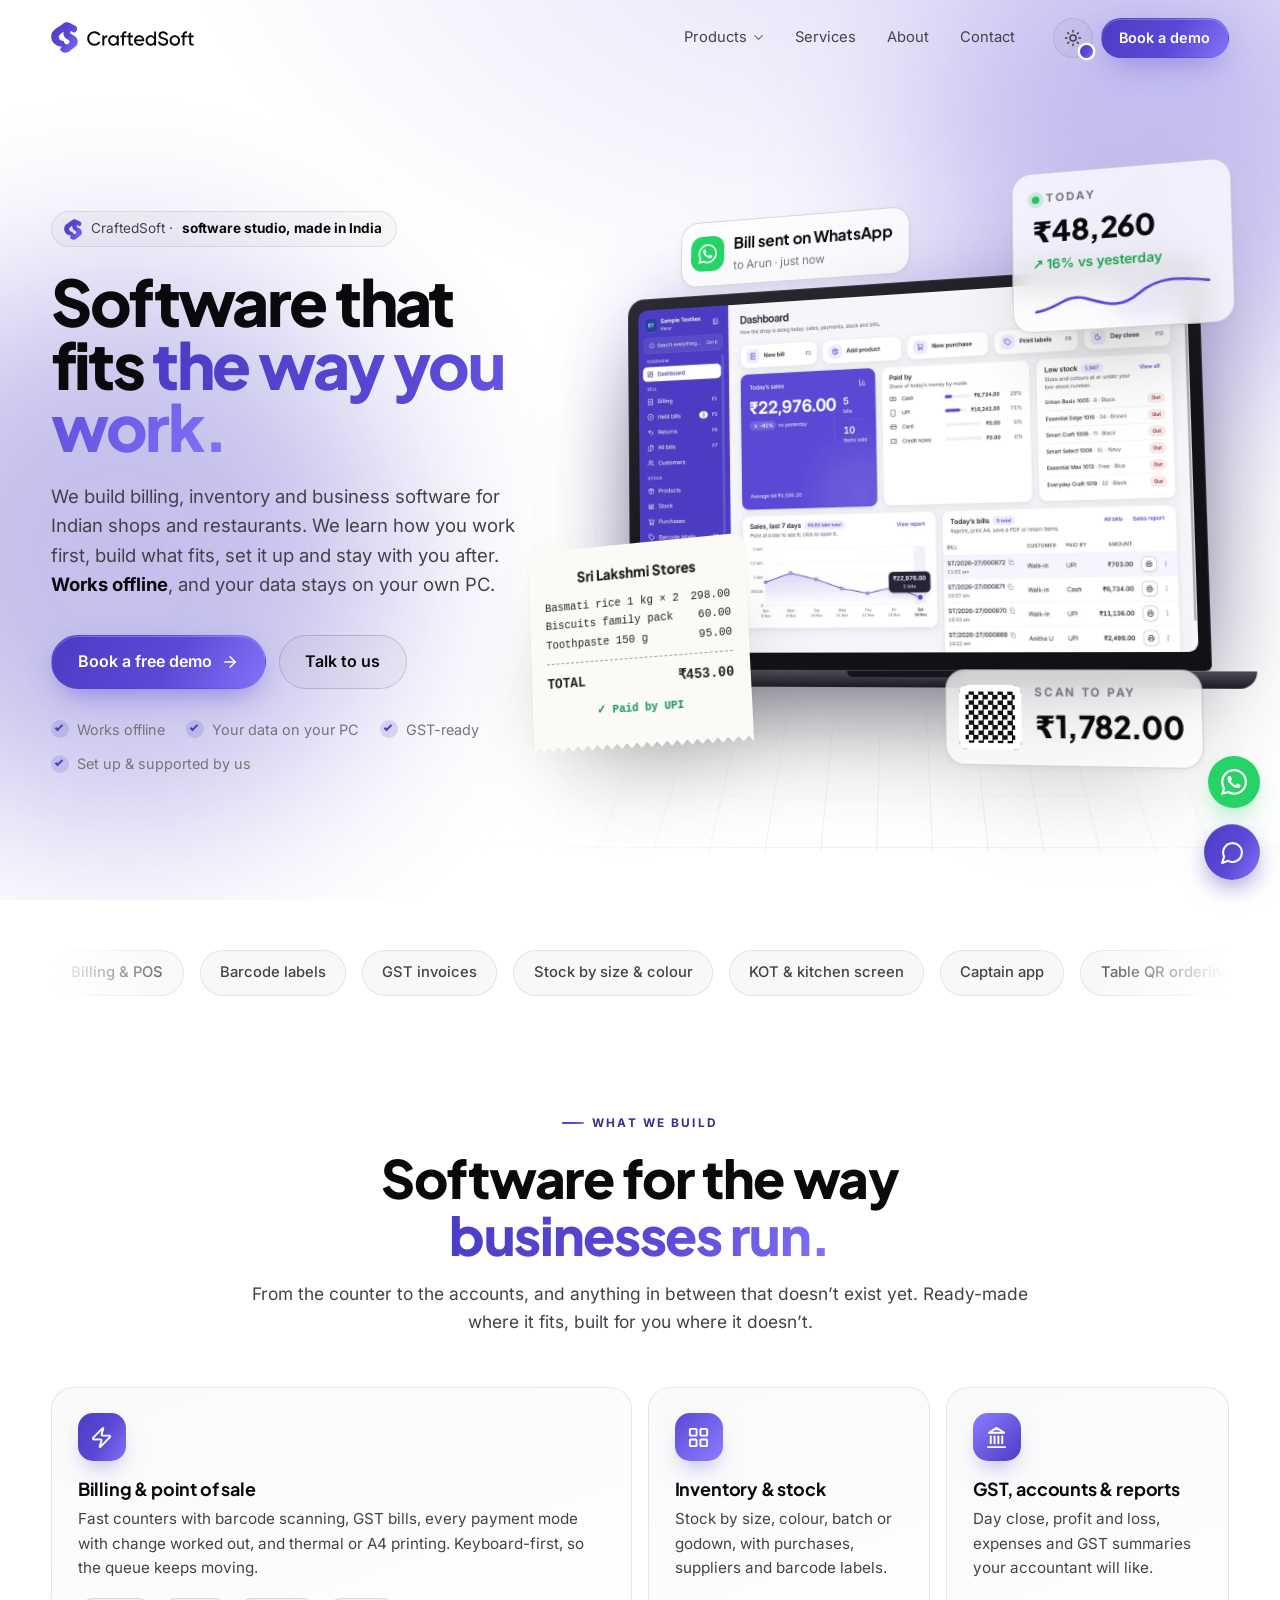
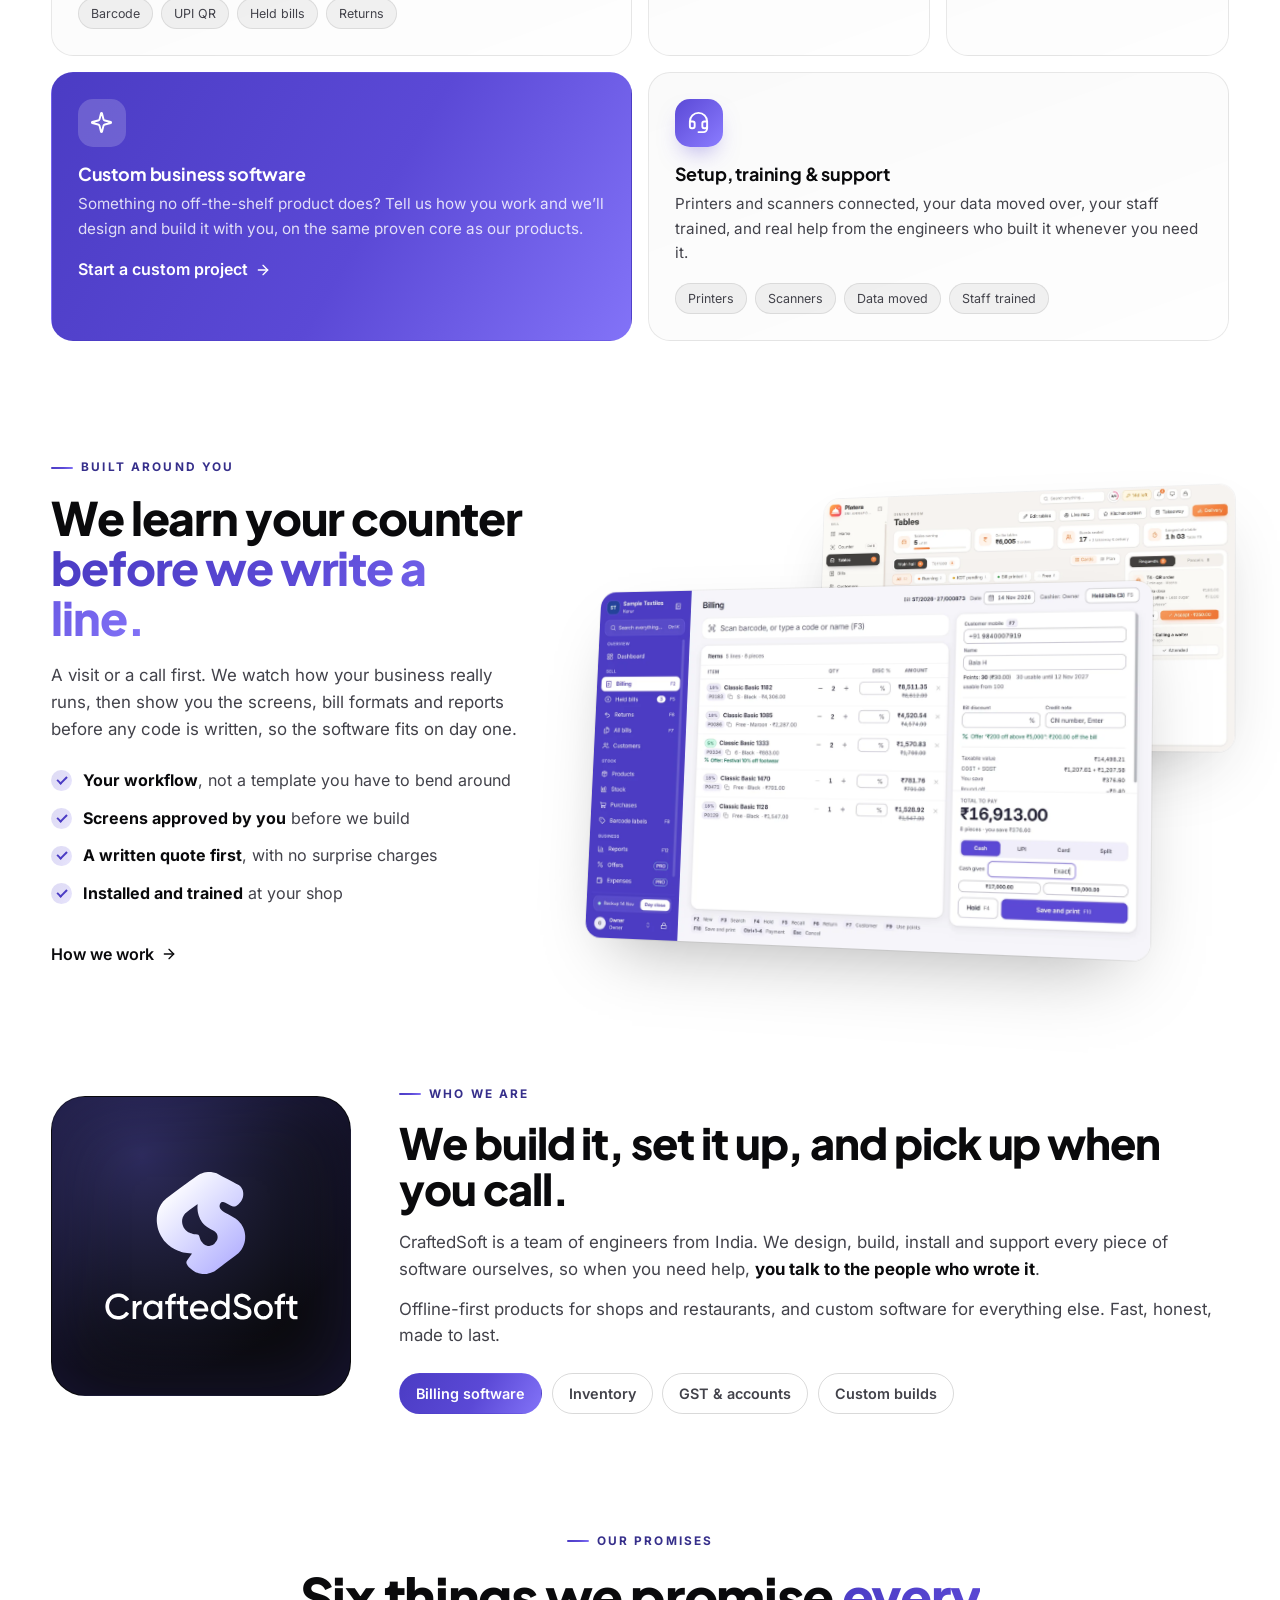
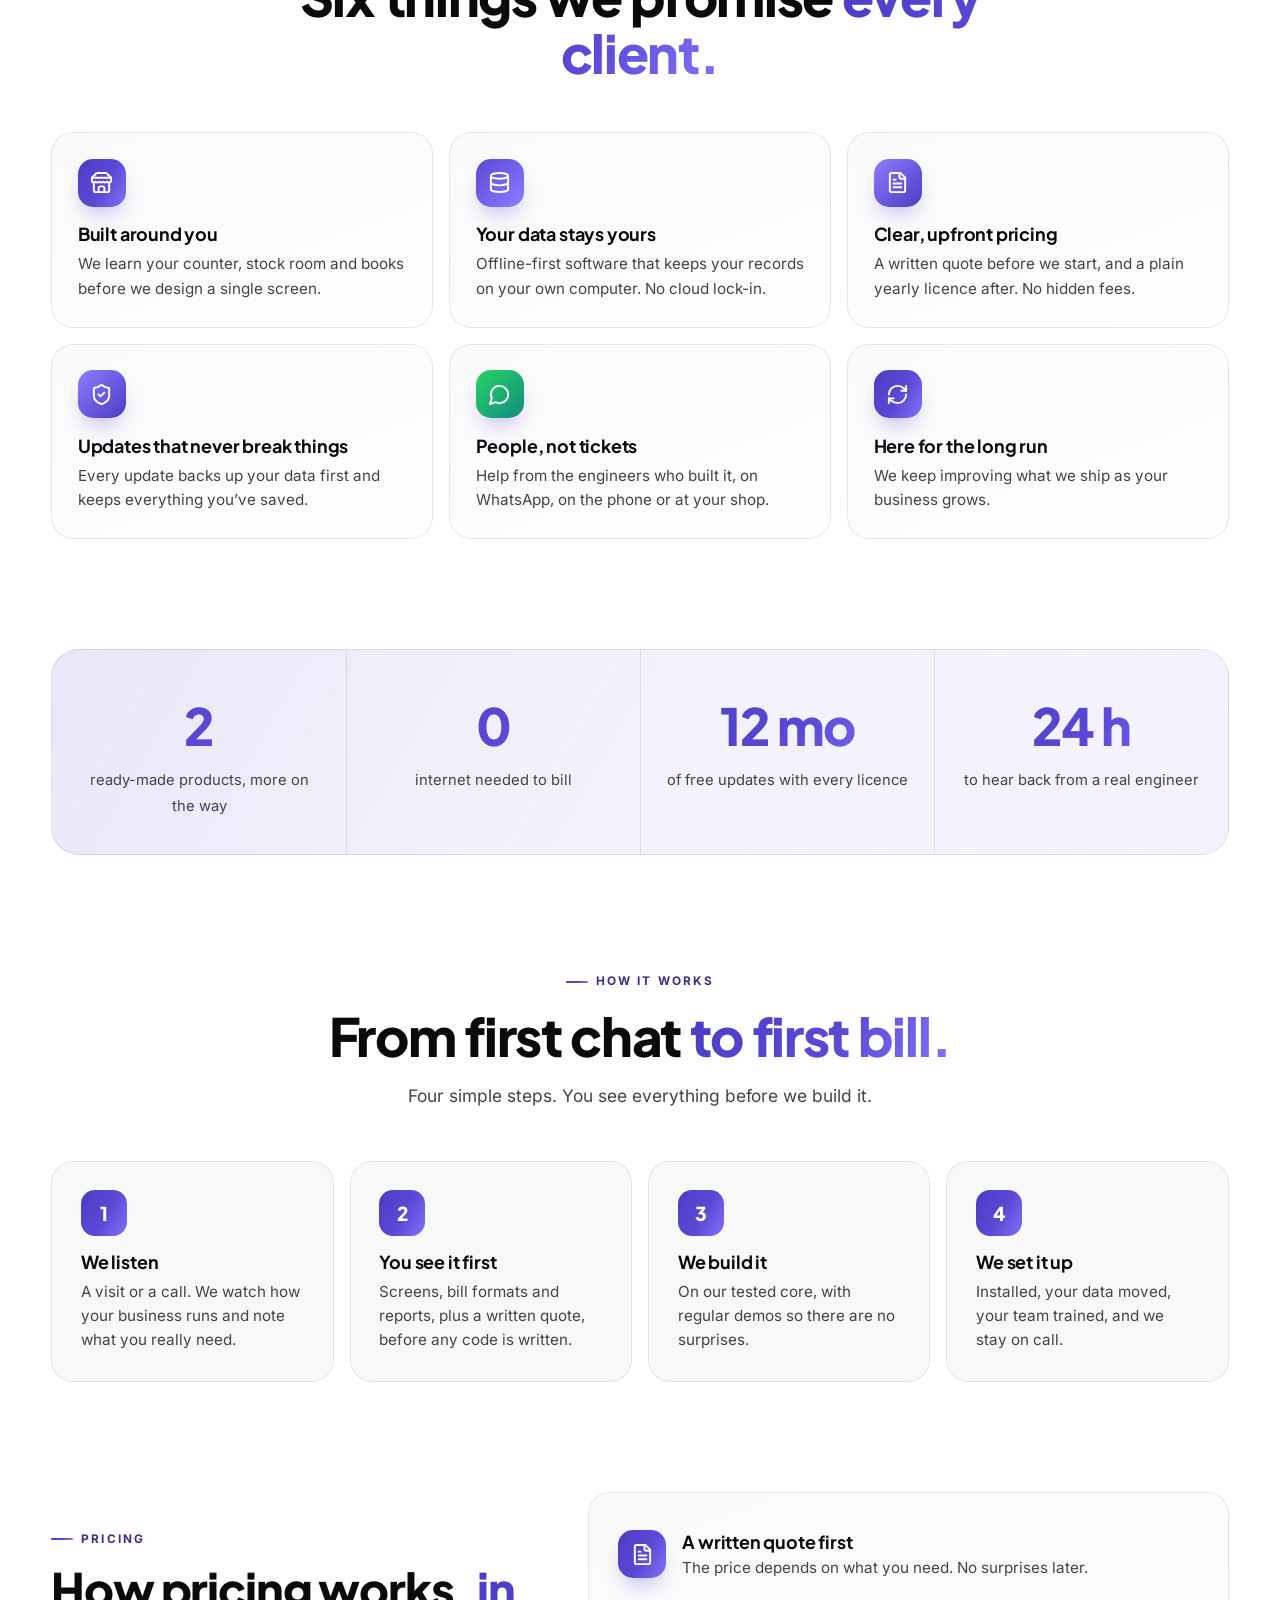
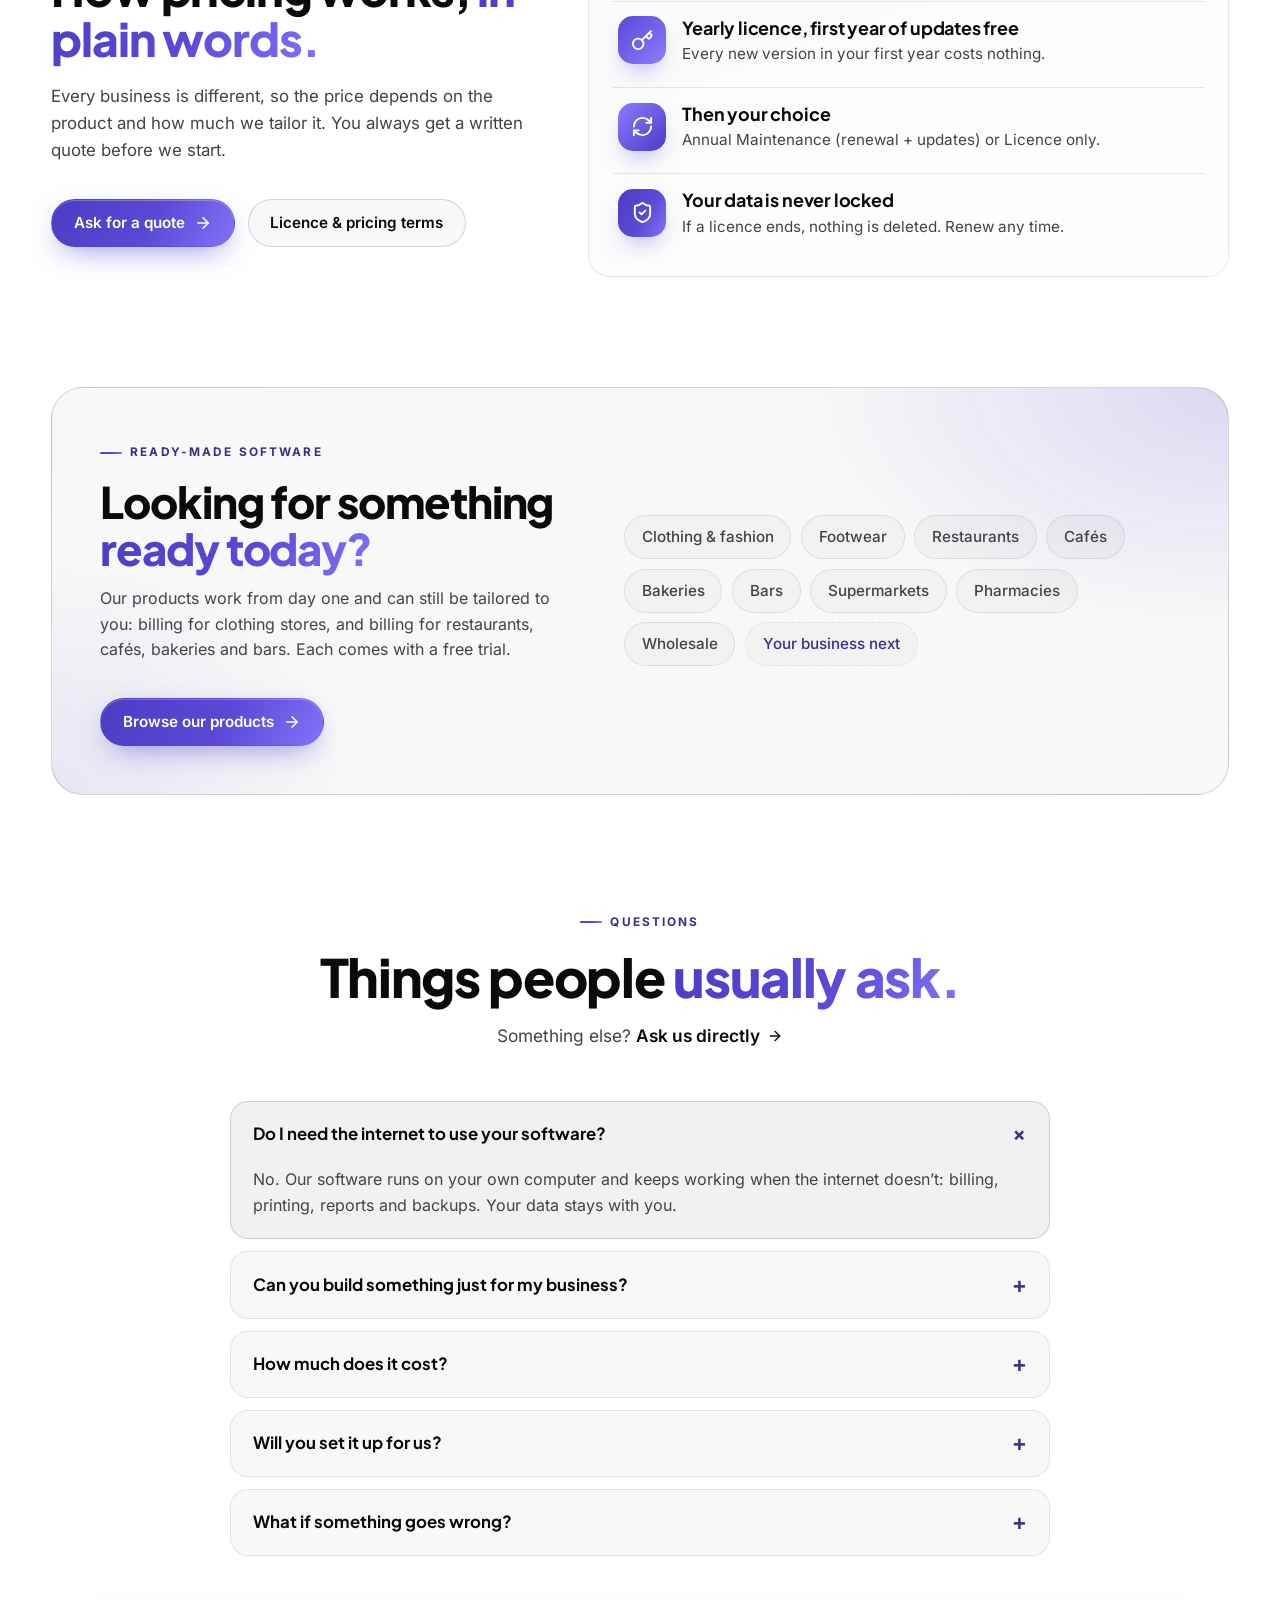
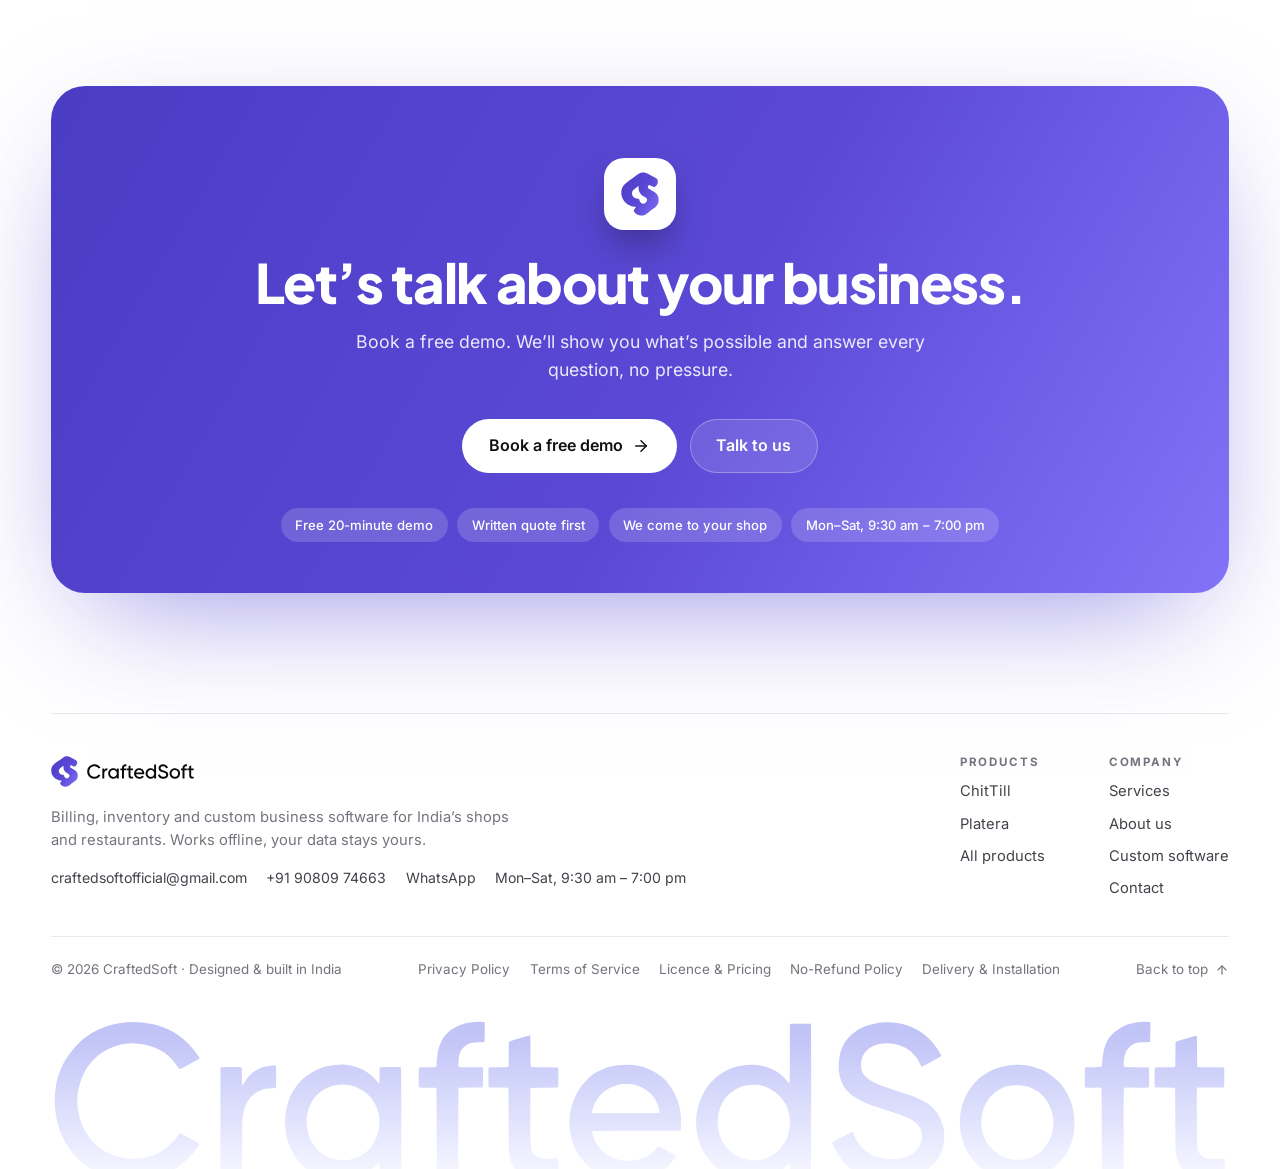
==== commit 5a771ba9: "updated dropdown" ====
--- a/index.html
+++ b/index.html
@@ -24,7 +24,7 @@
   <link rel="manifest" href="site.webmanifest" />
   <script type="application/ld+json">{"@context":"https://schema.org","@graph":[{"@type":"Organization","name":"CraftedSoft","email":"craftedsoftofficial@gmail.com","telephone":"+91 90809 74663","areaServed":"IN"},{"@type":"WebSite","name":"CraftedSoft"}]}</script>
 <!-- /build:head -->
-  <link rel="stylesheet" href="assets/css/style.css?v=e74b183b" />
+  <link rel="stylesheet" href="assets/css/style.css?v=e0066e8a" />
 </head>
 <body data-page="home">
   <!-- build:sprite -->
@@ -44,15 +44,14 @@
         </div>
       </div><a href="services/">Services</a><a href="about/">About</a><a href="contact/">Contact</a></nav>
       <div class="nav-act">
-        <div class="schdd">
-          <button type="button" class="schbtn" aria-expanded="false" aria-controls="schpop" aria-label="Colour scheme" title="Colour scheme"><span></span></button>
-          <div class="schpop" id="schpop" role="dialog" aria-label="Colour scheme" hidden>
-            <div class="schpop__head"><b>Colour scheme</b><small>Black &amp; white, or a touch of colour</small></div>
-            <div class="schpop__grid" role="group" aria-label="Colour schemes"><button type="button" class="schopt" data-scheme-pick="violet" style="--sw:linear-gradient(135deg, #4b3cc4, #5b49d6 55%, #8b7cff)" aria-pressed="true"><i><svg class="i" aria-hidden="true"><use href="#i-check"/></svg></i>Violet</button><button type="button" class="schopt" data-scheme-pick="mono" style="--sw:linear-gradient(135deg, #0a0a0c 0 50%, #f4f4f5 50%)" aria-pressed="false"><i><svg class="i" aria-hidden="true"><use href="#i-check"/></svg></i>Mono</button><button type="button" class="schopt" data-scheme-pick="aurora" style="--sw:linear-gradient(135deg, #6d5dfc, #c056f5 55%, #ff6fa8)" aria-pressed="false"><i><svg class="i" aria-hidden="true"><use href="#i-check"/></svg></i>Aurora</button><button type="button" class="schopt" data-scheme-pick="ocean" style="--sw:linear-gradient(135deg, #0ea5e9, #6366f1 55%, #a855f7)" aria-pressed="false"><i><svg class="i" aria-hidden="true"><use href="#i-check"/></svg></i>Ocean</button><button type="button" class="schopt" data-scheme-pick="forest" style="--sw:linear-gradient(135deg, #10b981, #14b8a6 55%, #0ea5e9)" aria-pressed="false"><i><svg class="i" aria-hidden="true"><use href="#i-check"/></svg></i>Forest</button><button type="button" class="schopt" data-scheme-pick="sunset" style="--sw:linear-gradient(135deg, #f59e0b, #f43f5e 55%, #ec4899)" aria-pressed="false"><i><svg class="i" aria-hidden="true"><use href="#i-check"/></svg></i>Sunset</button></div>
-            <div class="schpop__foot"><span>Saved on this device</span><button type="button" data-scheme-reset>Reset</button></div>
+        <div class="appdd">
+          <button type="button" class="icon-btn appbtn" aria-expanded="false" aria-controls="apppop" aria-label="Appearance: mode and colour" title="Appearance"><svg class="i i-sun" aria-hidden="true"><use href="#i-sun"/></svg><svg class="i i-moon" aria-hidden="true"><use href="#i-moon"/></svg><span class="appbtn__dot" aria-hidden="true"></span></button>
+          <div class="apppop" id="apppop" role="dialog" aria-label="Appearance" hidden>
+            <div class="apppop__head"><b>Appearance</b><small>Saved on this device</small></div>
+            <div class="appear__label">Mode</div><div class="appear__seg" role="group" aria-label="Mode"><button type="button" data-mode-pick="light" aria-pressed="false"><svg class="i" aria-hidden="true"><use href="#i-sun"/></svg><span>Light</span></button><button type="button" data-mode-pick="dark" aria-pressed="false"><svg class="i" aria-hidden="true"><use href="#i-moon"/></svg><span>Dark</span></button><button type="button" data-mode-pick="auto" aria-pressed="true"><svg class="i" aria-hidden="true"><use href="#i-monitor"/></svg><span>Auto</span></button></div><div class="appear__label">Colour</div><div class="appear__grid" role="group" aria-label="Colour scheme"><button type="button" class="appear__sw" data-scheme-pick="violet" style="--sw:linear-gradient(135deg, #4b3cc4, #5b49d6 55%, #8b7cff)" aria-pressed="true"><span class="appear__pv" aria-hidden="true"><i></i><i></i><i></i><i></i></span><span class="appear__name">Violet</span><span class="appear__tick" aria-hidden="true"><svg class="i" aria-hidden="true"><use href="#i-check"/></svg></span></button><button type="button" class="appear__sw" data-scheme-pick="mono" style="--sw:var(--text)" aria-pressed="false"><span class="appear__pv" aria-hidden="true"><i></i><i></i><i></i><i></i></span><span class="appear__name">Mono</span><span class="appear__tick" aria-hidden="true"><svg class="i" aria-hidden="true"><use href="#i-check"/></svg></span></button><button type="button" class="appear__sw" data-scheme-pick="aurora" style="--sw:linear-gradient(135deg, #6d5dfc, #c056f5 55%, #ff6fa8)" aria-pressed="false"><span class="appear__pv" aria-hidden="true"><i></i><i></i><i></i><i></i></span><span class="appear__name">Aurora</span><span class="appear__tick" aria-hidden="true"><svg class="i" aria-hidden="true"><use href="#i-check"/></svg></span></button><button type="button" class="appear__sw" data-scheme-pick="ocean" style="--sw:linear-gradient(135deg, #0ea5e9, #6366f1 55%, #a855f7)" aria-pressed="false"><span class="appear__pv" aria-hidden="true"><i></i><i></i><i></i><i></i></span><span class="appear__name">Ocean</span><span class="appear__tick" aria-hidden="true"><svg class="i" aria-hidden="true"><use href="#i-check"/></svg></span></button><button type="button" class="appear__sw" data-scheme-pick="forest" style="--sw:linear-gradient(135deg, #10b981, #14b8a6 55%, #0ea5e9)" aria-pressed="false"><span class="appear__pv" aria-hidden="true"><i></i><i></i><i></i><i></i></span><span class="appear__name">Forest</span><span class="appear__tick" aria-hidden="true"><svg class="i" aria-hidden="true"><use href="#i-check"/></svg></span></button><button type="button" class="appear__sw" data-scheme-pick="sunset" style="--sw:linear-gradient(135deg, #f59e0b, #f43f5e 55%, #ec4899)" aria-pressed="false"><span class="appear__pv" aria-hidden="true"><i></i><i></i><i></i><i></i></span><span class="appear__name">Sunset</span><span class="appear__tick" aria-hidden="true"><svg class="i" aria-hidden="true"><use href="#i-check"/></svg></span></button></div>
+            <div class="apppop__foot"><button type="button" data-appear-reset><svg class="i" aria-hidden="true"><use href="#i-refresh"/></svg>Reset to default</button></div>
           </div>
         </div>
-        <button type="button" class="icon-btn theme-btn" aria-label="Switch theme" title="Switch theme"><svg class="i i-sun" aria-hidden="true"><use href="#i-sun"/></svg><svg class="i i-moon" aria-hidden="true"><use href="#i-moon"/></svg></button>
         <a class="btn btn-primary btn-sm nav-cta" href="contact/?interest=demo">Book a demo</a>
         <button type="button" class="nav-menu" aria-label="Open menu" aria-expanded="false" aria-controls="mnav"><span></span><span></span></button>
       </div>
@@ -60,8 +59,7 @@
     <div class="mnav" id="mnav">
       <div class="mnav__links"><a href="./">Home</a><a href="products/">Products</a><a href="services/">Services</a><a href="about/">About</a><a href="contact/">Contact</a></div>
       <div class="mnav__prods"><a href="products/chittill/"><img src="assets/img/chittill/chittill-icon.webp" alt="" width="38" height="38"><span><b>ChitTill</b><small>Billing made for clothing stores</small></span></a><a href="products/platera/"><img src="assets/img/platera/platera-icon.webp" alt="" width="38" height="38"><span><b>Platera</b><small>Billing made for restaurants</small></span></a></div>
-      <div class="mnav__row"><span>Appearance</span><button type="button" class="icon-btn theme-btn" aria-label="Switch theme" title="Switch theme"><svg class="i i-sun" aria-hidden="true"><use href="#i-sun"/></svg><svg class="i i-moon" aria-hidden="true"><use href="#i-moon"/></svg></button></div>
-      <div class="mnav__row"><span>Colours</span><div class="mnav__swatches" role="group" aria-label="Colour scheme"><button type="button" data-scheme-pick="violet" style="--sw:linear-gradient(135deg, #4b3cc4, #5b49d6 55%, #8b7cff)" aria-label="Violet" title="Violet" aria-pressed="true"></button><button type="button" data-scheme-pick="mono" style="--sw:linear-gradient(135deg, #0a0a0c 0 50%, #f4f4f5 50%)" aria-label="Mono" title="Mono" aria-pressed="false"></button><button type="button" data-scheme-pick="aurora" style="--sw:linear-gradient(135deg, #6d5dfc, #c056f5 55%, #ff6fa8)" aria-label="Aurora" title="Aurora" aria-pressed="false"></button><button type="button" data-scheme-pick="ocean" style="--sw:linear-gradient(135deg, #0ea5e9, #6366f1 55%, #a855f7)" aria-label="Ocean" title="Ocean" aria-pressed="false"></button><button type="button" data-scheme-pick="forest" style="--sw:linear-gradient(135deg, #10b981, #14b8a6 55%, #0ea5e9)" aria-label="Forest" title="Forest" aria-pressed="false"></button><button type="button" data-scheme-pick="sunset" style="--sw:linear-gradient(135deg, #f59e0b, #f43f5e 55%, #ec4899)" aria-label="Sunset" title="Sunset" aria-pressed="false"></button></div></div>
+      <div class="mnav__appear"><div class="mnav__appear-head"><b>Appearance</b><button type="button" data-appear-reset>Reset</button></div><div class="appear__label">Mode</div><div class="appear__seg" role="group" aria-label="Mode"><button type="button" data-mode-pick="light" aria-pressed="false"><svg class="i" aria-hidden="true"><use href="#i-sun"/></svg><span>Light</span></button><button type="button" data-mode-pick="dark" aria-pressed="false"><svg class="i" aria-hidden="true"><use href="#i-moon"/></svg><span>Dark</span></button><button type="button" data-mode-pick="auto" aria-pressed="true"><svg class="i" aria-hidden="true"><use href="#i-monitor"/></svg><span>Auto</span></button></div><div class="appear__label">Colour</div><div class="appear__grid" role="group" aria-label="Colour scheme"><button type="button" class="appear__sw" data-scheme-pick="violet" style="--sw:linear-gradient(135deg, #4b3cc4, #5b49d6 55%, #8b7cff)" aria-pressed="true"><span class="appear__pv" aria-hidden="true"><i></i><i></i><i></i><i></i></span><span class="appear__name">Violet</span><span class="appear__tick" aria-hidden="true"><svg class="i" aria-hidden="true"><use href="#i-check"/></svg></span></button><button type="button" class="appear__sw" data-scheme-pick="mono" style="--sw:var(--text)" aria-pressed="false"><span class="appear__pv" aria-hidden="true"><i></i><i></i><i></i><i></i></span><span class="appear__name">Mono</span><span class="appear__tick" aria-hidden="true"><svg class="i" aria-hidden="true"><use href="#i-check"/></svg></span></button><button type="button" class="appear__sw" data-scheme-pick="aurora" style="--sw:linear-gradient(135deg, #6d5dfc, #c056f5 55%, #ff6fa8)" aria-pressed="false"><span class="appear__pv" aria-hidden="true"><i></i><i></i><i></i><i></i></span><span class="appear__name">Aurora</span><span class="appear__tick" aria-hidden="true"><svg class="i" aria-hidden="true"><use href="#i-check"/></svg></span></button><button type="button" class="appear__sw" data-scheme-pick="ocean" style="--sw:linear-gradient(135deg, #0ea5e9, #6366f1 55%, #a855f7)" aria-pressed="false"><span class="appear__pv" aria-hidden="true"><i></i><i></i><i></i><i></i></span><span class="appear__name">Ocean</span><span class="appear__tick" aria-hidden="true"><svg class="i" aria-hidden="true"><use href="#i-check"/></svg></span></button><button type="button" class="appear__sw" data-scheme-pick="forest" style="--sw:linear-gradient(135deg, #10b981, #14b8a6 55%, #0ea5e9)" aria-pressed="false"><span class="appear__pv" aria-hidden="true"><i></i><i></i><i></i><i></i></span><span class="appear__name">Forest</span><span class="appear__tick" aria-hidden="true"><svg class="i" aria-hidden="true"><use href="#i-check"/></svg></span></button><button type="button" class="appear__sw" data-scheme-pick="sunset" style="--sw:linear-gradient(135deg, #f59e0b, #f43f5e 55%, #ec4899)" aria-pressed="false"><span class="appear__pv" aria-hidden="true"><i></i><i></i><i></i><i></i></span><span class="appear__name">Sunset</span><span class="appear__tick" aria-hidden="true"><svg class="i" aria-hidden="true"><use href="#i-check"/></svg></span></button></div></div>
       <a class="btn btn-primary btn-lg" href="contact/?interest=demo">Book a free demo <svg class="i" aria-hidden="true"><use href="#i-arrow"/></svg></a>
     </div>
   </header>
@@ -331,6 +329,6 @@
   <script src="assets/js/support.js?v=7210e188" defer></script>
 <!-- /build:footer -->
   <script src="assets/js/site-data.js?v=e0a5f049"></script>
-  <script src="assets/js/main.js?v=62ef80a9"></script>
+  <script src="assets/js/main.js?v=13795d3b"></script>
 </body>
 </html>
--- a/assets/css/style.css
+++ b/assets/css/style.css
@@ -112,6 +112,8 @@
 *, *::before, *::after { box-sizing: border-box; }
 html { scroll-behavior: smooth; scroll-padding-top: calc(var(--header-h) + 16px); -webkit-text-size-adjust: 100%; }
 html, body { overflow-x: clip; }
+/* Email addresses: no "ffi"/"fi" ligatures, which drop the i's dot (craftedsoftofficial read as "off1cial") */
+a[href^='mailto:'], a[href^='mailto:'] *, .help__log { font-variant-ligatures: no-common-ligatures; }
 body {
   margin: 0;
   background: var(--bg);
@@ -260,8 +262,8 @@
 .icon-btn { width: 40px; height: 40px; flex: none; border-radius: 50%; display: grid; place-items: center; border: 1px solid var(--border); background: var(--surface); color: var(--text-2); transition: background 0.2s, color 0.2s, border-color 0.2s; }
 .icon-btn:hover { background: var(--surface-2); color: var(--text); border-color: var(--border-2); }
 .icon-btn .i { width: 18px; height: 18px; }
-.theme-btn .i-moon, :root[data-theme='dark'] .theme-btn .i-sun { display: none; }
-:root[data-theme='dark'] .theme-btn .i-moon { display: block; }
+.appbtn .i-moon, :root[data-theme='dark'] .appbtn .i-sun { display: none; }
+:root[data-theme='dark'] .appbtn .i-moon { display: block; }
 
 /* ---------- Products menu: the list on the left, a preview of the hovered product on the right ---------- */
 .pmenu { position: relative; }
@@ -299,34 +301,51 @@
 .pmenu-go.here { background: var(--surface-2); color: var(--text-2); }
 .pmenu-go .i { width: 14px; height: 14px; }
 
-/* ---------- Colour scheme button + card ---------- */
-.schdd { position: relative; }
-.schbtn { position: relative; width: 40px; height: 40px; border-radius: 50%; display: grid; place-items: center; background: conic-gradient(from 210deg, var(--c1), var(--c2), var(--c3), var(--c1)); border: 1px solid var(--border-2); transition: transform 0.3s var(--ease); }
-.schbtn::before { content: ''; position: absolute; inset: 3px; border-radius: 50%; background: var(--bg); }
-.schbtn span { position: relative; width: 16px; height: 16px; border-radius: 50%; background: var(--grad); }
-:root[data-scheme='mono'] .schbtn { background: conic-gradient(from 210deg, var(--text), var(--muted), var(--bg), var(--text)); }
-:root[data-scheme='mono'] .schbtn span { background: linear-gradient(135deg, var(--text) 50%, var(--muted) 50%); }
-.schbtn:hover, .schbtn[aria-expanded='true'] { transform: rotate(30deg) scale(1.05); }
-.schpop { position: absolute; right: -8px; top: calc(100% + 14px); z-index: 130; width: 336px; padding: 18px 16px 12px; border-radius: 22px; background: var(--panel); border: 1px solid var(--border-2); box-shadow: var(--shadow-2); animation: pmenu-in 0.18s ease; }
-.schpop[hidden] { display: none; }
-.schpop__head b { display: block; font-family: var(--display); font-size: 1rem; }
-.schpop__head small { color: var(--muted); font-size: 0.82rem; }
-.schpop__grid { display: grid; grid-template-columns: repeat(5, minmax(0, 1fr)); gap: 4px; margin-top: 14px; }
-.schopt { display: flex; flex-direction: column; align-items: center; gap: 8px; padding: 10px 0 8px; border-radius: 14px; font-size: 0.75rem; font-weight: 600; color: var(--muted); transition: background 0.2s, color 0.2s; }
-.schopt:hover { background: var(--surface-2); color: var(--text); }
-.schopt i { position: relative; width: 36px; height: 36px; border-radius: 50%; display: grid; place-items: center; background: var(--sw); box-shadow: inset 0 0 0 1px rgb(0 0 0 / 0.12); }
-.schopt i .i { width: 16px; height: 16px; color: #fff; stroke-width: 3; opacity: 0; transform: scale(0.4); transition: opacity 0.2s, transform 0.3s var(--ease); filter: drop-shadow(0 1px 1px rgb(0 0 0 / 0.4)); }
-.schopt[aria-pressed='true'] { color: var(--text); }
-.schopt[aria-pressed='true'] i { box-shadow: 0 0 0 3px var(--panel), 0 0 0 5px var(--text); }
-.schopt[aria-pressed='true'] i .i { opacity: 1; transform: none; }
-.schpop__foot { display: flex; justify-content: space-between; align-items: center; margin-top: 10px; padding: 10px 2px 0; border-top: 1px solid var(--border); font-size: 0.8rem; color: var(--muted); }
-.schpop__foot button { padding: 4px 10px; border-radius: 999px; font-weight: 600; color: var(--text); }
-.schpop__foot button:hover { background: var(--surface-2); }
+/* ---------- Appearance: one button (mode icon + colour dot) opening a card with Mode + Colour ---------- */
+.appdd { position: relative; }
+.appbtn { position: relative; }
+.appbtn__dot { position: absolute; right: -1px; bottom: -1px; width: 13px; height: 13px; border-radius: 50%; background: var(--grad); box-shadow: 0 0 0 2.5px var(--bg); transition: transform 0.3s var(--ease); }
+:root[data-scheme='mono'] .appbtn__dot { background: var(--text); }
+.appbtn:hover .appbtn__dot, .appbtn[aria-expanded='true'] .appbtn__dot { transform: scale(1.15); }
+.appbtn[aria-expanded='true'] { background: var(--surface-2); color: var(--text); border-color: var(--border-2); }
+.apppop { position: absolute; right: -6px; top: calc(100% + 14px); z-index: 130; width: 344px; padding: 16px 16px 8px; border-radius: 20px; background: var(--panel); border: 1px solid var(--border-2); box-shadow: var(--shadow-2); animation: pmenu-in 0.18s ease; }
+.apppop[hidden] { display: none; }
+.apppop__head { display: flex; align-items: baseline; justify-content: space-between; gap: 12px; }
+.apppop__head b { font-family: var(--display); font-size: 1rem; }
+.apppop__head small { color: var(--muted); font-size: 0.76rem; }
+.apppop__foot { margin-top: 12px; padding-top: 6px; border-top: 1px solid var(--border); }
+.apppop__foot button { display: inline-flex; align-items: center; gap: 7px; padding: 6px 8px; border-radius: 8px; font-size: 0.8rem; font-weight: 600; color: var(--muted); transition: background 0.2s, color 0.2s; }
+.apppop__foot button:hover { background: var(--surface-2); color: var(--text); }
+.apppop__foot .i { width: 14px; height: 14px; }
+.appear__label { margin: 16px 2px 8px; font-size: 0.68rem; font-weight: 700; letter-spacing: 0.14em; text-transform: uppercase; color: var(--muted); }
+/* Mode: a segmented switch */
+.appear__seg { display: grid; grid-template-columns: repeat(3, 1fr); gap: 3px; padding: 3px; border-radius: 12px; background: var(--surface-2); border: 1px solid var(--border); }
+.appear__seg button { display: inline-flex; align-items: center; justify-content: center; gap: 6px; height: 34px; border-radius: 9px; font-size: 0.82rem; font-weight: 600; color: var(--muted); transition: background 0.2s, color 0.2s, box-shadow 0.2s; }
+.appear__seg button:hover { color: var(--text); }
+.appear__seg button[aria-pressed='true'] { background: var(--panel); color: var(--text); box-shadow: 0 1px 3px rgb(0 0 0 / 0.14), 0 0 0 1px var(--border-2); }
+.appear__seg .i { width: 15px; height: 15px; }
+/* Colour: a tiny page preview per scheme (logo dot, headline, highlighted word, button) in the current mode */
+.appear__grid { display: grid; grid-template-columns: repeat(3, minmax(0, 1fr)); gap: 8px; }
+.appear__sw { position: relative; display: grid; gap: 6px; padding: 5px 5px 7px; border-radius: 14px; border: 1px solid var(--border); background: var(--surface); text-align: left; transition: border-color 0.2s, box-shadow 0.2s, transform 0.25s var(--ease); }
+.appear__sw:hover { border-color: var(--border-2); transform: translateY(-1px); }
+.appear__sw[aria-pressed='true'] { border-color: transparent; box-shadow: 0 0 0 2px var(--text); }
+.appear__pv { position: relative; overflow: hidden; display: block; aspect-ratio: 16 / 10; border-radius: 9px; background: var(--bg); border: 1px solid var(--border); }
+.appear__pv::before { content: ''; position: absolute; width: 70%; aspect-ratio: 1; right: -25%; top: -45%; border-radius: 50%; background: var(--sw); opacity: 0.28; filter: blur(10px); }
+.appear__pv i { position: absolute; left: 8%; border-radius: 3px; }
+.appear__pv i:nth-child(1) { top: 10%; width: 9%; aspect-ratio: 1; border-radius: 3px; background: var(--sw); }
+.appear__pv i:nth-child(2) { top: 36%; width: 62%; height: 9%; background: var(--text); opacity: 0.78; }
+.appear__pv i:nth-child(3) { top: 51%; width: 40%; height: 9%; background: var(--sw); }
+.appear__pv i:nth-child(4) { bottom: 11%; width: 36%; height: 14%; border-radius: 99px; background: var(--sw); }
+.appear__name { padding: 0 3px; font-size: 0.76rem; font-weight: 600; color: var(--text-2); }
+.appear__sw[aria-pressed='true'] .appear__name { color: var(--text); }
+.appear__tick { position: absolute; right: 9px; bottom: 7px; width: 16px; height: 16px; border-radius: 50%; display: grid; place-items: center; background: var(--text); color: var(--bg); opacity: 0; transform: scale(0.4); transition: opacity 0.2s, transform 0.3s var(--ease); }
+.appear__tick .i { width: 10px; height: 10px; stroke-width: 3.5; }
+.appear__sw[aria-pressed='true'] .appear__tick { opacity: 1; transform: none; }
 
 /* ---------- Phone menu ---------- */
 .mnav { display: none; }
 @media (max-width: 960px) {
-  .nav-links, .nav-act .nav-cta, .nav-act .schdd, .nav-act .theme-btn { display: none; }
+  .nav-links, .nav-act .nav-cta, .nav-act .appdd { display: none; }
   .nav-menu { display: block; }
   .nav-act { margin-left: auto; }
   .mnav { position: absolute; left: 0; right: 0; top: 100%; display: none; max-height: calc(100vh - var(--header-h)); overflow-y: auto; padding: 14px var(--gutter) 22px; background: var(--panel); border-bottom: 1px solid var(--border); box-shadow: var(--shadow-2); }
@@ -338,10 +357,12 @@
   .mnav__prods img { width: 38px; height: 38px; border-radius: 11px; background: #fff; padding: 2px; }
   .mnav__prods b { display: block; font-size: 0.98rem; }
   .mnav__prods small { display: block; font-size: 0.8rem; color: var(--muted); }
-  .mnav__row { display: flex; align-items: center; justify-content: space-between; gap: 12px; font-weight: 600; color: var(--text-2); }
-  .mnav__swatches { display: flex; gap: 8px; }
-  .mnav__swatches button { width: 30px; height: 30px; border-radius: 50%; background: var(--sw); box-shadow: inset 0 0 0 1px rgb(0 0 0 / 0.12); }
-  .mnav__swatches button[aria-pressed='true'] { box-shadow: 0 0 0 2px var(--panel), 0 0 0 4px var(--text); }
+  .mnav__appear { padding: 14px 14px 16px; border-radius: 16px; background: var(--surface); border: 1px solid var(--border); }
+  .mnav__appear-head { display: flex; align-items: center; justify-content: space-between; }
+  .mnav__appear-head b { font-family: var(--display); font-size: 1rem; }
+  .mnav__appear-head button { padding: 4px 10px; border-radius: 999px; font-size: 0.8rem; font-weight: 600; color: var(--muted); }
+  .mnav__appear .appear__label:first-of-type { margin-top: 10px; }
+  .mnav__appear .appear__sw { background: var(--panel); }
   .mnav .btn { width: 100%; }
 }
 
